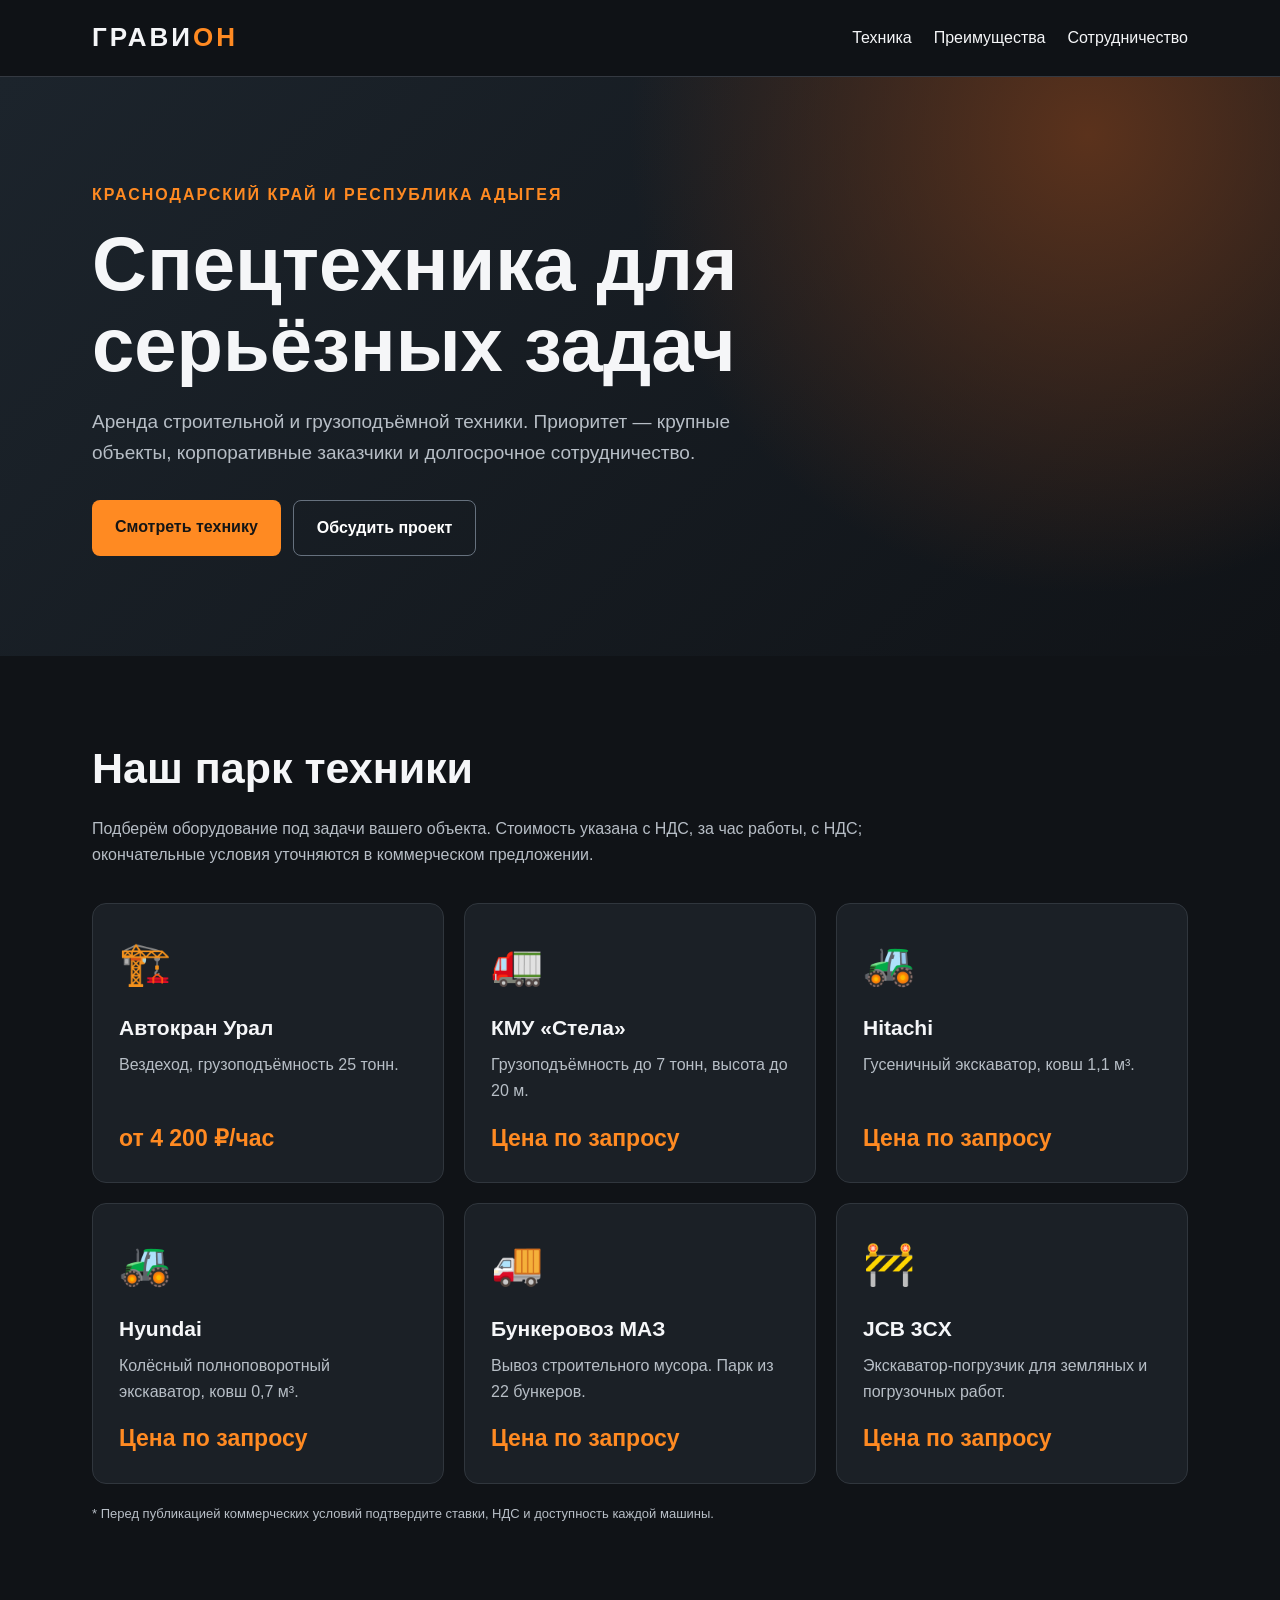
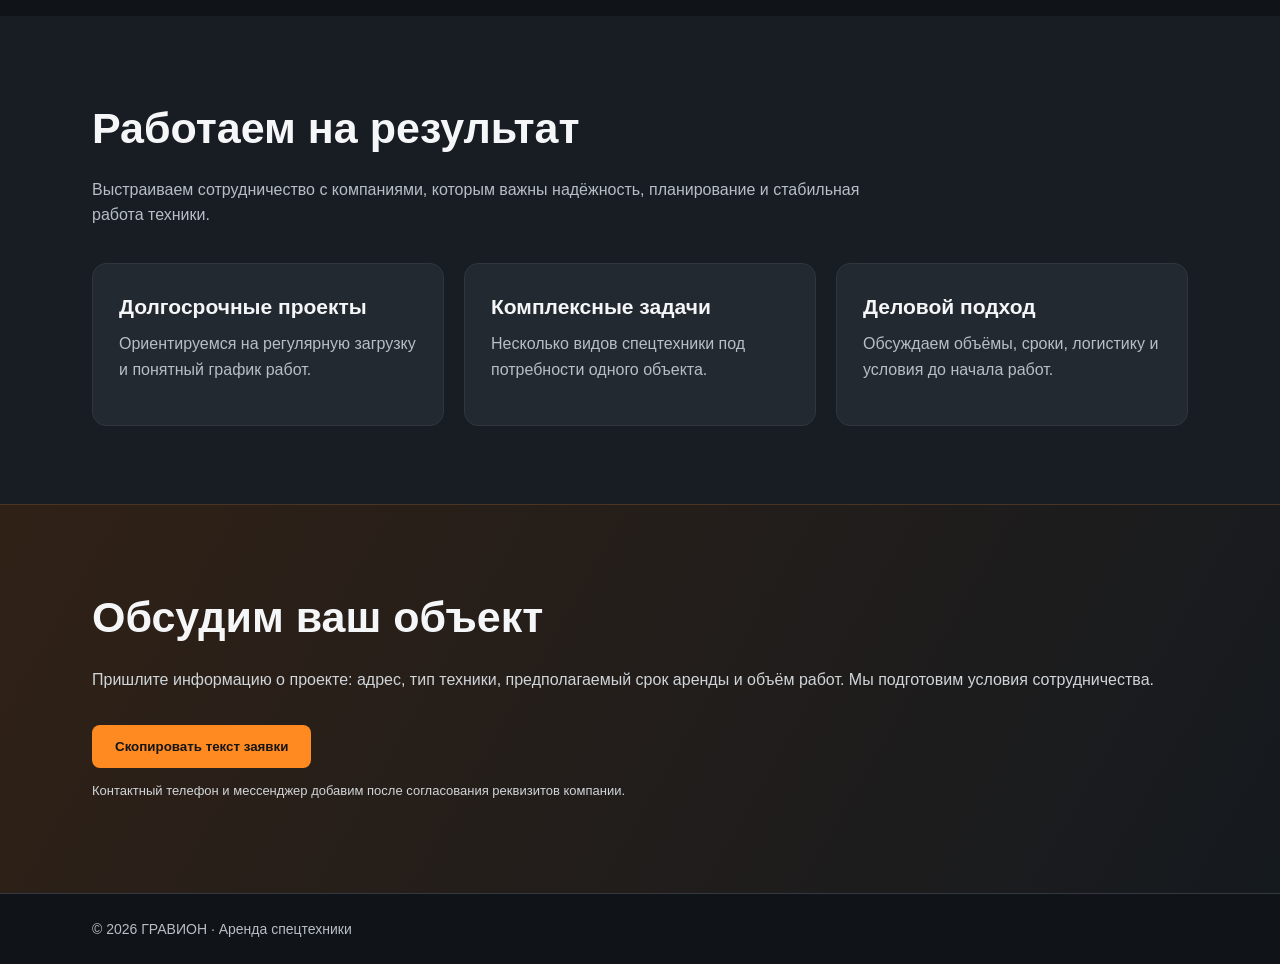
==== index.html @ 116df7d9 "Update index.html" ====
<!DOCTYPE html>
<html lang="ru">
<head>
<meta charset="UTF-8">
<meta name="viewport" content="width=device-width,initial-scale=1">
<meta name="description" content="ГРАВИОН — аренда спецтехники в Краснодарском крае и Республике Адыгея для крупных и долгосрочных проектов.">
<title>ГРАВИОН — аренда спецтехники</title>
<style>
:root{--bg:#101317;--panel:#1b2026;--orange:#ff8a22;--text:#f5f6f8;--muted:#b7bec6}*{box-sizing:border-box}html{scroll-behavior:smooth}body{margin:0;background:var(--bg);color:var(--text);font-family:Arial,Helvetica,sans-serif;line-height:1.6}a{color:inherit;text-decoration:none}.wrap{max-width:1140px;margin:auto;padding:0 22px}header{background:#101317ee;position:sticky;top:0;z-index:5;border-bottom:1px solid #343941}.nav{display:flex;align-items:center;justify-content:space-between;gap:15px;min-height:76px}.logo{font-size:26px;font-weight:900;letter-spacing:3px}.logo span{color:var(--orange)}nav{display:flex;gap:22px;flex-wrap:wrap}nav a:hover{color:var(--orange)}.hero{padding:105px 0 100px;background:radial-gradient(circle at 85% 10%,#5b321c 0%,transparent 38%),linear-gradient(135deg,#1c242c,#101317)}.eyebrow{color:var(--orange);font-weight:700;text-transform:uppercase;letter-spacing:2px}.hero h1{font-size:clamp(38px,7vw,76px);line-height:1.07;margin:15px 0 22px;max-width:900px}.hero p{color:var(--muted);max-width:700px;font-size:19px}.actions{display:flex;gap:12px;flex-wrap:wrap;margin-top:32px}.btn{display:inline-block;background:var(--orange);color:#151515;border:0;border-radius:8px;padding:14px 23px;font-weight:800;cursor:pointer}.btn.secondary{background:transparent;color:white;border:1px solid #66717e}.section{padding:78px 0}.section h2{font-size:clamp(29px,4vw,43px);margin:0 0 14px}.lead{color:var(--muted);max-width:800px;margin:0 0 35px}.grid{display:grid;grid-template-columns:repeat(3,minmax(0,1fr));gap:20px}.card{background:var(--panel);border:1px solid #30363d;border-radius:14px;padding:26px;display:flex;flex-direction:column}.machine-icon{font-size:42px;margin-bottom:14px}.card h3{font-size:21px;margin:0 0 8px}.card p{color:var(--muted);margin:0 0 16px}.price{color:var(--orange);font-size:23px;font-weight:800;margin-top:auto}.note{font-size:13px;color:var(--muted)}.advantages{background:#181d23}.advantages .card{background:#222930}.contact{background:linear-gradient(120deg,#302116,#151a1f);border-top:1px solid #4a3525}.contact p{color:#d0d5da}footer{border-top:1px solid #343941;padding:24px 0;color:var(--muted);font-size:14px}@media(max-width:850px){.grid{grid-template-columns:repeat(2,minmax(0,1fr))}.nav{align-items:flex-start;flex-direction:column;padding:15px 0}.hero{padding:70px 0}}@media(max-width:570px){.grid{grid-template-columns:1fr}nav{gap:12px;font-size:14px}}
</style>
</head>
<body>
<header><div class="wrap nav"><a class="logo" href="#top">ГРАВИ<span>ОН</span></a><nav><a href="#catalog">Техника</a><a href="#about">Преимущества</a><a href="#contact">Сотрудничество</a></nav></div></header>
<main id="top">
<section class="hero"><div class="wrap"><div class="eyebrow">Краснодарский край и Республика Адыгея</div><h1>Спецтехника для серьёзных задач</h1><p>Аренда строительной и грузоподъёмной техники. Приоритет — крупные объекты, корпоративные заказчики и долгосрочное сотрудничество.</p><div class="actions"><a class="btn" href="#catalog">Смотреть технику</a><a class="btn secondary" href="#contact">Обсудить проект</a></div></div></section>
<section id="catalog" class="section"><div class="wrap"><h2>Наш парк техники</h2><p class="lead">Подберём оборудование под задачи вашего объекта. Стоимость указана с  НДС, за час работы, с НДС; окончательные условия уточняются в коммерческом предложении.</p><div class="grid">
<article class="card"><div class="machine-icon">🏗️</div><h3>Автокран Урал</h3><p>Вездеход, грузоподъёмность 25 тонн.</p><div class="price">от 4 200 ₽/час</div></article>
<article class="card"><div class="machine-icon">🚛</div><h3>КМУ «Стела»</h3><p>Грузоподъёмность до 7 тонн, высота до 20 м.</p><div class="price">Цена по запросу</div></article>
<article class="card"><div class="machine-icon">🚜</div><h3>Hitachi</h3><p>Гусеничный экскаватор, ковш 1,1 м³.</p><div class="price">Цена по запросу</div></article>
<article class="card"><div class="machine-icon">🚜</div><h3>Hyundai</h3><p>Колёсный полноповоротный экскаватор, ковш 0,7 м³.</p><div class="price">Цена по запросу</div></article>
<article class="card"><div class="machine-icon">🚚</div><h3>Бункеровоз МАЗ</h3><p>Вывоз строительного мусора. Парк из 22 бункеров.</p><div class="price">Цена по запросу</div></article>
<article class="card"><div class="machine-icon">🚧</div><h3>JCB 3CX</h3><p>Экскаватор-погрузчик для земляных и погрузочных работ.</p><div class="price">Цена по запросу</div></article>
</div><p class="note" style="margin-top:20px">* Перед публикацией коммерческих условий подтвердите ставки, НДС и доступность каждой машины.</p></div></section>
<section id="about" class="section advantages"><div class="wrap"><h2>Работаем на результат</h2><p class="lead">Выстраиваем сотрудничество с компаниями, которым важны надёжность, планирование и стабильная работа техники.</p><div class="grid"><div class="card"><h3>Долгосрочные проекты</h3><p>Ориентируемся на регулярную загрузку и понятный график работ.</p></div><div class="card"><h3>Комплексные задачи</h3><p>Несколько видов спецтехники под потребности одного объекта.</p></div><div class="card"><h3>Деловой подход</h3><p>Обсуждаем объёмы, сроки, логистику и условия до начала работ.</p></div></div></div></section>
<section id="contact" class="section contact"><div class="wrap"><h2>Обсудим ваш объект</h2><p>Пришлите информацию о проекте: адрес, тип техники, предполагаемый срок аренды и объём работ. Мы подготовим условия сотрудничества.</p><div class="actions"><button class="btn" id="copyRequest" type="button">Скопировать текст заявки</button></div><p class="note">Контактный телефон и мессенджер добавим после согласования реквизитов компании.</p></div></section>
</main><footer><div class="wrap">© <span id="year"></span> ГРАВИОН · Аренда спецтехники</div></footer>
<script>document.getElementById('year').textContent=new Date().getFullYear();document.getElementById('copyRequest').addEventListener('click',async function(){const message='Здравствуйте! Интересует аренда спецтехники ГРАВИОН. Объект: ___. Техника: ___. Срок аренды: ___. Контакт: ___.';try{await navigator.clipboard.writeText(message);this.textContent='Заявка скопирована ✓'}catch(e){window.prompt('Скопируйте текст заявки:',message)}});</script>
</body></html>
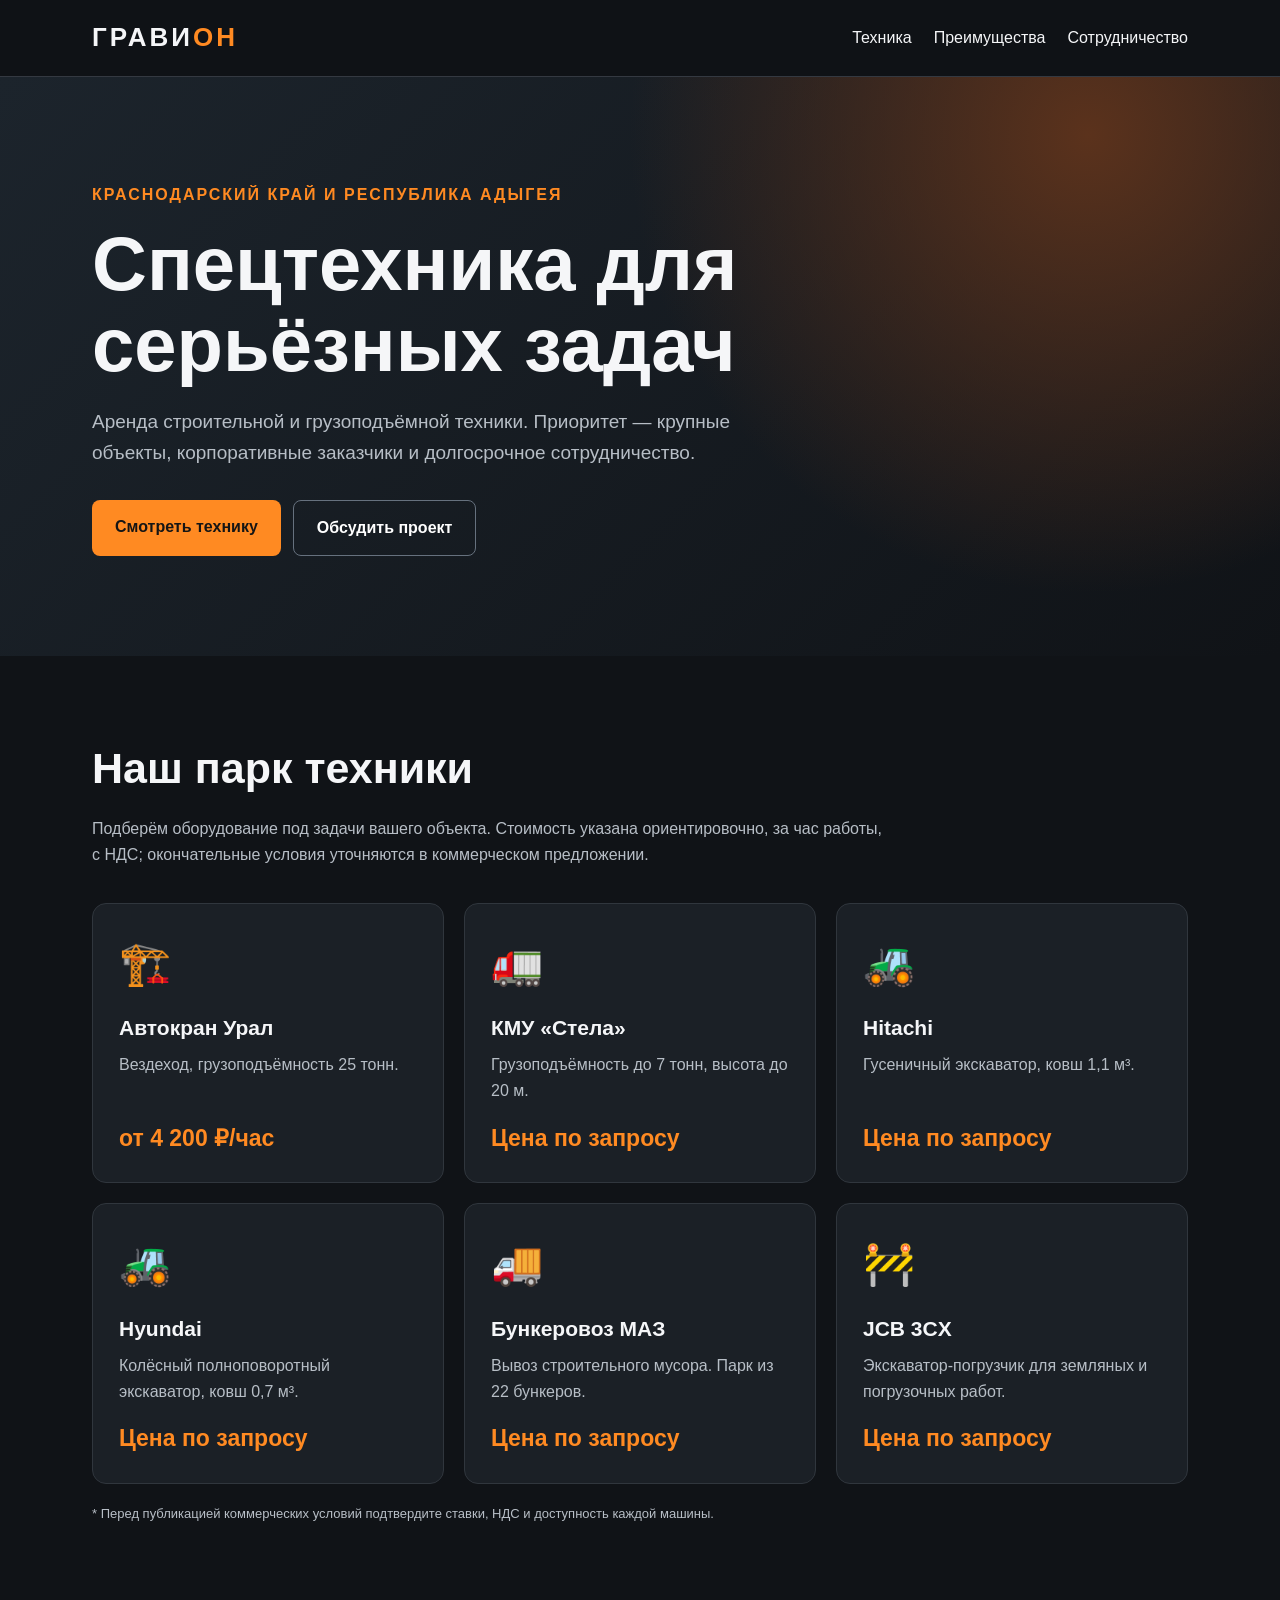
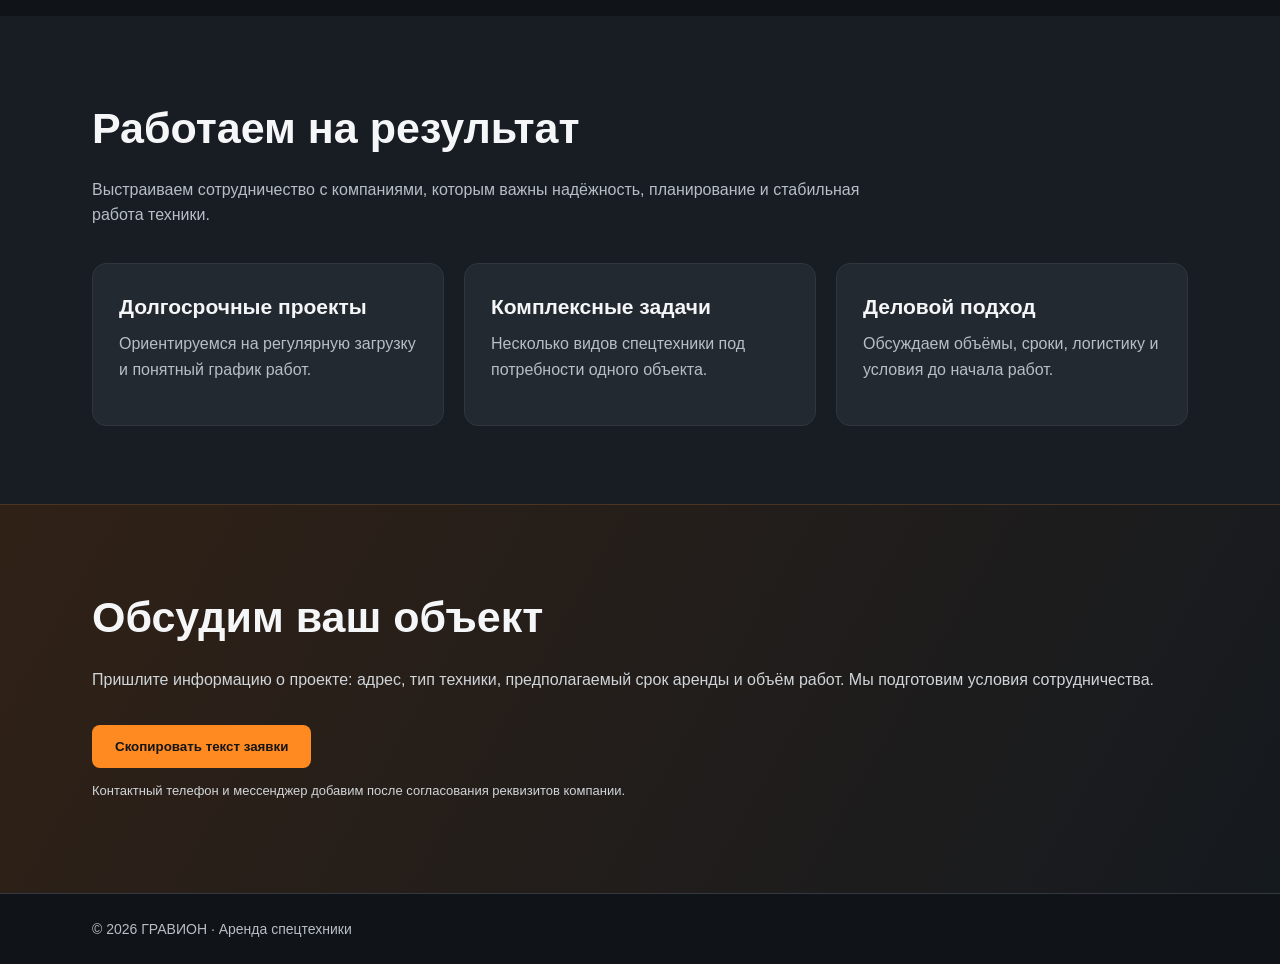
==== commit 5d2c7e86: "Add files via upload" ====
--- a/index.html
+++ b/index.html
@@ -13,7 +13,7 @@
 <header><div class="wrap nav"><a class="logo" href="#top">ГРАВИ<span>ОН</span></a><nav><a href="#catalog">Техника</a><a href="#about">Преимущества</a><a href="#contact">Сотрудничество</a></nav></div></header>
 <main id="top">
 <section class="hero"><div class="wrap"><div class="eyebrow">Краснодарский край и Республика Адыгея</div><h1>Спецтехника для серьёзных задач</h1><p>Аренда строительной и грузоподъёмной техники. Приоритет — крупные объекты, корпоративные заказчики и долгосрочное сотрудничество.</p><div class="actions"><a class="btn" href="#catalog">Смотреть технику</a><a class="btn secondary" href="#contact">Обсудить проект</a></div></div></section>
-<section id="catalog" class="section"><div class="wrap"><h2>Наш парк техники</h2><p class="lead">Подберём оборудование под задачи вашего объекта. Стоимость указана с  НДС, за час работы, с НДС; окончательные условия уточняются в коммерческом предложении.</p><div class="grid">
+<section id="catalog" class="section"><div class="wrap"><h2>Наш парк техники</h2><p class="lead">Подберём оборудование под задачи вашего объекта. Стоимость указана ориентировочно, за час работы, с НДС; окончательные условия уточняются в коммерческом предложении.</p><div class="grid">
 <article class="card"><div class="machine-icon">🏗️</div><h3>Автокран Урал</h3><p>Вездеход, грузоподъёмность 25 тонн.</p><div class="price">от 4 200 ₽/час</div></article>
 <article class="card"><div class="machine-icon">🚛</div><h3>КМУ «Стела»</h3><p>Грузоподъёмность до 7 тонн, высота до 20 м.</p><div class="price">Цена по запросу</div></article>
 <article class="card"><div class="machine-icon">🚜</div><h3>Hitachi</h3><p>Гусеничный экскаватор, ковш 1,1 м³.</p><div class="price">Цена по запросу</div></article>
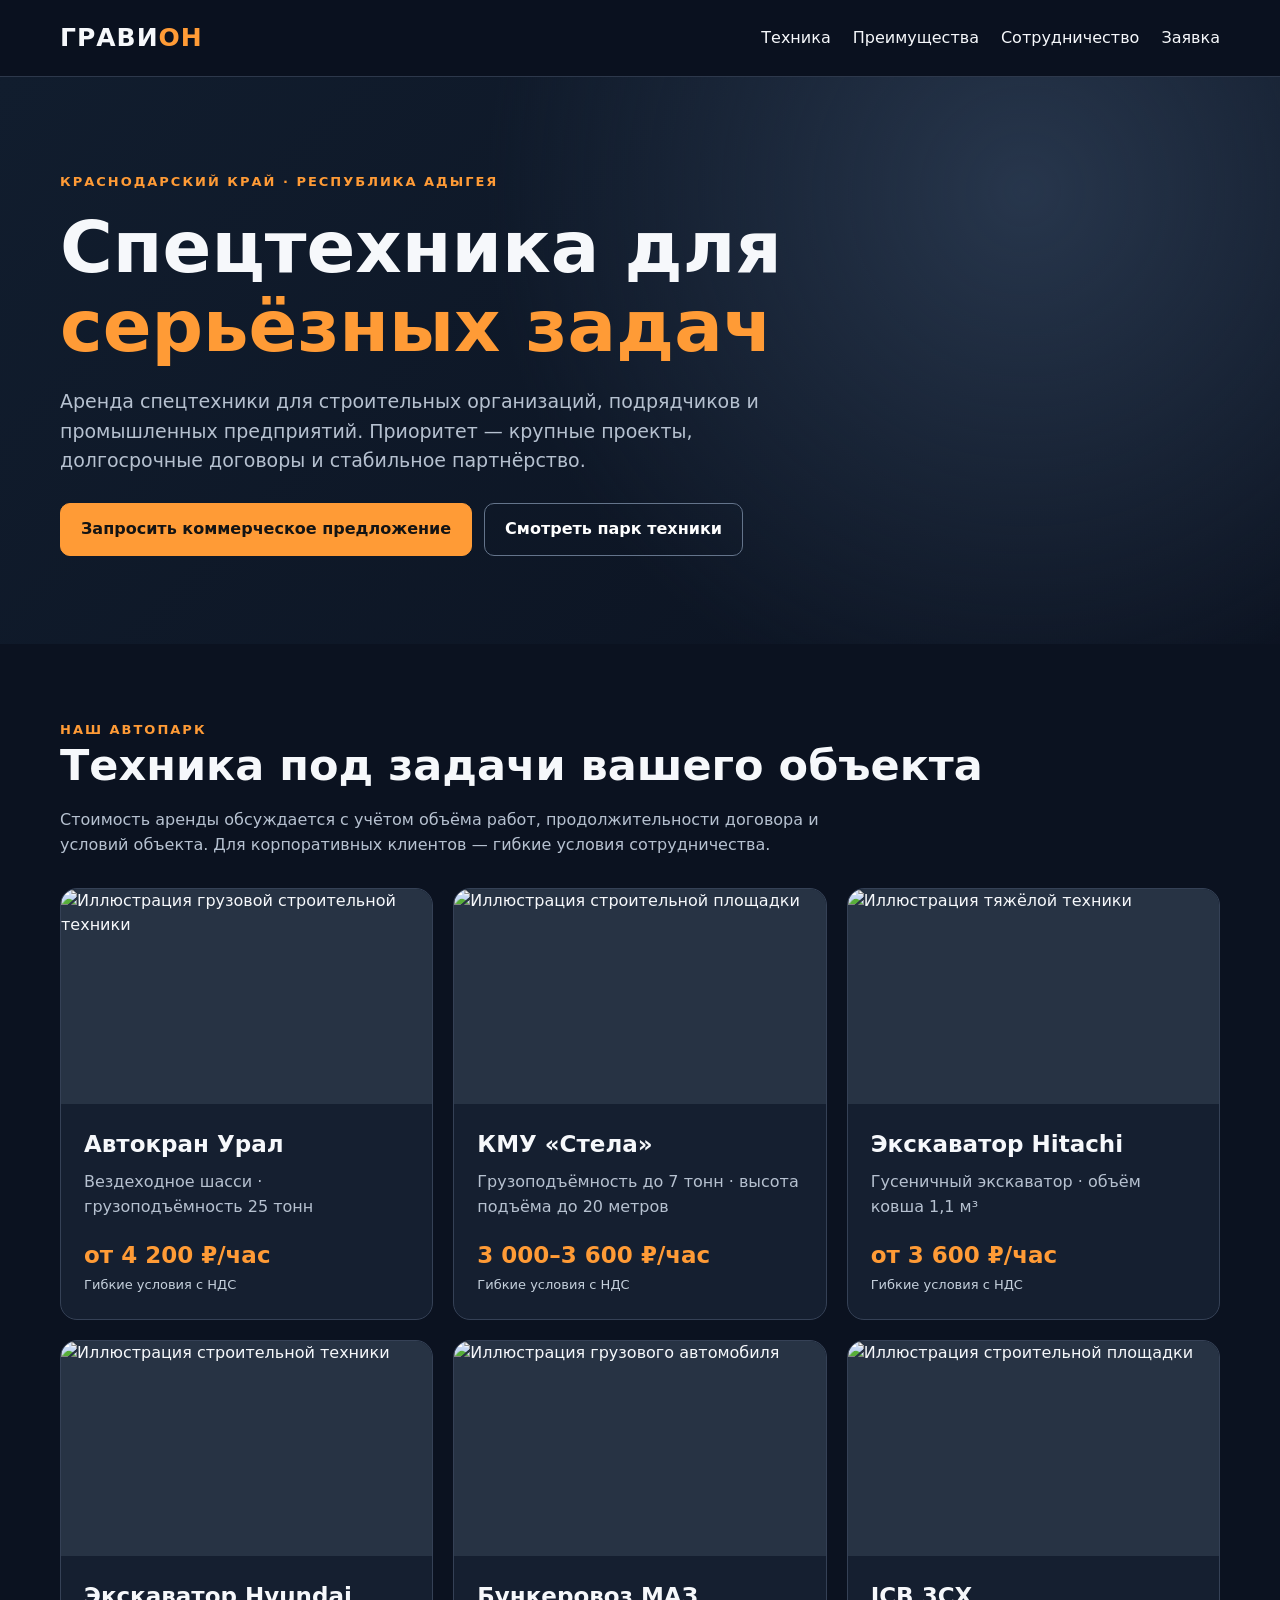
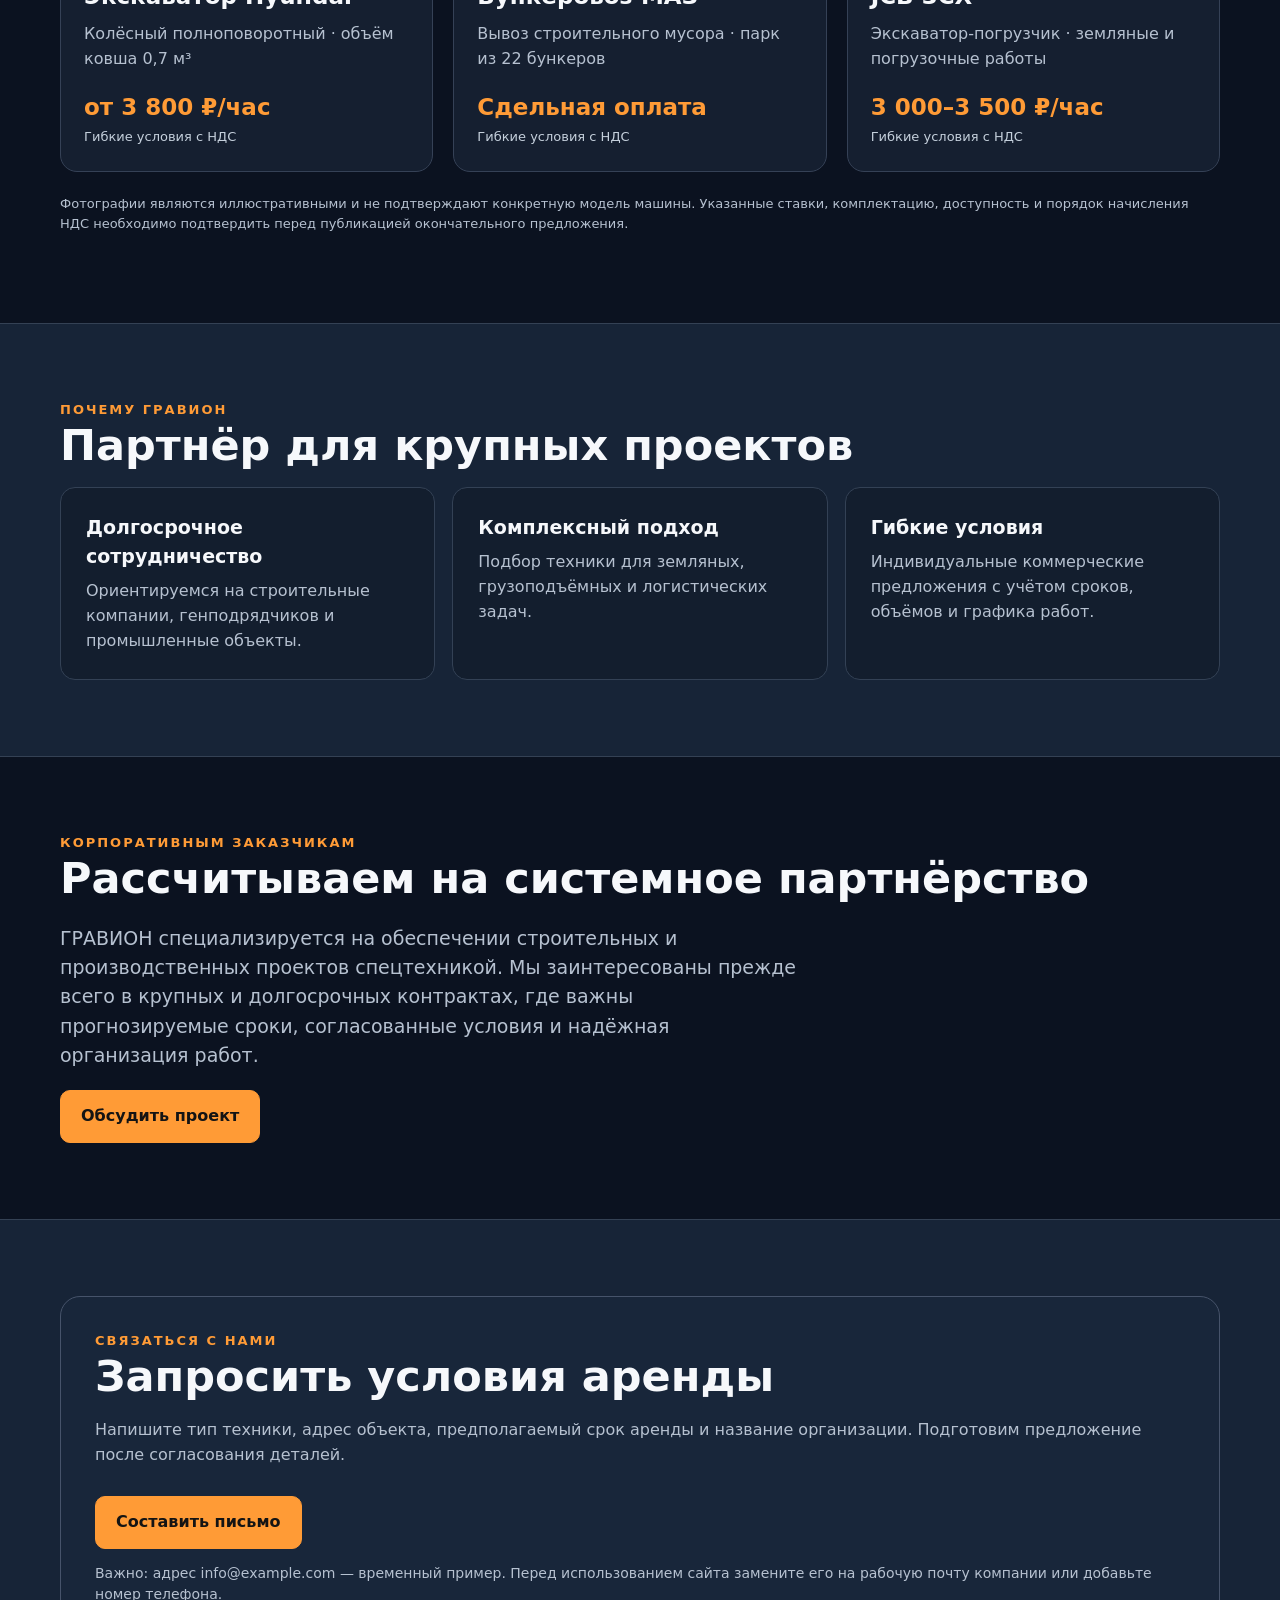
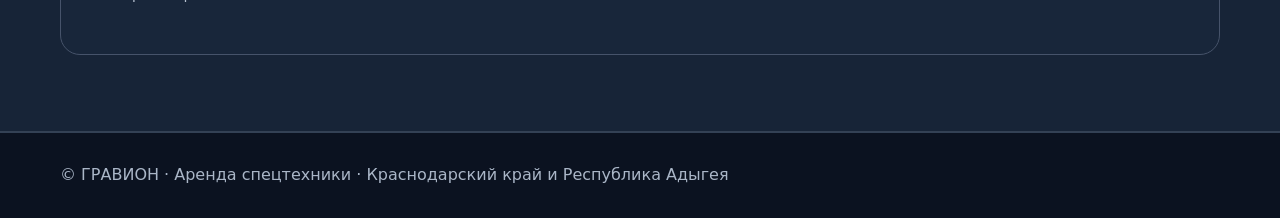
==== commit fc4c85f3: "Add files via upload" ====
--- a/index.html
+++ b/index.html
@@ -1,28 +1,8 @@
-<!DOCTYPE html>
-<html lang="ru">
-<head>
-<meta charset="UTF-8">
-<meta name="viewport" content="width=device-width,initial-scale=1">
-<meta name="description" content="ГРАВИОН — аренда спецтехники в Краснодарском крае и Республике Адыгея для крупных и долгосрочных проектов.">
-<title>ГРАВИОН — аренда спецтехники</title>
-<style>
-:root{--bg:#101317;--panel:#1b2026;--orange:#ff8a22;--text:#f5f6f8;--muted:#b7bec6}*{box-sizing:border-box}html{scroll-behavior:smooth}body{margin:0;background:var(--bg);color:var(--text);font-family:Arial,Helvetica,sans-serif;line-height:1.6}a{color:inherit;text-decoration:none}.wrap{max-width:1140px;margin:auto;padding:0 22px}header{background:#101317ee;position:sticky;top:0;z-index:5;border-bottom:1px solid #343941}.nav{display:flex;align-items:center;justify-content:space-between;gap:15px;min-height:76px}.logo{font-size:26px;font-weight:900;letter-spacing:3px}.logo span{color:var(--orange)}nav{display:flex;gap:22px;flex-wrap:wrap}nav a:hover{color:var(--orange)}.hero{padding:105px 0 100px;background:radial-gradient(circle at 85% 10%,#5b321c 0%,transparent 38%),linear-gradient(135deg,#1c242c,#101317)}.eyebrow{color:var(--orange);font-weight:700;text-transform:uppercase;letter-spacing:2px}.hero h1{font-size:clamp(38px,7vw,76px);line-height:1.07;margin:15px 0 22px;max-width:900px}.hero p{color:var(--muted);max-width:700px;font-size:19px}.actions{display:flex;gap:12px;flex-wrap:wrap;margin-top:32px}.btn{display:inline-block;background:var(--orange);color:#151515;border:0;border-radius:8px;padding:14px 23px;font-weight:800;cursor:pointer}.btn.secondary{background:transparent;color:white;border:1px solid #66717e}.section{padding:78px 0}.section h2{font-size:clamp(29px,4vw,43px);margin:0 0 14px}.lead{color:var(--muted);max-width:800px;margin:0 0 35px}.grid{display:grid;grid-template-columns:repeat(3,minmax(0,1fr));gap:20px}.card{background:var(--panel);border:1px solid #30363d;border-radius:14px;padding:26px;display:flex;flex-direction:column}.machine-icon{font-size:42px;margin-bottom:14px}.card h3{font-size:21px;margin:0 0 8px}.card p{color:var(--muted);margin:0 0 16px}.price{color:var(--orange);font-size:23px;font-weight:800;margin-top:auto}.note{font-size:13px;color:var(--muted)}.advantages{background:#181d23}.advantages .card{background:#222930}.contact{background:linear-gradient(120deg,#302116,#151a1f);border-top:1px solid #4a3525}.contact p{color:#d0d5da}footer{border-top:1px solid #343941;padding:24px 0;color:var(--muted);font-size:14px}@media(max-width:850px){.grid{grid-template-columns:repeat(2,minmax(0,1fr))}.nav{align-items:flex-start;flex-direction:column;padding:15px 0}.hero{padding:70px 0}}@media(max-width:570px){.grid{grid-template-columns:1fr}nav{gap:12px;font-size:14px}}
-</style>
-</head>
-<body>
-<header><div class="wrap nav"><a class="logo" href="#top">ГРАВИ<span>ОН</span></a><nav><a href="#catalog">Техника</a><a href="#about">Преимущества</a><a href="#contact">Сотрудничество</a></nav></div></header>
-<main id="top">
-<section class="hero"><div class="wrap"><div class="eyebrow">Краснодарский край и Республика Адыгея</div><h1>Спецтехника для серьёзных задач</h1><p>Аренда строительной и грузоподъёмной техники. Приоритет — крупные объекты, корпоративные заказчики и долгосрочное сотрудничество.</p><div class="actions"><a class="btn" href="#catalog">Смотреть технику</a><a class="btn secondary" href="#contact">Обсудить проект</a></div></div></section>
-<section id="catalog" class="section"><div class="wrap"><h2>Наш парк техники</h2><p class="lead">Подберём оборудование под задачи вашего объекта. Стоимость указана ориентировочно, за час работы, с НДС; окончательные условия уточняются в коммерческом предложении.</p><div class="grid">
-<article class="card"><div class="machine-icon">🏗️</div><h3>Автокран Урал</h3><p>Вездеход, грузоподъёмность 25 тонн.</p><div class="price">от 4 200 ₽/час</div></article>
-<article class="card"><div class="machine-icon">🚛</div><h3>КМУ «Стела»</h3><p>Грузоподъёмность до 7 тонн, высота до 20 м.</p><div class="price">Цена по запросу</div></article>
-<article class="card"><div class="machine-icon">🚜</div><h3>Hitachi</h3><p>Гусеничный экскаватор, ковш 1,1 м³.</p><div class="price">Цена по запросу</div></article>
-<article class="card"><div class="machine-icon">🚜</div><h3>Hyundai</h3><p>Колёсный полноповоротный экскаватор, ковш 0,7 м³.</p><div class="price">Цена по запросу</div></article>
-<article class="card"><div class="machine-icon">🚚</div><h3>Бункеровоз МАЗ</h3><p>Вывоз строительного мусора. Парк из 22 бункеров.</p><div class="price">Цена по запросу</div></article>
-<article class="card"><div class="machine-icon">🚧</div><h3>JCB 3CX</h3><p>Экскаватор-погрузчик для земляных и погрузочных работ.</p><div class="price">Цена по запросу</div></article>
-</div><p class="note" style="margin-top:20px">* Перед публикацией коммерческих условий подтвердите ставки, НДС и доступность каждой машины.</p></div></section>
-<section id="about" class="section advantages"><div class="wrap"><h2>Работаем на результат</h2><p class="lead">Выстраиваем сотрудничество с компаниями, которым важны надёжность, планирование и стабильная работа техники.</p><div class="grid"><div class="card"><h3>Долгосрочные проекты</h3><p>Ориентируемся на регулярную загрузку и понятный график работ.</p></div><div class="card"><h3>Комплексные задачи</h3><p>Несколько видов спецтехники под потребности одного объекта.</p></div><div class="card"><h3>Деловой подход</h3><p>Обсуждаем объёмы, сроки, логистику и условия до начала работ.</p></div></div></div></section>
-<section id="contact" class="section contact"><div class="wrap"><h2>Обсудим ваш объект</h2><p>Пришлите информацию о проекте: адрес, тип техники, предполагаемый срок аренды и объём работ. Мы подготовим условия сотрудничества.</p><div class="actions"><button class="btn" id="copyRequest" type="button">Скопировать текст заявки</button></div><p class="note">Контактный телефон и мессенджер добавим после согласования реквизитов компании.</p></div></section>
-</main><footer><div class="wrap">© <span id="year"></span> ГРАВИОН · Аренда спецтехники</div></footer>
-<script>document.getElementById('year').textContent=new Date().getFullYear();document.getElementById('copyRequest').addEventListener('click',async function(){const message='Здравствуйте! Интересует аренда спецтехники ГРАВИОН. Объект: ___. Техника: ___. Срок аренды: ___. Контакт: ___.';try{await navigator.clipboard.writeText(message);this.textContent='Заявка скопирована ✓'}catch(e){window.prompt('Скопируйте текст заявки:',message)}});</script>
-</body></html>
+<!doctype html><html lang="ru"><head><meta charset="utf-8"><meta name="viewport" content="width=device-width,initial-scale=1"><meta name="theme-color" content="#0b1220"><title>ГРАВИОН — аренда спецтехники для бизнеса</title><meta name="description" content="Аренда спецтехники в Краснодарском крае и Республике Адыгея. Автокраны, экскаваторы, КМУ, бункеровозы. Долгосрочные договоры и гибкие условия сотрудничества."><style>:root{--bg:#0b1220;--panel:#151f30;--text:#f6f8fb;--muted:#b6c1d0;--accent:#ff9b36}*{box-sizing:border-box}html{scroll-behavior:smooth}body{margin:0;background:var(--bg);color:var(--text);font:16px/1.55 system-ui,-apple-system,Arial,sans-serif}a{color:inherit;text-decoration:none}.wrap{width:min(1160px,calc(100% - 36px));margin:auto}header{position:sticky;top:0;z-index:5;background:#0b1220f2;border-bottom:1px solid #2d384b;backdrop-filter:blur(12px)}.nav{min-height:76px;display:flex;align-items:center;justify-content:space-between;gap:18px}.logo{font-weight:900;font-size:25px;letter-spacing:1px}.logo span,.accent{color:var(--accent)}nav{display:flex;gap:22px;flex-wrap:wrap}nav a:hover{color:var(--accent)}.hero{padding:95px 0 88px;background:radial-gradient(circle at 80% 20%,#27364c 0,transparent 48%),linear-gradient(135deg,#111d2e,#0b1220)}.eyebrow{color:var(--accent);text-transform:uppercase;font-size:13px;font-weight:800;letter-spacing:2px}h1{font-size:clamp(36px,5.8vw,72px);line-height:1.09;max-width:880px;margin:16px 0 22px}h2{font-size:clamp(29px,3.6vw,43px);line-height:1.2;margin:0 0 15px}h3{margin:0 0 8px;font-size:23px}.lead{font-size:19px;color:var(--muted);max-width:740px}.btns{display:flex;gap:12px;flex-wrap:wrap;margin-top:28px}.btn{display:inline-block;border-radius:10px;padding:13px 20px;background:var(--accent);color:#141414;font-weight:800;border:1px solid var(--accent);cursor:pointer}.btn.secondary{background:transparent;color:white;border-color:#64748b}.section{padding:76px 0}.intro{color:var(--muted);max-width:770px;margin-bottom:30px}.grid{display:grid;grid-template-columns:repeat(3,minmax(0,1fr));gap:20px}.machine{background:var(--panel);border:1px solid #354156;border-radius:17px;overflow:hidden;display:flex;flex-direction:column}.machine img{display:block;width:100%;height:215px;object-fit:cover;background:#273344}.content{padding:23px;display:flex;flex-direction:column;flex:1}.spec{color:var(--muted);margin:0 0 18px}.price{color:var(--accent);font-size:23px;font-weight:900;margin-top:auto}.vat{font-size:13px;color:#c5d0dc;margin-top:2px}.features{display:grid;grid-template-columns:repeat(3,1fr);gap:17px}.feature{background:#131e2e;border:1px solid #334155;border-radius:15px;padding:25px}.feature strong{display:block;font-size:19px;margin-bottom:8px}.feature p{color:var(--muted);margin:0}.band{background:#172437;border-top:1px solid #344154;border-bottom:1px solid #344154}.contact{padding:34px;background:#18263a;border:1px solid #46536a;border-radius:20px}.contact p{color:var(--muted)}.note{color:#b6c1d0;font-size:13px;margin-top:22px}footer{padding:30px 0;border-top:1px solid #334155;color:#aab6c7}.small{font-size:14px;color:#aeb9c9}@media(max-width:800px){.grid{grid-template-columns:repeat(2,minmax(0,1fr))}.features{grid-template-columns:1fr}.nav{padding:12px 0;align-items:flex-start;flex-direction:column}nav{gap:14px;font-size:14px}.hero{padding:65px 0}}@media(max-width:570px){.grid{grid-template-columns:1fr}.machine img{height:230px}.section{padding:55px 0}}</style></head><body><header><div class="wrap nav"><a href="#top" class="logo">ГРАВИ<span>ОН</span></a><nav aria-label="Основное меню"><a href="#fleet">Техника</a><a href="#benefits">Преимущества</a><a href="#partners">Сотрудничество</a><a href="#contact">Заявка</a></nav></div></header><main id="top"><section class="hero"><div class="wrap"><div class="eyebrow">Краснодарский край · Республика Адыгея</div><h1>Спецтехника для <span class="accent">серьёзных задач</span></h1><p class="lead">Аренда спецтехники для строительных организаций, подрядчиков и промышленных предприятий. Приоритет — крупные проекты, долгосрочные договоры и стабильное партнёрство.</p><div class="btns"><a class="btn" href="#contact">Запросить коммерческое предложение</a><a class="btn secondary" href="#fleet">Смотреть парк техники</a></div></div></section><section class="section" id="fleet"><div class="wrap"><div class="eyebrow">Наш автопарк</div><h2>Техника под задачи вашего объекта</h2><p class="intro">Стоимость аренды обсуждается с учётом объёма работ, продолжительности договора и условий объекта. Для корпоративных клиентов — гибкие условия сотрудничества.</p><div class="grid">
+<article class="machine"><img loading="lazy" src="https://images.unsplash.com/photo-1519003722824-194d4455a60c?auto=format&fit=crop&w=900&q=80" alt="Иллюстрация грузовой строительной техники"><div class="content"><h3>Автокран Урал</h3><p class="spec">Вездеходное шасси · грузоподъёмность 25 тонн</p><div class="price">от 4 200 ₽/час</div><div class="vat">Гибкие условия с НДС</div></div></article>
+<article class="machine"><img loading="lazy" src="https://images.unsplash.com/photo-1504307651254-35680f356dfd?auto=format&fit=crop&w=900&q=80" alt="Иллюстрация строительной площадки"><div class="content"><h3>КМУ «Стела»</h3><p class="spec">Грузоподъёмность до 7 тонн · высота подъёма до 20 метров</p><div class="price">3 000–3 600 ₽/час</div><div class="vat">Гибкие условия с НДС</div></div></article>
+<article class="machine"><img loading="lazy" src="https://images.unsplash.com/photo-1580901368919-7738efb0f87e?auto=format&fit=crop&w=900&q=80" alt="Иллюстрация тяжёлой техники"><div class="content"><h3>Экскаватор Hitachi</h3><p class="spec">Гусеничный экскаватор · объём ковша 1,1 м³</p><div class="price">от 3 600 ₽/час</div><div class="vat">Гибкие условия с НДС</div></div></article>
+<article class="machine"><img loading="lazy" src="https://images.unsplash.com/photo-1531835551805-16d864c8d311?auto=format&fit=crop&w=900&q=80" alt="Иллюстрация строительной техники"><div class="content"><h3>Экскаватор Hyundai</h3><p class="spec">Колёсный полноповоротный · объём ковша 0,7 м³</p><div class="price">от 3 800 ₽/час</div><div class="vat">Гибкие условия с НДС</div></div></article>
+<article class="machine"><img loading="lazy" src="https://images.unsplash.com/photo-1519003722824-194d4455a60c?auto=format&fit=crop&w=900&q=80" alt="Иллюстрация грузового автомобиля"><div class="content"><h3>Бункеровоз МАЗ</h3><p class="spec">Вывоз строительного мусора · парк из 22 бункеров</p><div class="price">Сдельная оплата</div><div class="vat">Гибкие условия с НДС</div></div></article>
+<article class="machine"><img loading="lazy" src="https://images.unsplash.com/photo-1504307651254-35680f356dfd?auto=format&fit=crop&w=900&q=80" alt="Иллюстрация строительной площадки"><div class="content"><h3>JCB 3CX</h3><p class="spec">Экскаватор-погрузчик · земляные и погрузочные работы</p><div class="price">3 000–3 500 ₽/час</div><div class="vat">Гибкие условия с НДС</div></div></article>
+</div><p class="note">Фотографии являются иллюстративными и не подтверждают конкретную модель машины. Указанные ставки, комплектацию, доступность и порядок начисления НДС необходимо подтвердить перед публикацией окончательного предложения.</p></div></section><section class="section band" id="benefits"><div class="wrap"><div class="eyebrow">Почему ГРАВИОН</div><h2>Партнёр для крупных проектов</h2><div class="features"><div class="feature"><strong>Долгосрочное сотрудничество</strong><p>Ориентируемся на строительные компании, генподрядчиков и промышленные объекты.</p></div><div class="feature"><strong>Комплексный подход</strong><p>Подбор техники для земляных, грузоподъёмных и логистических задач.</p></div><div class="feature"><strong>Гибкие условия</strong><p>Индивидуальные коммерческие предложения с учётом сроков, объёмов и графика работ.</p></div></div></div></section><section class="section" id="partners"><div class="wrap"><div class="eyebrow">Корпоративным заказчикам</div><h2>Рассчитываем на системное партнёрство</h2><p class="lead">ГРАВИОН специализируется на обеспечении строительных и производственных проектов спецтехникой. Мы заинтересованы прежде всего в крупных и долгосрочных контрактах, где важны прогнозируемые сроки, согласованные условия и надёжная организация работ.</p><a class="btn" href="#contact">Обсудить проект</a></div></section><section class="section band" id="contact"><div class="wrap"><div class="contact"><div class="eyebrow">Связаться с нами</div><h2>Запросить условия аренды</h2><p>Напишите тип техники, адрес объекта, предполагаемый срок аренды и название организации. Подготовим предложение после согласования деталей.</p><div class="btns"><a class="btn" href="mailto:info@example.com?subject=%D0%97%D0%B0%D0%BF%D1%80%D0%BE%D1%81%20%D0%B0%D1%80%D0%B5%D0%BD%D0%B4%D1%8B%20%E2%80%94%20%D0%93%D0%A0%D0%90%D0%92%D0%98%D0%9E%D0%9D">Составить письмо</a></div><p class="small">Важно: адрес info@example.com — временный пример. Перед использованием сайта замените его на рабочую почту компании или добавьте номер телефона.</p></div></div></section></main><footer><div class="wrap">© ГРАВИОН · Аренда спецтехники · Краснодарский край и Республика Адыгея</div></footer></body></html>
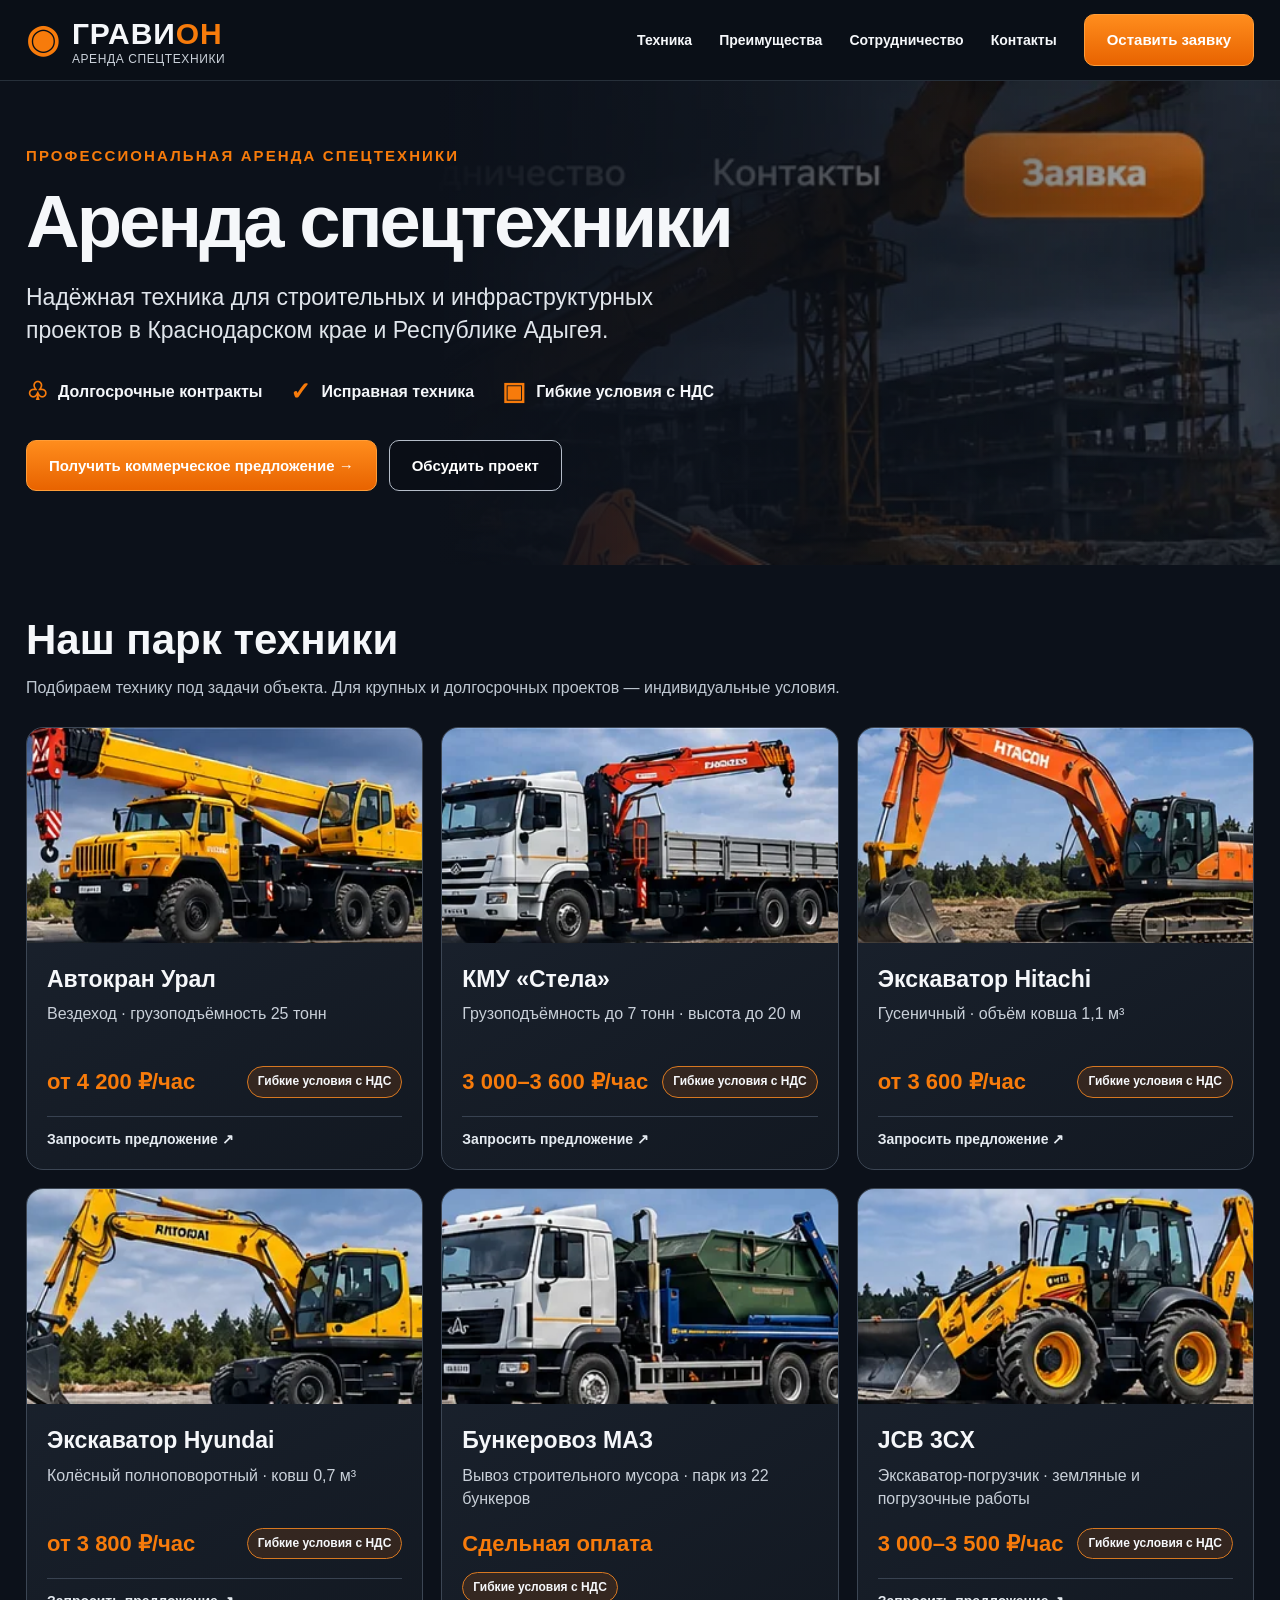
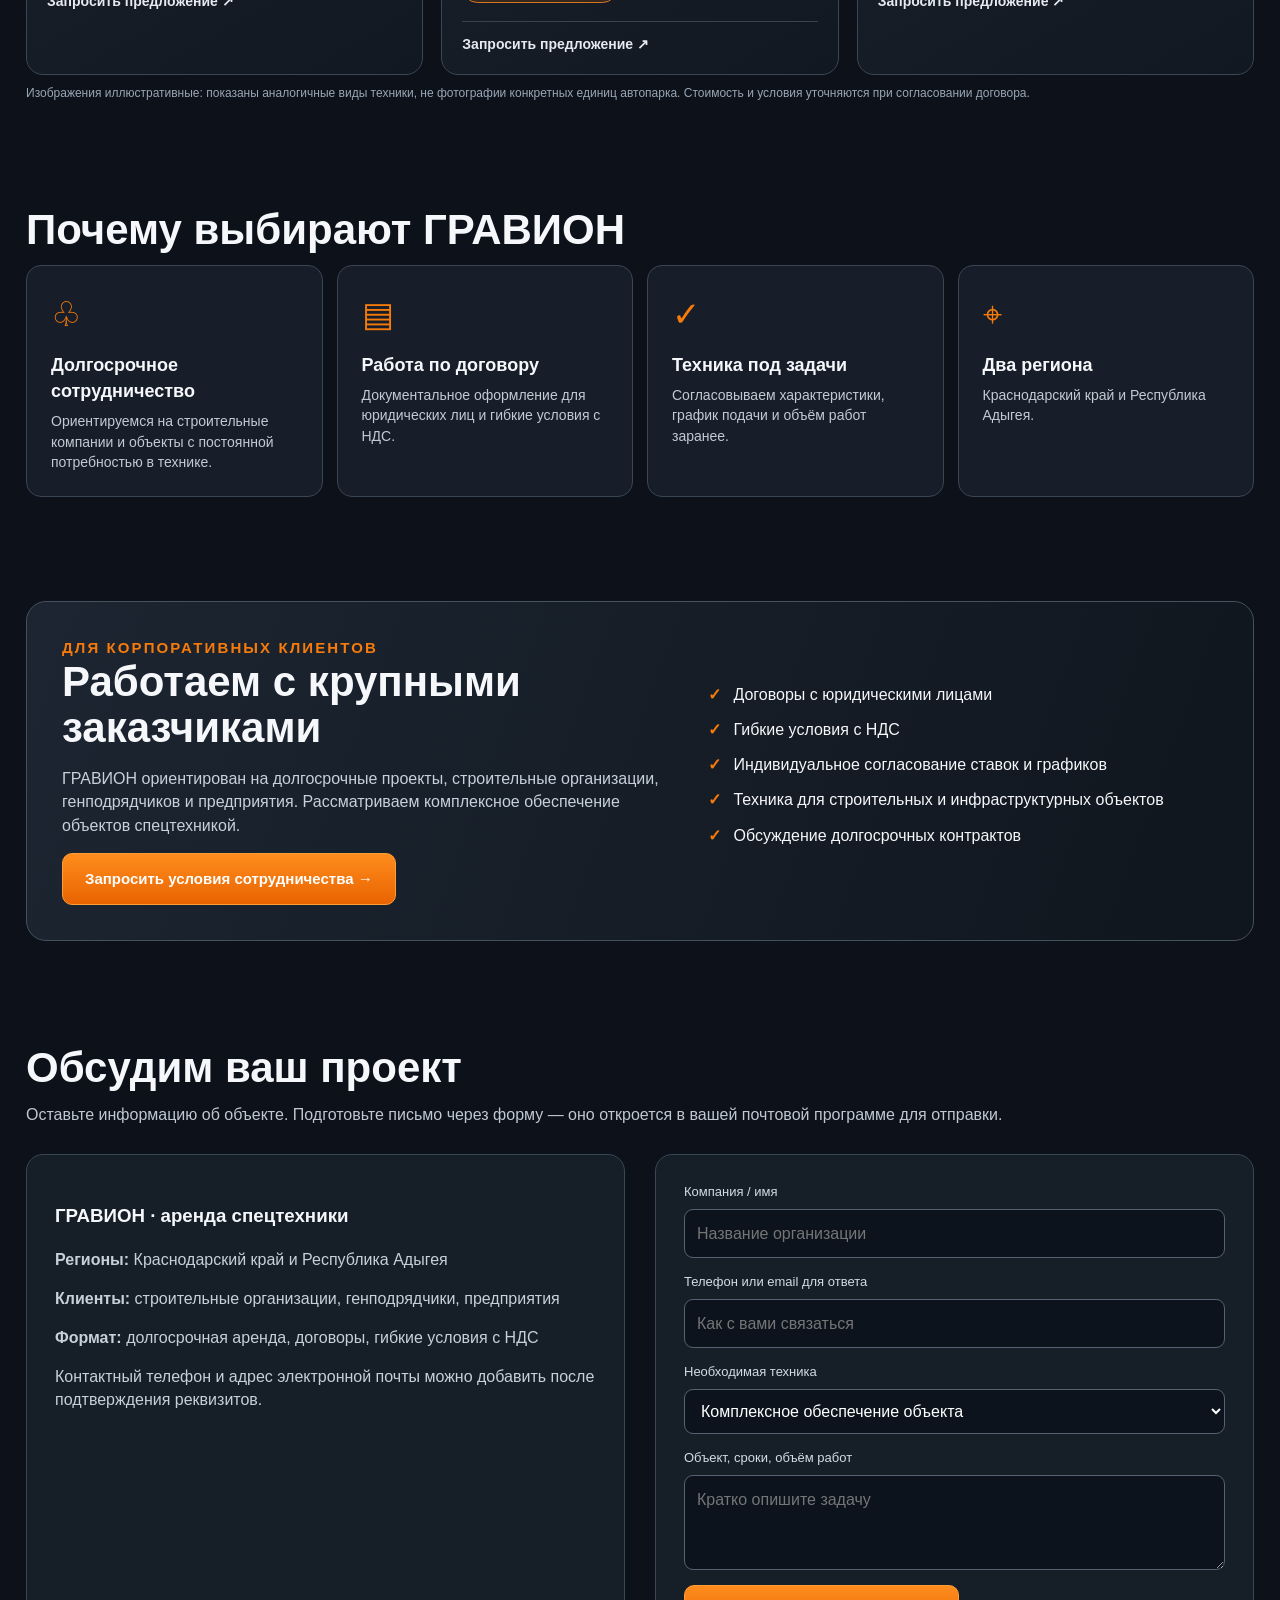
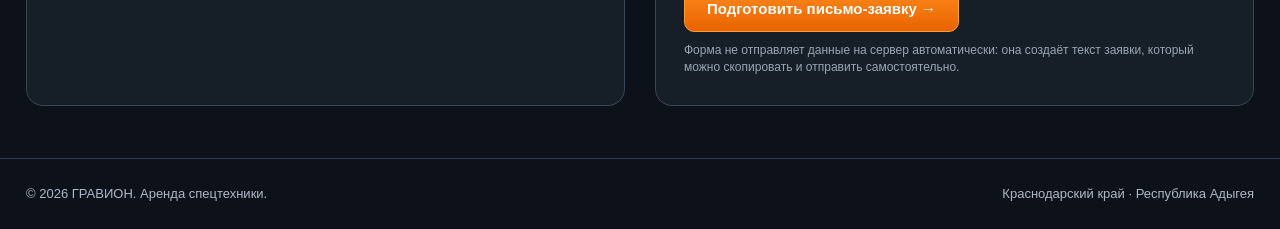
==== commit 5bf72aac: "Update index.html" ====
--- a/index.html
+++ b/index.html
@@ -1,8 +1,10 @@
-<!doctype html><html lang="ru"><head><meta charset="utf-8"><meta name="viewport" content="width=device-width,initial-scale=1"><meta name="theme-color" content="#0b1220"><title>ГРАВИОН — аренда спецтехники для бизнеса</title><meta name="description" content="Аренда спецтехники в Краснодарском крае и Республике Адыгея. Автокраны, экскаваторы, КМУ, бункеровозы. Долгосрочные договоры и гибкие условия сотрудничества."><style>:root{--bg:#0b1220;--panel:#151f30;--text:#f6f8fb;--muted:#b6c1d0;--accent:#ff9b36}*{box-sizing:border-box}html{scroll-behavior:smooth}body{margin:0;background:var(--bg);color:var(--text);font:16px/1.55 system-ui,-apple-system,Arial,sans-serif}a{color:inherit;text-decoration:none}.wrap{width:min(1160px,calc(100% - 36px));margin:auto}header{position:sticky;top:0;z-index:5;background:#0b1220f2;border-bottom:1px solid #2d384b;backdrop-filter:blur(12px)}.nav{min-height:76px;display:flex;align-items:center;justify-content:space-between;gap:18px}.logo{font-weight:900;font-size:25px;letter-spacing:1px}.logo span,.accent{color:var(--accent)}nav{display:flex;gap:22px;flex-wrap:wrap}nav a:hover{color:var(--accent)}.hero{padding:95px 0 88px;background:radial-gradient(circle at 80% 20%,#27364c 0,transparent 48%),linear-gradient(135deg,#111d2e,#0b1220)}.eyebrow{color:var(--accent);text-transform:uppercase;font-size:13px;font-weight:800;letter-spacing:2px}h1{font-size:clamp(36px,5.8vw,72px);line-height:1.09;max-width:880px;margin:16px 0 22px}h2{font-size:clamp(29px,3.6vw,43px);line-height:1.2;margin:0 0 15px}h3{margin:0 0 8px;font-size:23px}.lead{font-size:19px;color:var(--muted);max-width:740px}.btns{display:flex;gap:12px;flex-wrap:wrap;margin-top:28px}.btn{display:inline-block;border-radius:10px;padding:13px 20px;background:var(--accent);color:#141414;font-weight:800;border:1px solid var(--accent);cursor:pointer}.btn.secondary{background:transparent;color:white;border-color:#64748b}.section{padding:76px 0}.intro{color:var(--muted);max-width:770px;margin-bottom:30px}.grid{display:grid;grid-template-columns:repeat(3,minmax(0,1fr));gap:20px}.machine{background:var(--panel);border:1px solid #354156;border-radius:17px;overflow:hidden;display:flex;flex-direction:column}.machine img{display:block;width:100%;height:215px;object-fit:cover;background:#273344}.content{padding:23px;display:flex;flex-direction:column;flex:1}.spec{color:var(--muted);margin:0 0 18px}.price{color:var(--accent);font-size:23px;font-weight:900;margin-top:auto}.vat{font-size:13px;color:#c5d0dc;margin-top:2px}.features{display:grid;grid-template-columns:repeat(3,1fr);gap:17px}.feature{background:#131e2e;border:1px solid #334155;border-radius:15px;padding:25px}.feature strong{display:block;font-size:19px;margin-bottom:8px}.feature p{color:var(--muted);margin:0}.band{background:#172437;border-top:1px solid #344154;border-bottom:1px solid #344154}.contact{padding:34px;background:#18263a;border:1px solid #46536a;border-radius:20px}.contact p{color:var(--muted)}.note{color:#b6c1d0;font-size:13px;margin-top:22px}footer{padding:30px 0;border-top:1px solid #334155;color:#aab6c7}.small{font-size:14px;color:#aeb9c9}@media(max-width:800px){.grid{grid-template-columns:repeat(2,minmax(0,1fr))}.features{grid-template-columns:1fr}.nav{padding:12px 0;align-items:flex-start;flex-direction:column}nav{gap:14px;font-size:14px}.hero{padding:65px 0}}@media(max-width:570px){.grid{grid-template-columns:1fr}.machine img{height:230px}.section{padding:55px 0}}</style></head><body><header><div class="wrap nav"><a href="#top" class="logo">ГРАВИ<span>ОН</span></a><nav aria-label="Основное меню"><a href="#fleet">Техника</a><a href="#benefits">Преимущества</a><a href="#partners">Сотрудничество</a><a href="#contact">Заявка</a></nav></div></header><main id="top"><section class="hero"><div class="wrap"><div class="eyebrow">Краснодарский край · Республика Адыгея</div><h1>Спецтехника для <span class="accent">серьёзных задач</span></h1><p class="lead">Аренда спецтехники для строительных организаций, подрядчиков и промышленных предприятий. Приоритет — крупные проекты, долгосрочные договоры и стабильное партнёрство.</p><div class="btns"><a class="btn" href="#contact">Запросить коммерческое предложение</a><a class="btn secondary" href="#fleet">Смотреть парк техники</a></div></div></section><section class="section" id="fleet"><div class="wrap"><div class="eyebrow">Наш автопарк</div><h2>Техника под задачи вашего объекта</h2><p class="intro">Стоимость аренды обсуждается с учётом объёма работ, продолжительности договора и условий объекта. Для корпоративных клиентов — гибкие условия сотрудничества.</p><div class="grid">
-<article class="machine"><img loading="lazy" src="https://images.unsplash.com/photo-1519003722824-194d4455a60c?auto=format&fit=crop&w=900&q=80" alt="Иллюстрация грузовой строительной техники"><div class="content"><h3>Автокран Урал</h3><p class="spec">Вездеходное шасси · грузоподъёмность 25 тонн</p><div class="price">от 4 200 ₽/час</div><div class="vat">Гибкие условия с НДС</div></div></article>
-<article class="machine"><img loading="lazy" src="https://images.unsplash.com/photo-1504307651254-35680f356dfd?auto=format&fit=crop&w=900&q=80" alt="Иллюстрация строительной площадки"><div class="content"><h3>КМУ «Стела»</h3><p class="spec">Грузоподъёмность до 7 тонн · высота подъёма до 20 метров</p><div class="price">3 000–3 600 ₽/час</div><div class="vat">Гибкие условия с НДС</div></div></article>
-<article class="machine"><img loading="lazy" src="https://images.unsplash.com/photo-1580901368919-7738efb0f87e?auto=format&fit=crop&w=900&q=80" alt="Иллюстрация тяжёлой техники"><div class="content"><h3>Экскаватор Hitachi</h3><p class="spec">Гусеничный экскаватор · объём ковша 1,1 м³</p><div class="price">от 3 600 ₽/час</div><div class="vat">Гибкие условия с НДС</div></div></article>
-<article class="machine"><img loading="lazy" src="https://images.unsplash.com/photo-1531835551805-16d864c8d311?auto=format&fit=crop&w=900&q=80" alt="Иллюстрация строительной техники"><div class="content"><h3>Экскаватор Hyundai</h3><p class="spec">Колёсный полноповоротный · объём ковша 0,7 м³</p><div class="price">от 3 800 ₽/час</div><div class="vat">Гибкие условия с НДС</div></div></article>
-<article class="machine"><img loading="lazy" src="https://images.unsplash.com/photo-1519003722824-194d4455a60c?auto=format&fit=crop&w=900&q=80" alt="Иллюстрация грузового автомобиля"><div class="content"><h3>Бункеровоз МАЗ</h3><p class="spec">Вывоз строительного мусора · парк из 22 бункеров</p><div class="price">Сдельная оплата</div><div class="vat">Гибкие условия с НДС</div></div></article>
-<article class="machine"><img loading="lazy" src="https://images.unsplash.com/photo-1504307651254-35680f356dfd?auto=format&fit=crop&w=900&q=80" alt="Иллюстрация строительной площадки"><div class="content"><h3>JCB 3CX</h3><p class="spec">Экскаватор-погрузчик · земляные и погрузочные работы</p><div class="price">3 000–3 500 ₽/час</div><div class="vat">Гибкие условия с НДС</div></div></article>
-</div><p class="note">Фотографии являются иллюстративными и не подтверждают конкретную модель машины. Указанные ставки, комплектацию, доступность и порядок начисления НДС необходимо подтвердить перед публикацией окончательного предложения.</p></div></section><section class="section band" id="benefits"><div class="wrap"><div class="eyebrow">Почему ГРАВИОН</div><h2>Партнёр для крупных проектов</h2><div class="features"><div class="feature"><strong>Долгосрочное сотрудничество</strong><p>Ориентируемся на строительные компании, генподрядчиков и промышленные объекты.</p></div><div class="feature"><strong>Комплексный подход</strong><p>Подбор техники для земляных, грузоподъёмных и логистических задач.</p></div><div class="feature"><strong>Гибкие условия</strong><p>Индивидуальные коммерческие предложения с учётом сроков, объёмов и графика работ.</p></div></div></div></section><section class="section" id="partners"><div class="wrap"><div class="eyebrow">Корпоративным заказчикам</div><h2>Рассчитываем на системное партнёрство</h2><p class="lead">ГРАВИОН специализируется на обеспечении строительных и производственных проектов спецтехникой. Мы заинтересованы прежде всего в крупных и долгосрочных контрактах, где важны прогнозируемые сроки, согласованные условия и надёжная организация работ.</p><a class="btn" href="#contact">Обсудить проект</a></div></section><section class="section band" id="contact"><div class="wrap"><div class="contact"><div class="eyebrow">Связаться с нами</div><h2>Запросить условия аренды</h2><p>Напишите тип техники, адрес объекта, предполагаемый срок аренды и название организации. Подготовим предложение после согласования деталей.</p><div class="btns"><a class="btn" href="mailto:info@example.com?subject=%D0%97%D0%B0%D0%BF%D1%80%D0%BE%D1%81%20%D0%B0%D1%80%D0%B5%D0%BD%D0%B4%D1%8B%20%E2%80%94%20%D0%93%D0%A0%D0%90%D0%92%D0%98%D0%9E%D0%9D">Составить письмо</a></div><p class="small">Важно: адрес info@example.com — временный пример. Перед использованием сайта замените его на рабочую почту компании или добавьте номер телефона.</p></div></div></section></main><footer><div class="wrap">© ГРАВИОН · Аренда спецтехники · Краснодарский край и Республика Адыгея</div></footer></body></html>
+<!doctype html><html lang="ru"><head><meta charset="utf-8"><meta name="viewport" content="width=device-width,initial-scale=1"><meta name="theme-color" content="#0c111a"><meta name="description" content="ГРАВИОН — аренда спецтехники в Краснодарском крае и Республике Адыгея. Автокраны, экскаваторы, КМУ, бункеровозы, JCB 3CX. Долгосрочное сотрудничество."><title>ГРАВИОН — аренда спецтехники</title><style>
+:root{color-scheme:dark;--bg:#0c111a;--panel:#171e29;--line:#3c4654;--orange:#f77b0b;--text:#f5f7fa;--muted:#bfc8d2}*{box-sizing:border-box}html{scroll-behavior:smooth}body{margin:0;background:var(--bg);color:var(--text);font-family:Inter,-apple-system,BlinkMacSystemFont,"Segoe UI",Arial,sans-serif;line-height:1.45}a{color:inherit;text-decoration:none}.container{max-width:1320px;margin:auto;padding:0 26px}.top{background:rgba(11,16,24,.95);border-bottom:1px solid #27303a;position:sticky;top:0;z-index:10;backdrop-filter:blur(12px)}.top-inner{min-height:80px;display:flex;align-items:center;justify-content:space-between;gap:22px}.logo{display:flex;align-items:center;gap:12px;font-weight:900;font-size:30px;letter-spacing:.03em}.logo-mark{font-size:38px;color:var(--orange)}.logo b{color:var(--orange)}.logo small{display:block;font-size:12px;font-weight:500;letter-spacing:.05em;color:#cbd2db;margin-top:-5px}.nav{display:flex;gap:27px;align-items:center;font-weight:600;font-size:14px}.nav a:hover{color:var(--orange)}.btn{display:inline-flex;justify-content:center;align-items:center;gap:10px;border-radius:10px;padding:14px 22px;background:linear-gradient(180deg,#ff8d1d,#e86300);border:1px solid #ff9d38;color:white;font-weight:800;cursor:pointer;font-size:15px}.btn:hover{filter:brightness(1.1)}.btn.secondary{background:rgba(9,13,20,.6);border-color:#b5bdc9}.hero{position:relative;overflow:hidden;padding:64px 0 74px;background:linear-gradient(90deg,#0c111a 0%,#0c111a 34%,rgba(12,17,26,.75) 62%,rgba(12,17,26,.25)),url('[data-uri]') center right/cover no-repeat}.hero-content{position:relative;z-index:1;max-width:780px}.eyebrow{color:var(--orange);font-size:15px;font-weight:800;letter-spacing:.14em;text-transform:uppercase}.hero h1{font-size:clamp(42px,5.8vw,78px);line-height:1.05;margin:16px 0 20px;letter-spacing:-.04em}.hero p{font-size:clamp(18px,2vw,23px);max-width:720px;color:#e0e5eb;margin:0 0 26px}.hero-benefits{display:flex;flex-wrap:wrap;gap:20px 28px;margin:24px 0 30px;font-weight:700}.hero-benefits span{display:flex;align-items:center;gap:10px}.hero-benefits em{font-size:25px;font-style:normal;color:var(--orange)}.hero-actions{display:flex;gap:12px;flex-wrap:wrap}.section{padding:52px 0}.section h2{font-size:clamp(29px,3.4vw,42px);line-height:1.1;margin:0 0 12px}.intro{color:var(--muted);margin:0 0 28px}.catalog{display:grid;grid-template-columns:repeat(3,minmax(0,1fr));gap:18px}.machine{background:linear-gradient(150deg,#1c2430,#121821);border:1px solid var(--line);border-radius:17px;overflow:hidden;transition:transform .2s,border-color .2s}.machine:hover{transform:translateY(-3px);border-color:#e47b22}.machine img{display:block;width:100%;height:215px;object-fit:cover;object-position:center}.machine-content{padding:20px}.machine h3{font-size:23px;margin:0 0 6px}.machine p{color:#c9d0d9;min-height:48px;margin:0 0 16px}.machine-bottom{display:flex;align-items:center;justify-content:space-between;gap:12px;flex-wrap:wrap}.machine strong{color:var(--orange);font-size:22px}.vat{border:1px solid #d77821;background:rgba(229,104,0,.15);border-radius:99px;padding:6px 10px;font-size:12px;font-weight:700;white-space:nowrap}.machine-link{display:block;margin-top:18px;padding-top:12px;border-top:1px solid #384251;color:#e4eaf0;font-weight:700;font-size:14px}.machine-link:hover{color:var(--orange)}.features{display:grid;grid-template-columns:repeat(4,1fr);gap:14px}.feature{padding:24px;border:1px solid #3b4655;border-radius:15px;background:#171e29}.feature .symbol{font-size:34px;color:var(--orange)}.feature h3{margin:13px 0 7px;font-size:18px}.feature p{margin:0;color:#c2cad4;font-size:14px}.partnership{background:linear-gradient(110deg,#1c2531,#10161e);border:1px solid #46515e;border-radius:20px;padding:35px;display:grid;grid-template-columns:1.2fr 1fr;gap:35px;align-items:center}.partnership h2{margin-bottom:14px}.partnership p{color:#c7d0db}.checklist{list-style:none;padding:0;margin:0 0 24px}.checklist li{margin:12px 0}.checklist li:before{content:'✓';color:var(--orange);font-weight:900;margin-right:12px}.contact-wrap{display:grid;grid-template-columns:1fr 1fr;gap:30px}.contact-panel,.form-panel{border:1px solid #394655;border-radius:17px;background:#161e28;padding:28px}.contact-panel p{color:#c7d0d9}.contact-panel a{text-decoration:underline;text-underline-offset:3px}.field{display:flex;flex-direction:column;gap:7px;margin-bottom:15px}.field label{font-size:13px;color:#d3dbe5}.field input,.field textarea,.field select{font:inherit;width:100%;border:1px solid #566171;border-radius:9px;padding:12px;background:#0c131d;color:#fff}.field textarea{resize:vertical;min-height:95px}.fine{color:#9aa6b5;font-size:12px;margin:10px 0 0}.footer{padding:26px 0;border-top:1px solid #303b49;color:#aeb9c7;font-size:13px}.footer .container{display:flex;justify-content:space-between;gap:20px;flex-wrap:wrap}@media(max-width:1020px){.nav{gap:12px;font-size:12px}.catalog{grid-template-columns:repeat(2,1fr)}.features{grid-template-columns:repeat(2,1fr)}.hero{background-position:60% center}}@media(max-width:700px){.container{padding:0 16px}.top-inner{min-height:70px;flex-wrap:wrap;padding:10px 0}.logo{font-size:23px}.logo-mark{font-size:30px}.nav{width:100%;overflow-x:auto;padding-bottom:6px;gap:18px}.nav .btn{display:none}.hero{padding:58px 0;background:linear-gradient(90deg,rgba(12,17,26,.94),rgba(12,17,26,.72)),url('[data-uri]') center/cover}.hero-benefits{gap:12px}.hero-actions .btn{width:100%}.catalog,.features,.partnership,.contact-wrap{grid-template-columns:1fr}.machine img{height:210px}.section{padding:36px 0}.partnership{padding:24px}}
+</style></head><body><header class="top"><div class="container top-inner"><a class="logo" href="#top" aria-label="ГРАВИОН — главная"><span class="logo-mark">◉</span><span>ГРАВИ<b>ОН</b><small>АРЕНДА СПЕЦТЕХНИКИ</small></span></a><nav class="nav" aria-label="Навигация"><a href="#equipment">Техника</a><a href="#benefits">Преимущества</a><a href="#partnership">Сотрудничество</a><a href="#contact">Контакты</a><a class="btn" href="#contact">Оставить заявку</a></nav></div></header><main id="top"><section class="hero"><div class="container"><div class="hero-content"><div class="eyebrow">Профессиональная аренда спецтехники</div><h1>Аренда спецтехники</h1><p>Надёжная техника для строительных и инфраструктурных проектов в Краснодарском крае и Республике Адыгея.</p><div class="hero-benefits"><span><em>♧</em> Долгосрочные контракты</span><span><em>✓</em> Исправная техника</span><span><em>▣</em> Гибкие условия с НДС</span></div><div class="hero-actions"><a class="btn" href="#contact">Получить коммерческое предложение →</a><a class="btn secondary" href="#partnership">Обсудить проект</a></div></div></div></section><section class="section" id="equipment"><div class="container"><h2>Наш парк техники</h2><p class="intro">Подбираем технику под задачи объекта. Для крупных и долгосрочных проектов — индивидуальные условия.</p><div class="catalog"><article class="machine"><img src="[data-uri]" alt="Иллюстрация: Автокран Урал" loading="lazy"><div class="machine-content"><h3>Автокран Урал</h3><p>Вездеход · грузоподъёмность 25 тонн</p><div class="machine-bottom"><strong>от 4 200 ₽/час</strong><span class="vat">Гибкие условия с НДС</span></div><a class="machine-link" href="#contact" data-equipment="Автокран Урал">Запросить предложение <span aria-hidden="true">↗</span></a></div></article>
+<article class="machine"><img src="[data-uri]" alt="Иллюстрация: КМУ «Стела»" loading="lazy"><div class="machine-content"><h3>КМУ «Стела»</h3><p>Грузоподъёмность до 7 тонн · высота до 20 м</p><div class="machine-bottom"><strong>3 000–3 600 ₽/час</strong><span class="vat">Гибкие условия с НДС</span></div><a class="machine-link" href="#contact" data-equipment="КМУ «Стела»">Запросить предложение <span aria-hidden="true">↗</span></a></div></article>
+<article class="machine"><img src="[data-uri]" alt="Иллюстрация: Экскаватор Hitachi" loading="lazy"><div class="machine-content"><h3>Экскаватор Hitachi</h3><p>Гусеничный · объём ковша 1,1 м³</p><div class="machine-bottom"><strong>от 3 600 ₽/час</strong><span class="vat">Гибкие условия с НДС</span></div><a class="machine-link" href="#contact" data-equipment="Экскаватор Hitachi">Запросить предложение <span aria-hidden="true">↗</span></a></div></article>
+<article class="machine"><img src="[data-uri]" alt="Иллюстрация: Экскаватор Hyundai" loading="lazy"><div class="machine-content"><h3>Экскаватор Hyundai</h3><p>Колёсный полноповоротный · ковш 0,7 м³</p><div class="machine-bottom"><strong>от 3 800 ₽/час</strong><span class="vat">Гибкие условия с НДС</span></div><a class="machine-link" href="#contact" data-equipment="Экскаватор Hyundai">Запросить предложение <span aria-hidden="true">↗</span></a></div></article>
+<article class="machine"><img src="[data-uri]" alt="Иллюстрация: Бункеровоз МАЗ" loading="lazy"><div class="machine-content"><h3>Бункеровоз МАЗ</h3><p>Вывоз строительного мусора · парк из 22 бункеров</p><div class="machine-bottom"><strong>Сдельная оплата</strong><span class="vat">Гибкие условия с НДС</span></div><a class="machine-link" href="#contact" data-equipment="Бункеровоз МАЗ">Запросить предложение <span aria-hidden="true">↗</span></a></div></article>
+<article class="machine"><img src="[data-uri]" alt="Иллюстрация: JCB 3CX" loading="lazy"><div class="machine-content"><h3>JCB 3CX</h3><p>Экскаватор-погрузчик · земляные и погрузочные работы</p><div class="machine-bottom"><strong>3 000–3 500 ₽/час</strong><span class="vat">Гибкие условия с НДС</span></div><a class="machine-link" href="#contact" data-equipment="JCB 3CX">Запросить предложение <span aria-hidden="true">↗</span></a></div></article></div><p class="fine">Изображения иллюстративные: показаны аналогичные виды техники, не фотографии конкретных единиц автопарка. Стоимость и условия уточняются при согласовании договора.</p></div></section><section class="section" id="benefits"><div class="container"><h2>Почему выбирают ГРАВИОН</h2><div class="features"><div class="feature"><div class="symbol">♧</div><h3>Долгосрочное сотрудничество</h3><p>Ориентируемся на строительные компании и объекты с постоянной потребностью в технике.</p></div><div class="feature"><div class="symbol">▤</div><h3>Работа по договору</h3><p>Документальное оформление для юридических лиц и гибкие условия с НДС.</p></div><div class="feature"><div class="symbol">✓</div><h3>Техника под задачи</h3><p>Согласовываем характеристики, график подачи и объём работ заранее.</p></div><div class="feature"><div class="symbol">⌖</div><h3>Два региона</h3><p>Краснодарский край и Республика Адыгея.</p></div></div></div></section><section class="section" id="partnership"><div class="container"><div class="partnership"><div><div class="eyebrow">Для корпоративных клиентов</div><h2>Работаем с крупными заказчиками</h2><p>ГРАВИОН ориентирован на долгосрочные проекты, строительные организации, генподрядчиков и предприятия. Рассматриваем комплексное обеспечение объектов спецтехникой.</p><a class="btn" href="#contact">Запросить условия сотрудничества →</a></div><div><ul class="checklist"><li>Договоры с юридическими лицами</li><li>Гибкие условия с НДС</li><li>Индивидуальное согласование ставок и графиков</li><li>Техника для строительных и инфраструктурных объектов</li><li>Обсуждение долгосрочных контрактов</li></ul></div></div></div></section><section class="section" id="contact"><div class="container"><h2>Обсудим ваш проект</h2><p class="intro">Оставьте информацию об объекте. Подготовьте письмо через форму — оно откроется в вашей почтовой программе для отправки.</p><div class="contact-wrap"><div class="contact-panel"><h3>ГРАВИОН · аренда спецтехники</h3><p><strong>Регионы:</strong> Краснодарский край и Республика Адыгея</p><p><strong>Клиенты:</strong> строительные организации, генподрядчики, предприятия</p><p><strong>Формат:</strong> долгосрочная аренда, договоры, гибкие условия с НДС</p><p>Контактный телефон и адрес электронной почты можно добавить после подтверждения реквизитов.</p></div><div class="form-panel"><form id="request"><div class="field"><label for="company">Компания / имя</label><input id="company" name="company" required placeholder="Название организации"></div><div class="field"><label for="contactInfo">Телефон или email для ответа</label><input id="contactInfo" name="contactInfo" required placeholder="Как с вами связаться"></div><div class="field"><label for="machine">Необходимая техника</label><select id="machine" name="machine"><option>Комплексное обеспечение объекта</option><option>Автокран Урал</option><option>КМУ «Стела»</option><option>Экскаватор Hitachi</option><option>Экскаватор Hyundai</option><option>Бункеровоз МАЗ</option><option>JCB 3CX</option></select></div><div class="field"><label for="details">Объект, сроки, объём работ</label><textarea id="details" name="details" placeholder="Кратко опишите задачу"></textarea></div><button class="btn" type="submit">Подготовить письмо-заявку →</button><p class="fine">Форма не отправляет данные на сервер автоматически: она создаёт текст заявки, который можно скопировать и отправить самостоятельно.</p></form><div id="result" hidden><p>Заявка подготовлена. Скопируйте текст и отправьте его вашему менеджеру.</p><textarea id="requestText" style="width:100%;min-height:170px;background:#0c131d;color:white;border:1px solid #566171;border-radius:8px;padding:12px"></textarea><button class="btn" id="copy" type="button">Скопировать заявку</button></div></div></div></div></section></main><footer class="footer"><div class="container"><span>© <span id="year"></span> ГРАВИОН. Аренда спецтехники.</span><span>Краснодарский край · Республика Адыгея</span></div></footer><script>
+document.getElementById('year').textContent=new Date().getFullYear();document.querySelectorAll('[data-equipment]').forEach(a=>a.addEventListener('click',()=>{document.getElementById('machine').value=a.dataset.equipment}));document.getElementById('request').addEventListener('submit',function(e){e.preventDefault();const d=new FormData(this);const msg='Заявка для ГРАВИОН\nКомпания / имя: '+d.get('company')+'\nКонтакт: '+d.get('contactInfo')+'\nТехника: '+d.get('machine')+'\nОписание: '+d.get('details');document.getElementById('requestText').value=msg;document.getElementById('result').hidden=false;document.getElementById('result').scrollIntoView({behavior:'smooth',block:'center'})});document.getElementById('copy').addEventListener('click',async()=>{const t=document.getElementById('requestText');try{await navigator.clipboard.writeText(t.value);this.textContent='Скопировано ✓'}catch(e){t.select();document.execCommand('copy');this.textContent='Текст выделен — нажмите ⌘C'}});
+</script></body></html>
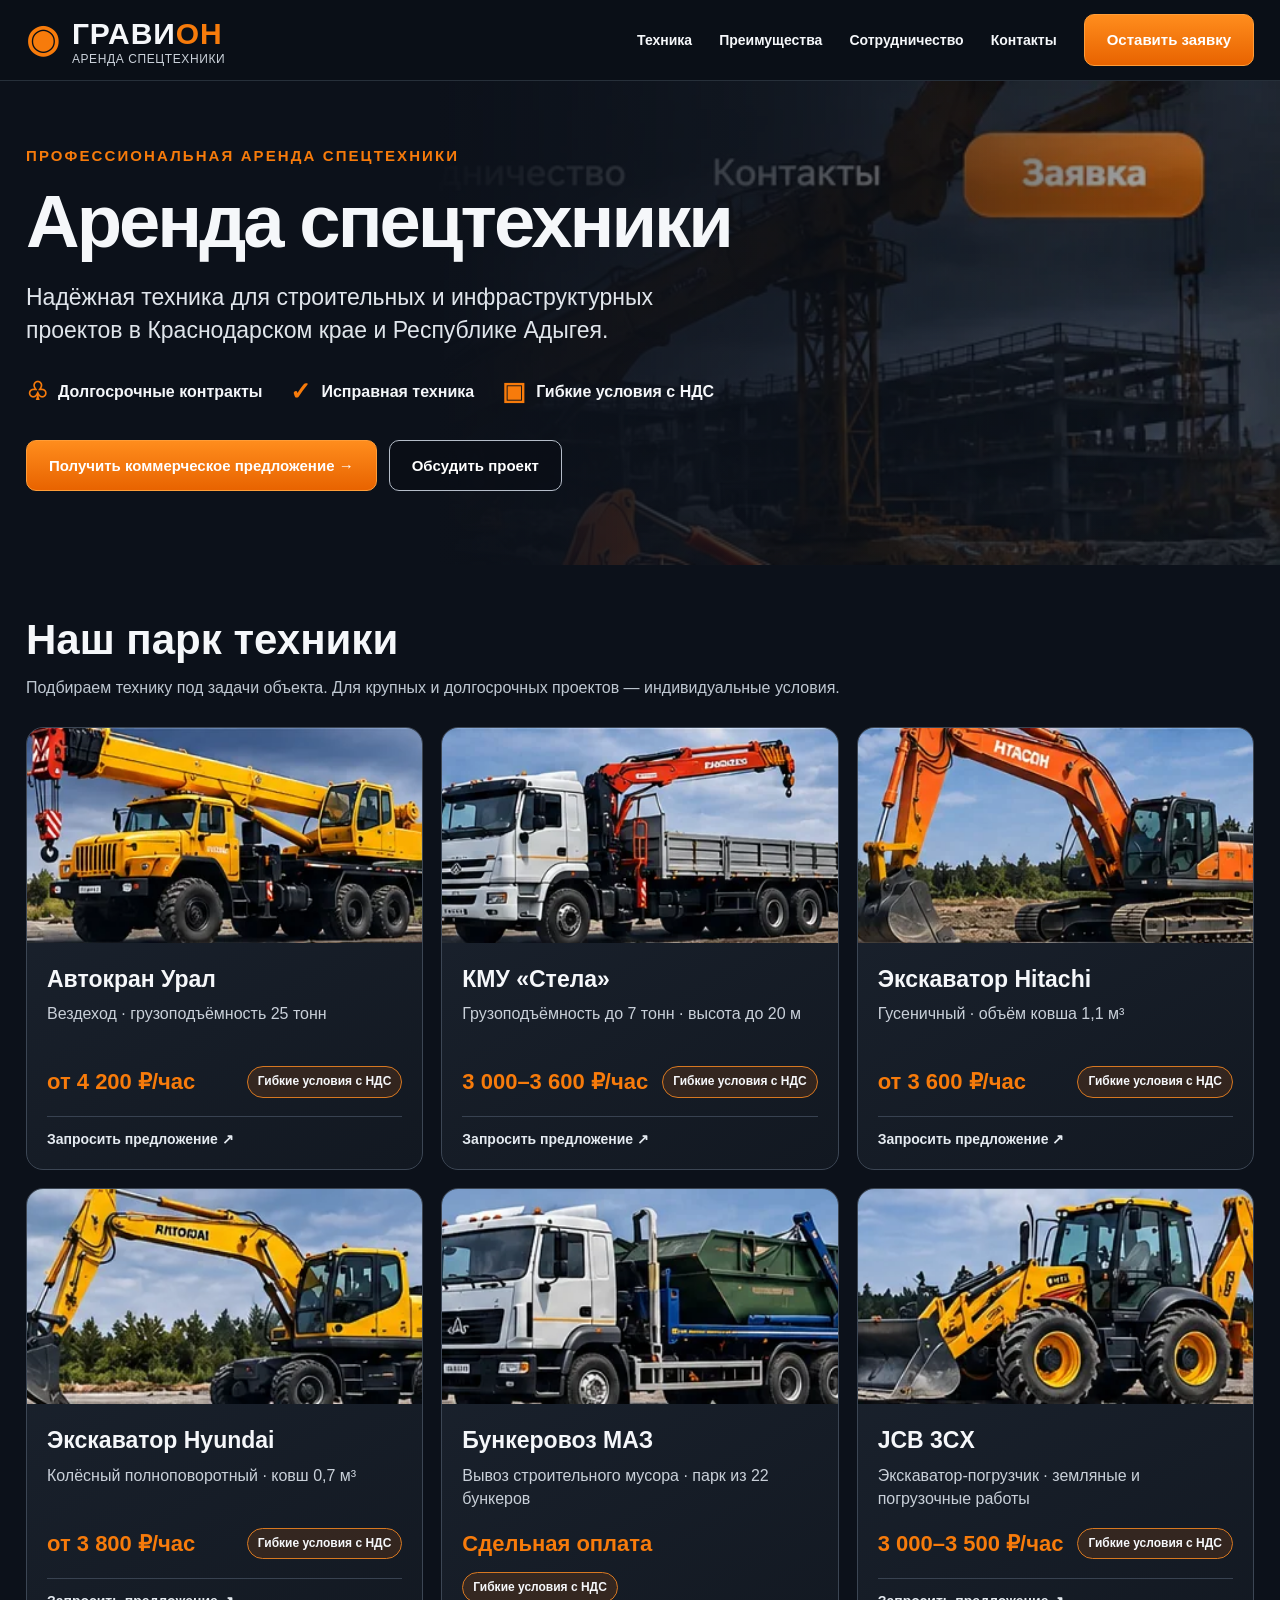
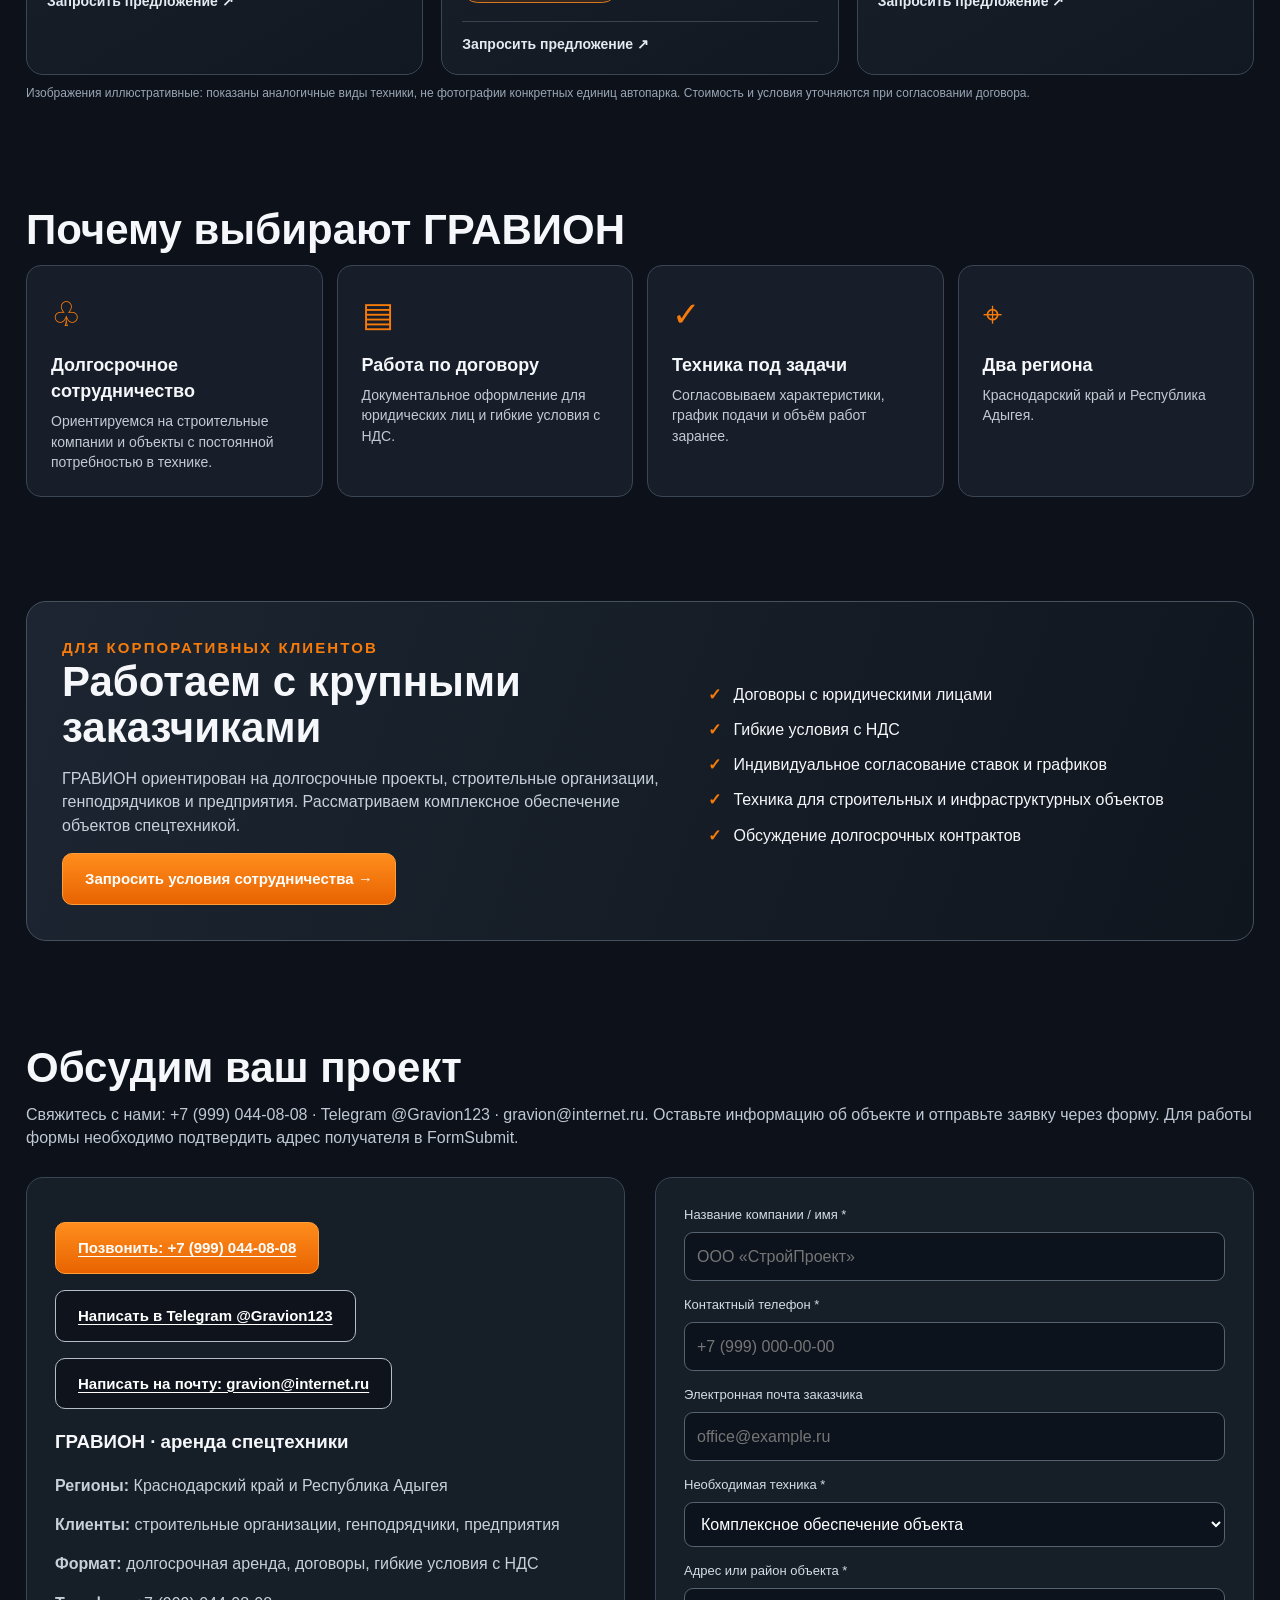
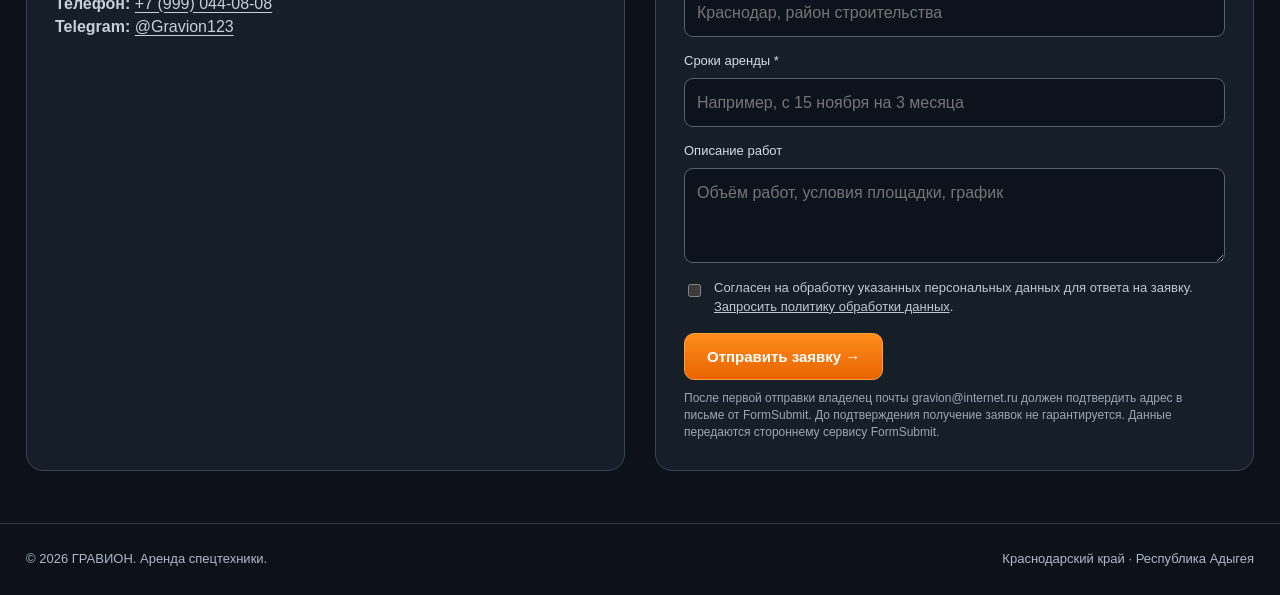
==== commit 269ad5bf: "Add files via upload" ====
--- a/index.html
+++ b/index.html
@@ -5,6 +5,6 @@
 <article class="machine"><img src="[data-uri]" alt="Иллюстрация: Экскаватор Hitachi" loading="lazy"><div class="machine-content"><h3>Экскаватор Hitachi</h3><p>Гусеничный · объём ковша 1,1 м³</p><div class="machine-bottom"><strong>от 3 600 ₽/час</strong><span class="vat">Гибкие условия с НДС</span></div><a class="machine-link" href="#contact" data-equipment="Экскаватор Hitachi">Запросить предложение <span aria-hidden="true">↗</span></a></div></article>
 <article class="machine"><img src="[data-uri]" alt="Иллюстрация: Экскаватор Hyundai" loading="lazy"><div class="machine-content"><h3>Экскаватор Hyundai</h3><p>Колёсный полноповоротный · ковш 0,7 м³</p><div class="machine-bottom"><strong>от 3 800 ₽/час</strong><span class="vat">Гибкие условия с НДС</span></div><a class="machine-link" href="#contact" data-equipment="Экскаватор Hyundai">Запросить предложение <span aria-hidden="true">↗</span></a></div></article>
 <article class="machine"><img src="[data-uri]" alt="Иллюстрация: Бункеровоз МАЗ" loading="lazy"><div class="machine-content"><h3>Бункеровоз МАЗ</h3><p>Вывоз строительного мусора · парк из 22 бункеров</p><div class="machine-bottom"><strong>Сдельная оплата</strong><span class="vat">Гибкие условия с НДС</span></div><a class="machine-link" href="#contact" data-equipment="Бункеровоз МАЗ">Запросить предложение <span aria-hidden="true">↗</span></a></div></article>
-<article class="machine"><img src="[data-uri]" alt="Иллюстрация: JCB 3CX" loading="lazy"><div class="machine-content"><h3>JCB 3CX</h3><p>Экскаватор-погрузчик · земляные и погрузочные работы</p><div class="machine-bottom"><strong>3 000–3 500 ₽/час</strong><span class="vat">Гибкие условия с НДС</span></div><a class="machine-link" href="#contact" data-equipment="JCB 3CX">Запросить предложение <span aria-hidden="true">↗</span></a></div></article></div><p class="fine">Изображения иллюстративные: показаны аналогичные виды техники, не фотографии конкретных единиц автопарка. Стоимость и условия уточняются при согласовании договора.</p></div></section><section class="section" id="benefits"><div class="container"><h2>Почему выбирают ГРАВИОН</h2><div class="features"><div class="feature"><div class="symbol">♧</div><h3>Долгосрочное сотрудничество</h3><p>Ориентируемся на строительные компании и объекты с постоянной потребностью в технике.</p></div><div class="feature"><div class="symbol">▤</div><h3>Работа по договору</h3><p>Документальное оформление для юридических лиц и гибкие условия с НДС.</p></div><div class="feature"><div class="symbol">✓</div><h3>Техника под задачи</h3><p>Согласовываем характеристики, график подачи и объём работ заранее.</p></div><div class="feature"><div class="symbol">⌖</div><h3>Два региона</h3><p>Краснодарский край и Республика Адыгея.</p></div></div></div></section><section class="section" id="partnership"><div class="container"><div class="partnership"><div><div class="eyebrow">Для корпоративных клиентов</div><h2>Работаем с крупными заказчиками</h2><p>ГРАВИОН ориентирован на долгосрочные проекты, строительные организации, генподрядчиков и предприятия. Рассматриваем комплексное обеспечение объектов спецтехникой.</p><a class="btn" href="#contact">Запросить условия сотрудничества →</a></div><div><ul class="checklist"><li>Договоры с юридическими лицами</li><li>Гибкие условия с НДС</li><li>Индивидуальное согласование ставок и графиков</li><li>Техника для строительных и инфраструктурных объектов</li><li>Обсуждение долгосрочных контрактов</li></ul></div></div></div></section><section class="section" id="contact"><div class="container"><h2>Обсудим ваш проект</h2><p class="intro">Оставьте информацию об объекте. Подготовьте письмо через форму — оно откроется в вашей почтовой программе для отправки.</p><div class="contact-wrap"><div class="contact-panel"><h3>ГРАВИОН · аренда спецтехники</h3><p><strong>Регионы:</strong> Краснодарский край и Республика Адыгея</p><p><strong>Клиенты:</strong> строительные организации, генподрядчики, предприятия</p><p><strong>Формат:</strong> долгосрочная аренда, договоры, гибкие условия с НДС</p><p>Контактный телефон и адрес электронной почты можно добавить после подтверждения реквизитов.</p></div><div class="form-panel"><form id="request"><div class="field"><label for="company">Компания / имя</label><input id="company" name="company" required placeholder="Название организации"></div><div class="field"><label for="contactInfo">Телефон или email для ответа</label><input id="contactInfo" name="contactInfo" required placeholder="Как с вами связаться"></div><div class="field"><label for="machine">Необходимая техника</label><select id="machine" name="machine"><option>Комплексное обеспечение объекта</option><option>Автокран Урал</option><option>КМУ «Стела»</option><option>Экскаватор Hitachi</option><option>Экскаватор Hyundai</option><option>Бункеровоз МАЗ</option><option>JCB 3CX</option></select></div><div class="field"><label for="details">Объект, сроки, объём работ</label><textarea id="details" name="details" placeholder="Кратко опишите задачу"></textarea></div><button class="btn" type="submit">Подготовить письмо-заявку →</button><p class="fine">Форма не отправляет данные на сервер автоматически: она создаёт текст заявки, который можно скопировать и отправить самостоятельно.</p></form><div id="result" hidden><p>Заявка подготовлена. Скопируйте текст и отправьте его вашему менеджеру.</p><textarea id="requestText" style="width:100%;min-height:170px;background:#0c131d;color:white;border:1px solid #566171;border-radius:8px;padding:12px"></textarea><button class="btn" id="copy" type="button">Скопировать заявку</button></div></div></div></div></section></main><footer class="footer"><div class="container"><span>© <span id="year"></span> ГРАВИОН. Аренда спецтехники.</span><span>Краснодарский край · Республика Адыгея</span></div></footer><script>
-document.getElementById('year').textContent=new Date().getFullYear();document.querySelectorAll('[data-equipment]').forEach(a=>a.addEventListener('click',()=>{document.getElementById('machine').value=a.dataset.equipment}));document.getElementById('request').addEventListener('submit',function(e){e.preventDefault();const d=new FormData(this);const msg='Заявка для ГРАВИОН\nКомпания / имя: '+d.get('company')+'\nКонтакт: '+d.get('contactInfo')+'\nТехника: '+d.get('machine')+'\nОписание: '+d.get('details');document.getElementById('requestText').value=msg;document.getElementById('result').hidden=false;document.getElementById('result').scrollIntoView({behavior:'smooth',block:'center'})});document.getElementById('copy').addEventListener('click',async()=>{const t=document.getElementById('requestText');try{await navigator.clipboard.writeText(t.value);this.textContent='Скопировано ✓'}catch(e){t.select();document.execCommand('copy');this.textContent='Текст выделен — нажмите ⌘C'}});
-</script></body></html>
+<article class="machine"><img src="[data-uri]" alt="Иллюстрация: JCB 3CX" loading="lazy"><div class="machine-content"><h3>JCB 3CX</h3><p>Экскаватор-погрузчик · земляные и погрузочные работы</p><div class="machine-bottom"><strong>3 000–3 500 ₽/час</strong><span class="vat">Гибкие условия с НДС</span></div><a class="machine-link" href="#contact" data-equipment="JCB 3CX">Запросить предложение <span aria-hidden="true">↗</span></a></div></article></div><p class="fine">Изображения иллюстративные: показаны аналогичные виды техники, не фотографии конкретных единиц автопарка. Стоимость и условия уточняются при согласовании договора.</p></div></section><section class="section" id="benefits"><div class="container"><h2>Почему выбирают ГРАВИОН</h2><div class="features"><div class="feature"><div class="symbol">♧</div><h3>Долгосрочное сотрудничество</h3><p>Ориентируемся на строительные компании и объекты с постоянной потребностью в технике.</p></div><div class="feature"><div class="symbol">▤</div><h3>Работа по договору</h3><p>Документальное оформление для юридических лиц и гибкие условия с НДС.</p></div><div class="feature"><div class="symbol">✓</div><h3>Техника под задачи</h3><p>Согласовываем характеристики, график подачи и объём работ заранее.</p></div><div class="feature"><div class="symbol">⌖</div><h3>Два региона</h3><p>Краснодарский край и Республика Адыгея.</p></div></div></div></section><section class="section" id="partnership"><div class="container"><div class="partnership"><div><div class="eyebrow">Для корпоративных клиентов</div><h2>Работаем с крупными заказчиками</h2><p>ГРАВИОН ориентирован на долгосрочные проекты, строительные организации, генподрядчиков и предприятия. Рассматриваем комплексное обеспечение объектов спецтехникой.</p><a class="btn" href="#contact">Запросить условия сотрудничества →</a></div><div><ul class="checklist"><li>Договоры с юридическими лицами</li><li>Гибкие условия с НДС</li><li>Индивидуальное согласование ставок и графиков</li><li>Техника для строительных и инфраструктурных объектов</li><li>Обсуждение долгосрочных контрактов</li></ul></div></div></div></section><section class="section" id="contact"><div class="container"><h2>Обсудим ваш проект</h2><p class="intro">Свяжитесь с нами: <a href="tel:+79990440808">+7 (999) 044-08-08</a> · <a href="https://t.me/Gravion123" target="_blank" rel="noopener noreferrer">Telegram @Gravion123</a> · <a href="mailto:gravion@internet.ru">gravion@internet.ru</a>. Оставьте информацию об объекте и отправьте заявку через форму. Для работы формы необходимо подтвердить адрес получателя в FormSubmit.</p><div class="contact-wrap"><div class="contact-panel"><p><a class="btn" href="tel:+79990440808">Позвонить: +7 (999) 044-08-08</a></p><p><a class="btn secondary" href="https://t.me/Gravion123" target="_blank" rel="noopener noreferrer">Написать в Telegram @Gravion123</a></p><p><a class="btn secondary" href="mailto:gravion@internet.ru">Написать на почту: gravion@internet.ru</a></p><h3>ГРАВИОН · аренда спецтехники</h3><p><strong>Регионы:</strong> Краснодарский край и Республика Адыгея</p><p><strong>Клиенты:</strong> строительные организации, генподрядчики, предприятия</p><p><strong>Формат:</strong> долгосрочная аренда, договоры, гибкие условия с НДС</p><p><strong>Телефон:</strong> <a href="tel:+79990440808">+7 (999) 044-08-08</a><br><strong>Telegram:</strong> <a href="https://t.me/Gravion123" target="_blank" rel="noopener noreferrer">@Gravion123</a></p></div><div class="form-panel"><form id="request" action="https://formsubmit.co/gravion@internet.ru" method="POST"><input type="hidden" name="_subject" value="Новая заявка с сайта ГРАВИОН"><input type="hidden" name="_captcha" value="true"><input type="text" name="_honey" style="display:none" tabindex="-1" autocomplete="off"><div class="field"><label for="company">Название компании / имя *</label><input id="company" name="Компания" required maxlength="150" placeholder="ООО «СтройПроект»"></div><div class="field"><label for="contactInfo">Контактный телефон *</label><input id="contactInfo" name="Телефон" type="tel" required maxlength="40" placeholder="+7 (999) 000-00-00"></div><div class="field"><label for="email">Электронная почта заказчика</label><input id="email" name="Email заказчика" type="email" maxlength="150" placeholder="office@example.ru"></div><div class="field"><label for="machine">Необходимая техника *</label><select id="machine" name="Техника" required><option value="Комплексное обеспечение объекта">Комплексное обеспечение объекта</option><option value="Автокран Урал">Автокран Урал</option><option value="КМУ «Стела»">КМУ «Стела»</option><option value="Экскаватор Hitachi">Экскаватор Hitachi</option><option value="Экскаватор Hyundai">Экскаватор Hyundai</option><option value="Бункеровоз МАЗ">Бункеровоз МАЗ</option><option value="JCB 3CX">JCB 3CX</option></select></div><div class="field"><label for="location">Адрес или район объекта *</label><input id="location" name="Местоположение объекта" required maxlength="200" placeholder="Краснодар, район строительства"></div><div class="field"><label for="dates">Сроки аренды *</label><input id="dates" name="Сроки аренды" required maxlength="150" placeholder="Например, с 15 ноября на 3 месяца"></div><div class="field"><label for="details">Описание работ</label><textarea id="details" name="Описание работ" maxlength="3000" placeholder="Объём работ, условия площадки, график"></textarea></div><div style="display:flex;gap:10px;align-items:flex-start;margin:16px 0"><input type="checkbox" id="consent" required style="margin-top:5px"><label for="consent" style="font-size:13px;color:#bfc8d2">Согласен на обработку указанных персональных данных для ответа на заявку. <a href="mailto:gravion@internet.ru?subject=Политика%20обработки%20персональных%20данных" style="text-decoration:underline">Запросить политику обработки данных</a>.</label></div><button class="btn" type="submit">Отправить заявку →</button><p class="fine">После первой отправки владелец почты gravion@internet.ru должен подтвердить адрес в письме от FormSubmit. До подтверждения получение заявок не гарантируется. Данные передаются стороннему сервису FormSubmit.</p></form></div></div></div></div></section></main><footer class="footer"><div class="container"><span>© <span id="year"></span> ГРАВИОН. Аренда спецтехники.</span><span>Краснодарский край · Республика Адыгея</span></div></footer><script>
+document.getElementById('year').textContent=new Date().getFullYear();document.querySelectorAll('[data-equipment]').forEach(a=>a.addEventListener('click',()=>{const select=document.getElementById('machine');const value=a.dataset.equipment;if([...select.options].some(o=>o.value===value))select.value=value}));
+</script></body></html>
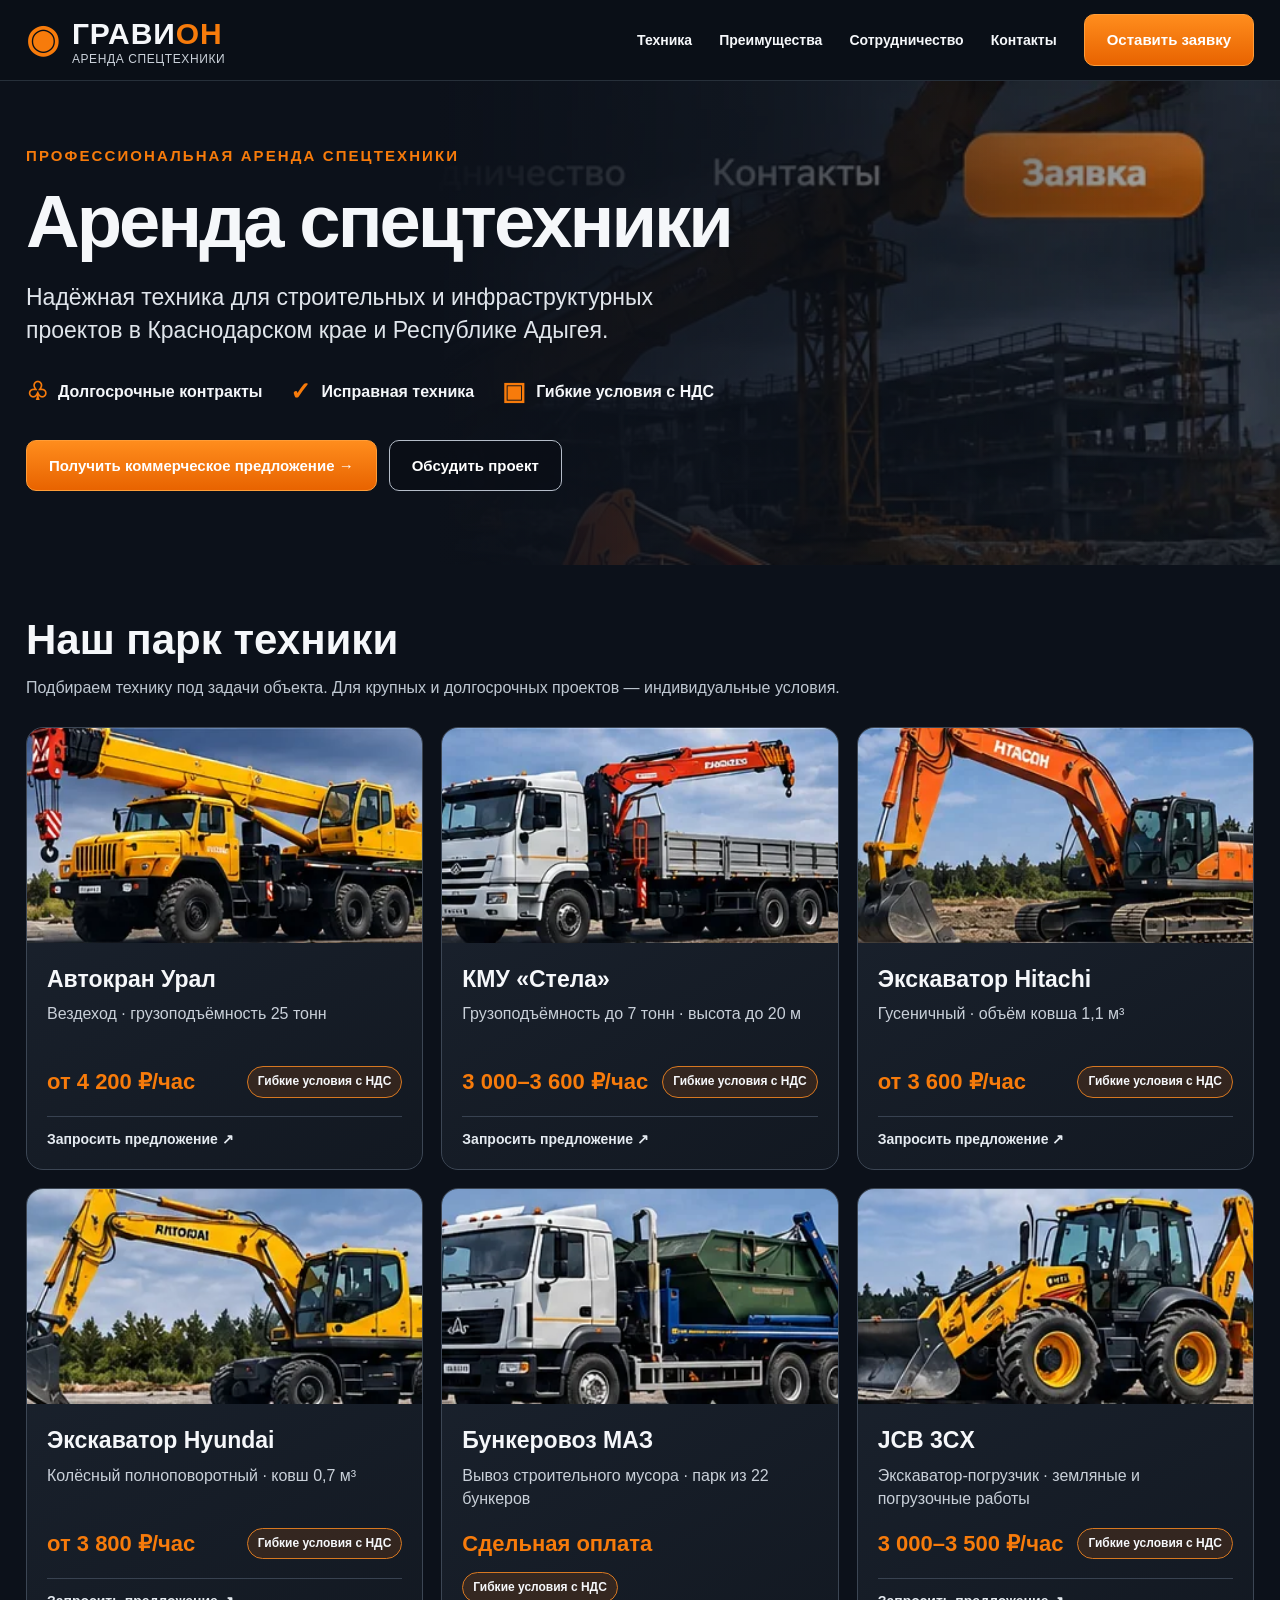
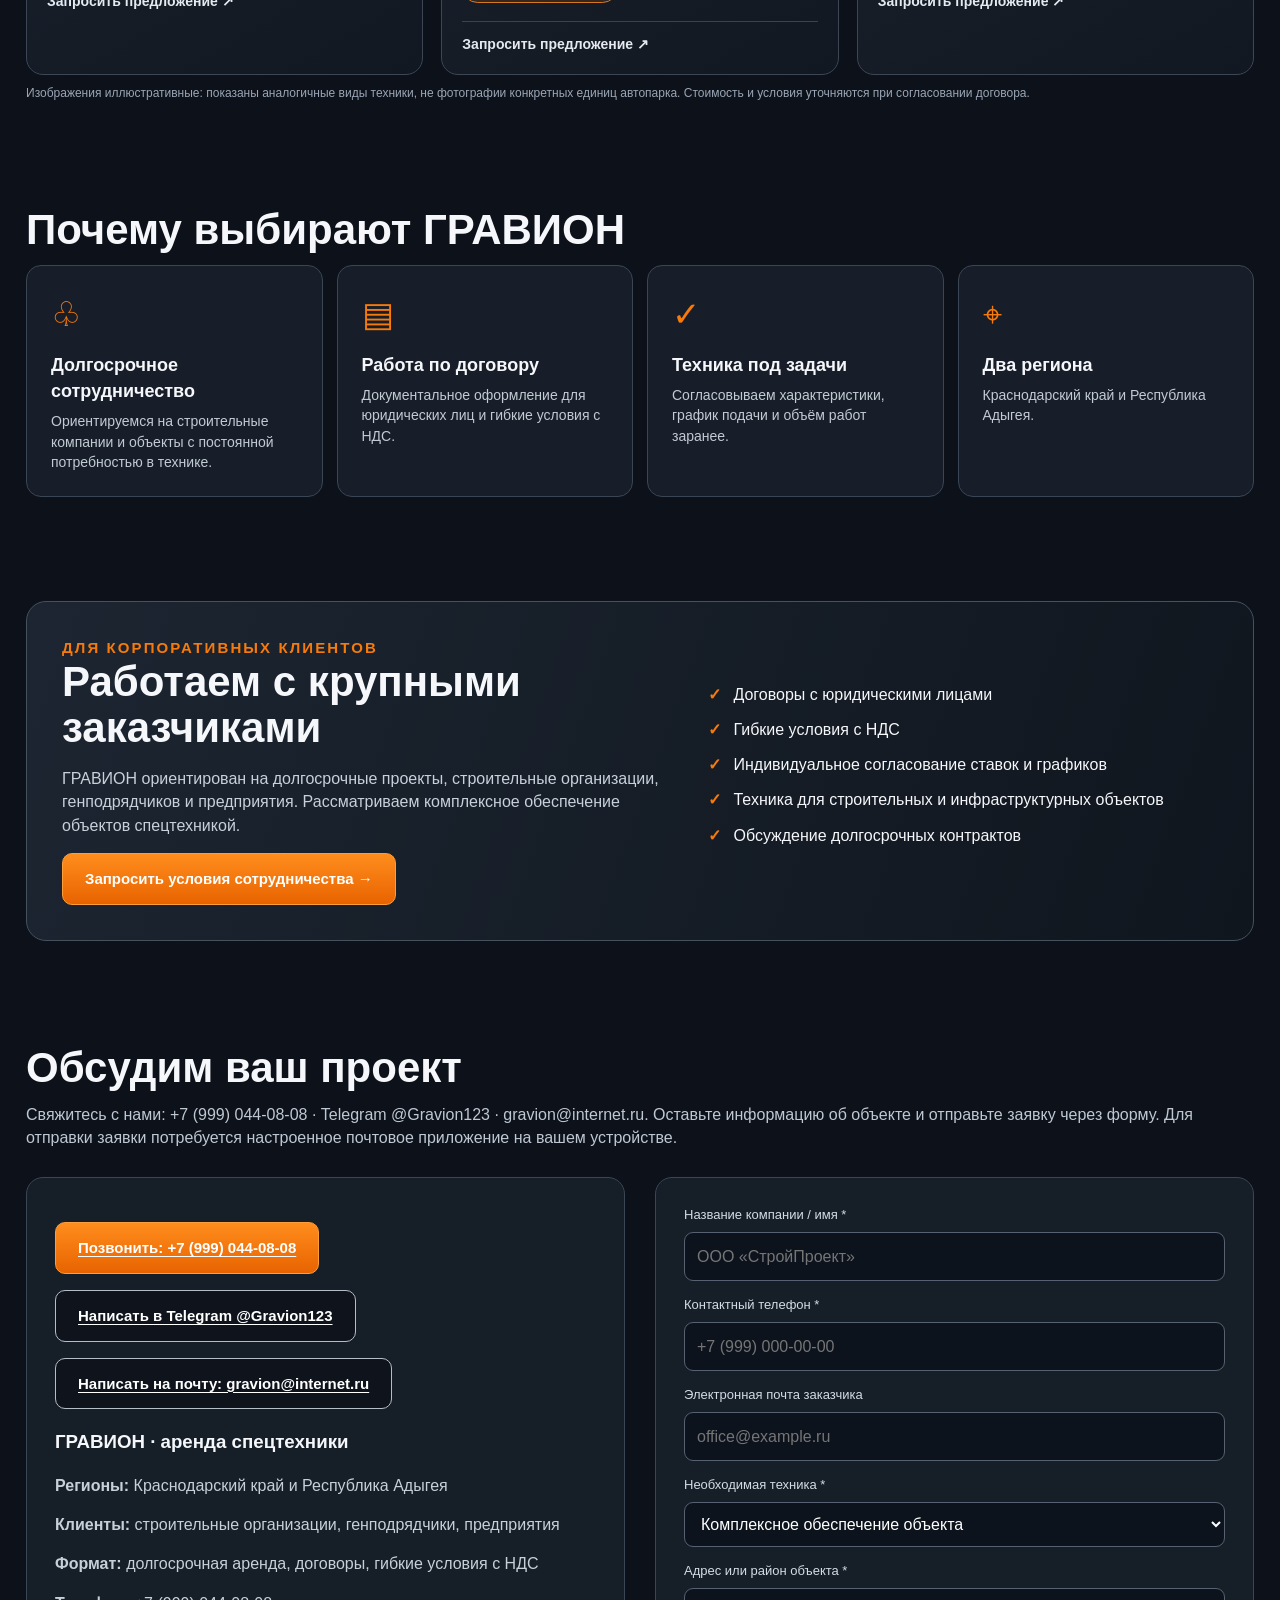
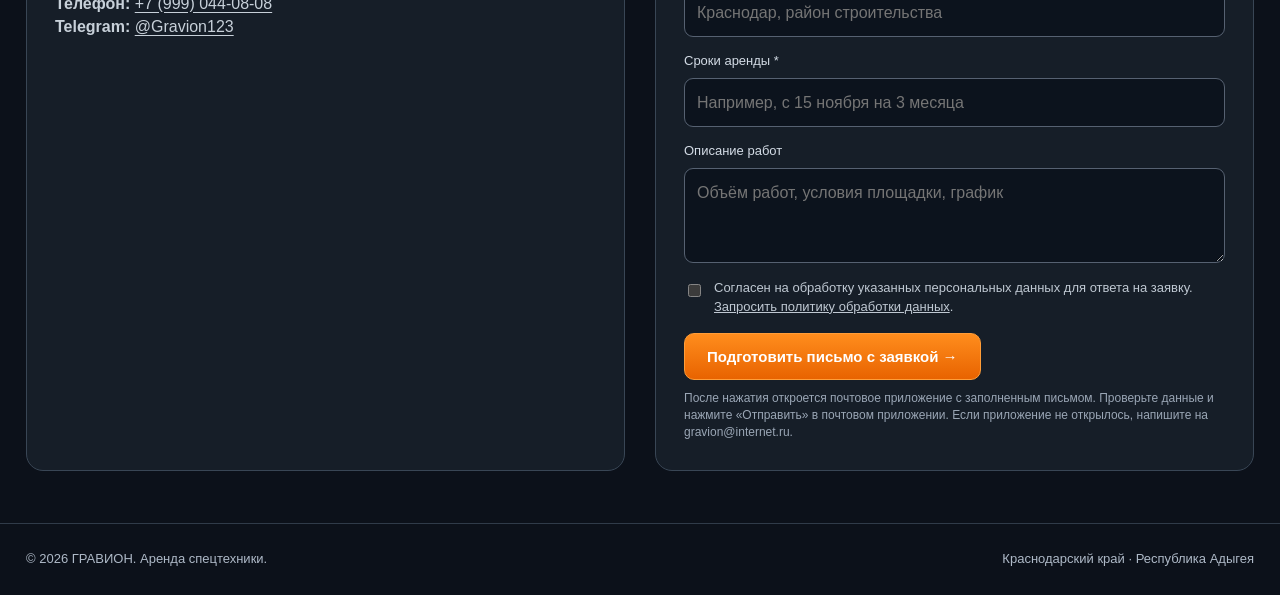
==== commit 03e23374: "Add files via upload" ====
--- a/index.html
+++ b/index.html
@@ -5,6 +5,23 @@
 <article class="machine"><img src="[data-uri]" alt="Иллюстрация: Экскаватор Hitachi" loading="lazy"><div class="machine-content"><h3>Экскаватор Hitachi</h3><p>Гусеничный · объём ковша 1,1 м³</p><div class="machine-bottom"><strong>от 3 600 ₽/час</strong><span class="vat">Гибкие условия с НДС</span></div><a class="machine-link" href="#contact" data-equipment="Экскаватор Hitachi">Запросить предложение <span aria-hidden="true">↗</span></a></div></article>
 <article class="machine"><img src="[data-uri]" alt="Иллюстрация: Экскаватор Hyundai" loading="lazy"><div class="machine-content"><h3>Экскаватор Hyundai</h3><p>Колёсный полноповоротный · ковш 0,7 м³</p><div class="machine-bottom"><strong>от 3 800 ₽/час</strong><span class="vat">Гибкие условия с НДС</span></div><a class="machine-link" href="#contact" data-equipment="Экскаватор Hyundai">Запросить предложение <span aria-hidden="true">↗</span></a></div></article>
 <article class="machine"><img src="[data-uri]" alt="Иллюстрация: Бункеровоз МАЗ" loading="lazy"><div class="machine-content"><h3>Бункеровоз МАЗ</h3><p>Вывоз строительного мусора · парк из 22 бункеров</p><div class="machine-bottom"><strong>Сдельная оплата</strong><span class="vat">Гибкие условия с НДС</span></div><a class="machine-link" href="#contact" data-equipment="Бункеровоз МАЗ">Запросить предложение <span aria-hidden="true">↗</span></a></div></article>
-<article class="machine"><img src="[data-uri]" alt="Иллюстрация: JCB 3CX" loading="lazy"><div class="machine-content"><h3>JCB 3CX</h3><p>Экскаватор-погрузчик · земляные и погрузочные работы</p><div class="machine-bottom"><strong>3 000–3 500 ₽/час</strong><span class="vat">Гибкие условия с НДС</span></div><a class="machine-link" href="#contact" data-equipment="JCB 3CX">Запросить предложение <span aria-hidden="true">↗</span></a></div></article></div><p class="fine">Изображения иллюстративные: показаны аналогичные виды техники, не фотографии конкретных единиц автопарка. Стоимость и условия уточняются при согласовании договора.</p></div></section><section class="section" id="benefits"><div class="container"><h2>Почему выбирают ГРАВИОН</h2><div class="features"><div class="feature"><div class="symbol">♧</div><h3>Долгосрочное сотрудничество</h3><p>Ориентируемся на строительные компании и объекты с постоянной потребностью в технике.</p></div><div class="feature"><div class="symbol">▤</div><h3>Работа по договору</h3><p>Документальное оформление для юридических лиц и гибкие условия с НДС.</p></div><div class="feature"><div class="symbol">✓</div><h3>Техника под задачи</h3><p>Согласовываем характеристики, график подачи и объём работ заранее.</p></div><div class="feature"><div class="symbol">⌖</div><h3>Два региона</h3><p>Краснодарский край и Республика Адыгея.</p></div></div></div></section><section class="section" id="partnership"><div class="container"><div class="partnership"><div><div class="eyebrow">Для корпоративных клиентов</div><h2>Работаем с крупными заказчиками</h2><p>ГРАВИОН ориентирован на долгосрочные проекты, строительные организации, генподрядчиков и предприятия. Рассматриваем комплексное обеспечение объектов спецтехникой.</p><a class="btn" href="#contact">Запросить условия сотрудничества →</a></div><div><ul class="checklist"><li>Договоры с юридическими лицами</li><li>Гибкие условия с НДС</li><li>Индивидуальное согласование ставок и графиков</li><li>Техника для строительных и инфраструктурных объектов</li><li>Обсуждение долгосрочных контрактов</li></ul></div></div></div></section><section class="section" id="contact"><div class="container"><h2>Обсудим ваш проект</h2><p class="intro">Свяжитесь с нами: <a href="tel:+79990440808">+7 (999) 044-08-08</a> · <a href="https://t.me/Gravion123" target="_blank" rel="noopener noreferrer">Telegram @Gravion123</a> · <a href="mailto:gravion@internet.ru">gravion@internet.ru</a>. Оставьте информацию об объекте и отправьте заявку через форму. Для работы формы необходимо подтвердить адрес получателя в FormSubmit.</p><div class="contact-wrap"><div class="contact-panel"><p><a class="btn" href="tel:+79990440808">Позвонить: +7 (999) 044-08-08</a></p><p><a class="btn secondary" href="https://t.me/Gravion123" target="_blank" rel="noopener noreferrer">Написать в Telegram @Gravion123</a></p><p><a class="btn secondary" href="mailto:gravion@internet.ru">Написать на почту: gravion@internet.ru</a></p><h3>ГРАВИОН · аренда спецтехники</h3><p><strong>Регионы:</strong> Краснодарский край и Республика Адыгея</p><p><strong>Клиенты:</strong> строительные организации, генподрядчики, предприятия</p><p><strong>Формат:</strong> долгосрочная аренда, договоры, гибкие условия с НДС</p><p><strong>Телефон:</strong> <a href="tel:+79990440808">+7 (999) 044-08-08</a><br><strong>Telegram:</strong> <a href="https://t.me/Gravion123" target="_blank" rel="noopener noreferrer">@Gravion123</a></p></div><div class="form-panel"><form id="request" action="https://formsubmit.co/gravion@internet.ru" method="POST"><input type="hidden" name="_subject" value="Новая заявка с сайта ГРАВИОН"><input type="hidden" name="_captcha" value="true"><input type="text" name="_honey" style="display:none" tabindex="-1" autocomplete="off"><div class="field"><label for="company">Название компании / имя *</label><input id="company" name="Компания" required maxlength="150" placeholder="ООО «СтройПроект»"></div><div class="field"><label for="contactInfo">Контактный телефон *</label><input id="contactInfo" name="Телефон" type="tel" required maxlength="40" placeholder="+7 (999) 000-00-00"></div><div class="field"><label for="email">Электронная почта заказчика</label><input id="email" name="Email заказчика" type="email" maxlength="150" placeholder="office@example.ru"></div><div class="field"><label for="machine">Необходимая техника *</label><select id="machine" name="Техника" required><option value="Комплексное обеспечение объекта">Комплексное обеспечение объекта</option><option value="Автокран Урал">Автокран Урал</option><option value="КМУ «Стела»">КМУ «Стела»</option><option value="Экскаватор Hitachi">Экскаватор Hitachi</option><option value="Экскаватор Hyundai">Экскаватор Hyundai</option><option value="Бункеровоз МАЗ">Бункеровоз МАЗ</option><option value="JCB 3CX">JCB 3CX</option></select></div><div class="field"><label for="location">Адрес или район объекта *</label><input id="location" name="Местоположение объекта" required maxlength="200" placeholder="Краснодар, район строительства"></div><div class="field"><label for="dates">Сроки аренды *</label><input id="dates" name="Сроки аренды" required maxlength="150" placeholder="Например, с 15 ноября на 3 месяца"></div><div class="field"><label for="details">Описание работ</label><textarea id="details" name="Описание работ" maxlength="3000" placeholder="Объём работ, условия площадки, график"></textarea></div><div style="display:flex;gap:10px;align-items:flex-start;margin:16px 0"><input type="checkbox" id="consent" required style="margin-top:5px"><label for="consent" style="font-size:13px;color:#bfc8d2">Согласен на обработку указанных персональных данных для ответа на заявку. <a href="mailto:gravion@internet.ru?subject=Политика%20обработки%20персональных%20данных" style="text-decoration:underline">Запросить политику обработки данных</a>.</label></div><button class="btn" type="submit">Отправить заявку →</button><p class="fine">После первой отправки владелец почты gravion@internet.ru должен подтвердить адрес в письме от FormSubmit. До подтверждения получение заявок не гарантируется. Данные передаются стороннему сервису FormSubmit.</p></form></div></div></div></div></section></main><footer class="footer"><div class="container"><span>© <span id="year"></span> ГРАВИОН. Аренда спецтехники.</span><span>Краснодарский край · Республика Адыгея</span></div></footer><script>
+<article class="machine"><img src="[data-uri]" alt="Иллюстрация: JCB 3CX" loading="lazy"><div class="machine-content"><h3>JCB 3CX</h3><p>Экскаватор-погрузчик · земляные и погрузочные работы</p><div class="machine-bottom"><strong>3 000–3 500 ₽/час</strong><span class="vat">Гибкие условия с НДС</span></div><a class="machine-link" href="#contact" data-equipment="JCB 3CX">Запросить предложение <span aria-hidden="true">↗</span></a></div></article></div><p class="fine">Изображения иллюстративные: показаны аналогичные виды техники, не фотографии конкретных единиц автопарка. Стоимость и условия уточняются при согласовании договора.</p></div></section><section class="section" id="benefits"><div class="container"><h2>Почему выбирают ГРАВИОН</h2><div class="features"><div class="feature"><div class="symbol">♧</div><h3>Долгосрочное сотрудничество</h3><p>Ориентируемся на строительные компании и объекты с постоянной потребностью в технике.</p></div><div class="feature"><div class="symbol">▤</div><h3>Работа по договору</h3><p>Документальное оформление для юридических лиц и гибкие условия с НДС.</p></div><div class="feature"><div class="symbol">✓</div><h3>Техника под задачи</h3><p>Согласовываем характеристики, график подачи и объём работ заранее.</p></div><div class="feature"><div class="symbol">⌖</div><h3>Два региона</h3><p>Краснодарский край и Республика Адыгея.</p></div></div></div></section><section class="section" id="partnership"><div class="container"><div class="partnership"><div><div class="eyebrow">Для корпоративных клиентов</div><h2>Работаем с крупными заказчиками</h2><p>ГРАВИОН ориентирован на долгосрочные проекты, строительные организации, генподрядчиков и предприятия. Рассматриваем комплексное обеспечение объектов спецтехникой.</p><a class="btn" href="#contact">Запросить условия сотрудничества →</a></div><div><ul class="checklist"><li>Договоры с юридическими лицами</li><li>Гибкие условия с НДС</li><li>Индивидуальное согласование ставок и графиков</li><li>Техника для строительных и инфраструктурных объектов</li><li>Обсуждение долгосрочных контрактов</li></ul></div></div></div></section><section class="section" id="contact"><div class="container"><h2>Обсудим ваш проект</h2><p class="intro">Свяжитесь с нами: <a href="tel:+79990440808">+7 (999) 044-08-08</a> · <a href="https://t.me/Gravion123" target="_blank" rel="noopener noreferrer">Telegram @Gravion123</a> · <a href="mailto:gravion@internet.ru">gravion@internet.ru</a>. Оставьте информацию об объекте и отправьте заявку через форму. Для отправки заявки потребуется настроенное почтовое приложение на вашем устройстве.</p><div class="contact-wrap"><div class="contact-panel"><p><a class="btn" href="tel:+79990440808">Позвонить: +7 (999) 044-08-08</a></p><p><a class="btn secondary" href="https://t.me/Gravion123" target="_blank" rel="noopener noreferrer">Написать в Telegram @Gravion123</a></p><p><a class="btn secondary" href="mailto:gravion@internet.ru">Написать на почту: gravion@internet.ru</a></p><h3>ГРАВИОН · аренда спецтехники</h3><p><strong>Регионы:</strong> Краснодарский край и Республика Адыгея</p><p><strong>Клиенты:</strong> строительные организации, генподрядчики, предприятия</p><p><strong>Формат:</strong> долгосрочная аренда, договоры, гибкие условия с НДС</p><p><strong>Телефон:</strong> <a href="tel:+79990440808">+7 (999) 044-08-08</a><br><strong>Telegram:</strong> <a href="https://t.me/Gravion123" target="_blank" rel="noopener noreferrer">@Gravion123</a></p></div><div class="form-panel"><form id="request" action="mailto:gravion@internet.ru" method="GET"><div class="field"><label for="company">Название компании / имя *</label><input id="company" name="Компания" required maxlength="150" placeholder="ООО «СтройПроект»"></div><div class="field"><label for="contactInfo">Контактный телефон *</label><input id="contactInfo" name="Телефон" type="tel" required maxlength="40" placeholder="+7 (999) 000-00-00"></div><div class="field"><label for="email">Электронная почта заказчика</label><input id="email" name="Email заказчика" type="email" maxlength="150" placeholder="office@example.ru"></div><div class="field"><label for="machine">Необходимая техника *</label><select id="machine" name="Техника" required><option value="Комплексное обеспечение объекта">Комплексное обеспечение объекта</option><option value="Автокран Урал">Автокран Урал</option><option value="КМУ «Стела»">КМУ «Стела»</option><option value="Экскаватор Hitachi">Экскаватор Hitachi</option><option value="Экскаватор Hyundai">Экскаватор Hyundai</option><option value="Бункеровоз МАЗ">Бункеровоз МАЗ</option><option value="JCB 3CX">JCB 3CX</option></select></div><div class="field"><label for="location">Адрес или район объекта *</label><input id="location" name="Местоположение объекта" required maxlength="200" placeholder="Краснодар, район строительства"></div><div class="field"><label for="dates">Сроки аренды *</label><input id="dates" name="Сроки аренды" required maxlength="150" placeholder="Например, с 15 ноября на 3 месяца"></div><div class="field"><label for="details">Описание работ</label><textarea id="details" name="Описание работ" maxlength="3000" placeholder="Объём работ, условия площадки, график"></textarea></div><div style="display:flex;gap:10px;align-items:flex-start;margin:16px 0"><input type="checkbox" id="consent" required style="margin-top:5px"><label for="consent" style="font-size:13px;color:#bfc8d2">Согласен на обработку указанных персональных данных для ответа на заявку. <a href="mailto:gravion@internet.ru?subject=Политика%20обработки%20персональных%20данных" style="text-decoration:underline">Запросить политику обработки данных</a>.</label></div><button class="btn" type="submit">Подготовить письмо с заявкой →</button><p class="fine">После нажатия откроется почтовое приложение с заполненным письмом. Проверьте данные и нажмите «Отправить» в почтовом приложении. Если приложение не открылось, напишите на gravion@internet.ru.</p></form></div></div></div></div></section></main><footer class="footer"><div class="container"><span>© <span id="year"></span> ГРАВИОН. Аренда спецтехники.</span><span>Краснодарский край · Республика Адыгея</span></div></footer><script>
+document.getElementById('request').addEventListener('submit',function(event){
+  event.preventDefault();
+  if(!this.reportValidity())return;
+  const get=id=>document.getElementById(id).value.trim();
+  const subject='Заявка на аренду спецтехники — ГРАВИОН';
+  const body=[
+    'Заявка с сайта ГРАВИОН','',
+    'Компания / имя: '+get('company'),
+    'Телефон: '+get('contactInfo'),
+    'Email заказчика: '+(get('email')||'Не указан'),
+    'Необходимая техника: '+get('machine'),
+    'Адрес объекта: '+get('location'),
+    'Сроки аренды: '+get('dates'),
+    'Описание работ: '+(get('details')||'Не указано')
+  ].join('\n');
+  window.location.href='mailto:gravion@internet.ru?subject='+encodeURIComponent(subject)+'&body='+encodeURIComponent(body);
+});
 document.getElementById('year').textContent=new Date().getFullYear();document.querySelectorAll('[data-equipment]').forEach(a=>a.addEventListener('click',()=>{const select=document.getElementById('machine');const value=a.dataset.equipment;if([...select.options].some(o=>o.value===value))select.value=value}));
 </script></body></html>
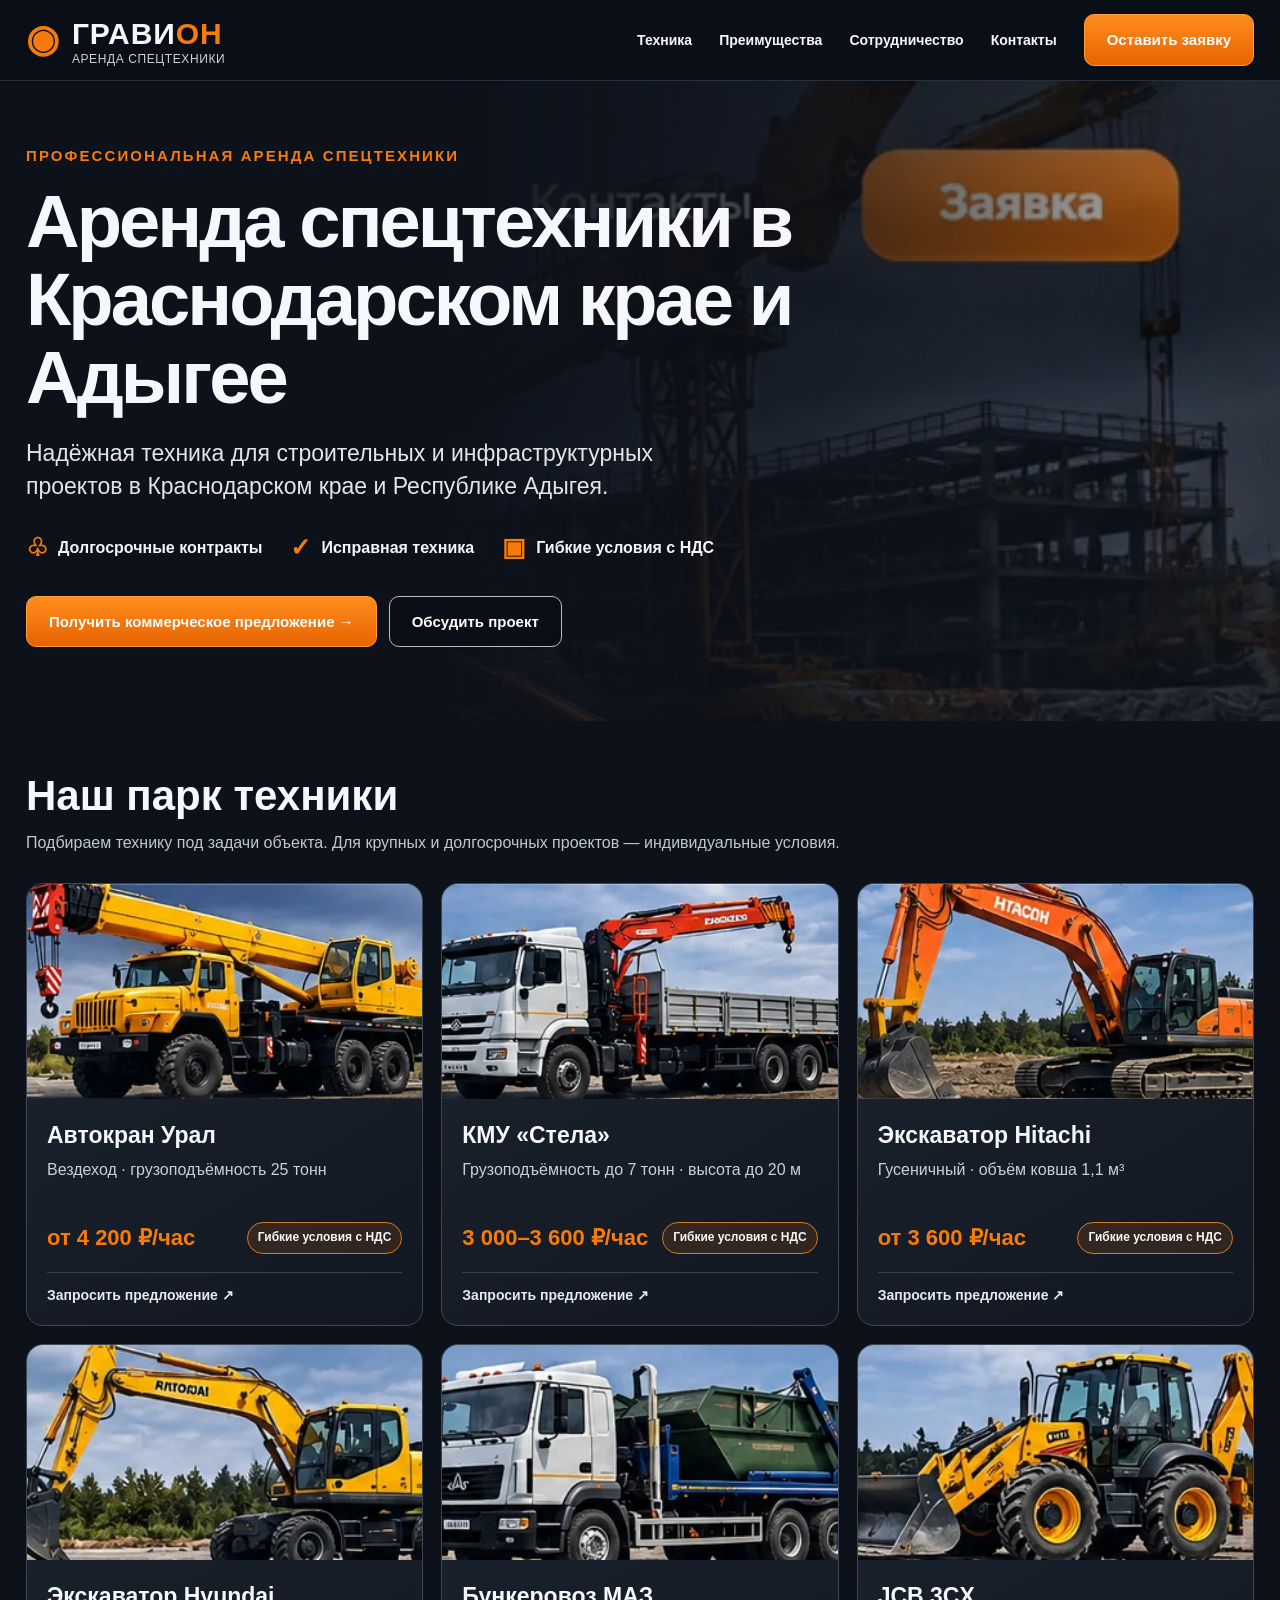
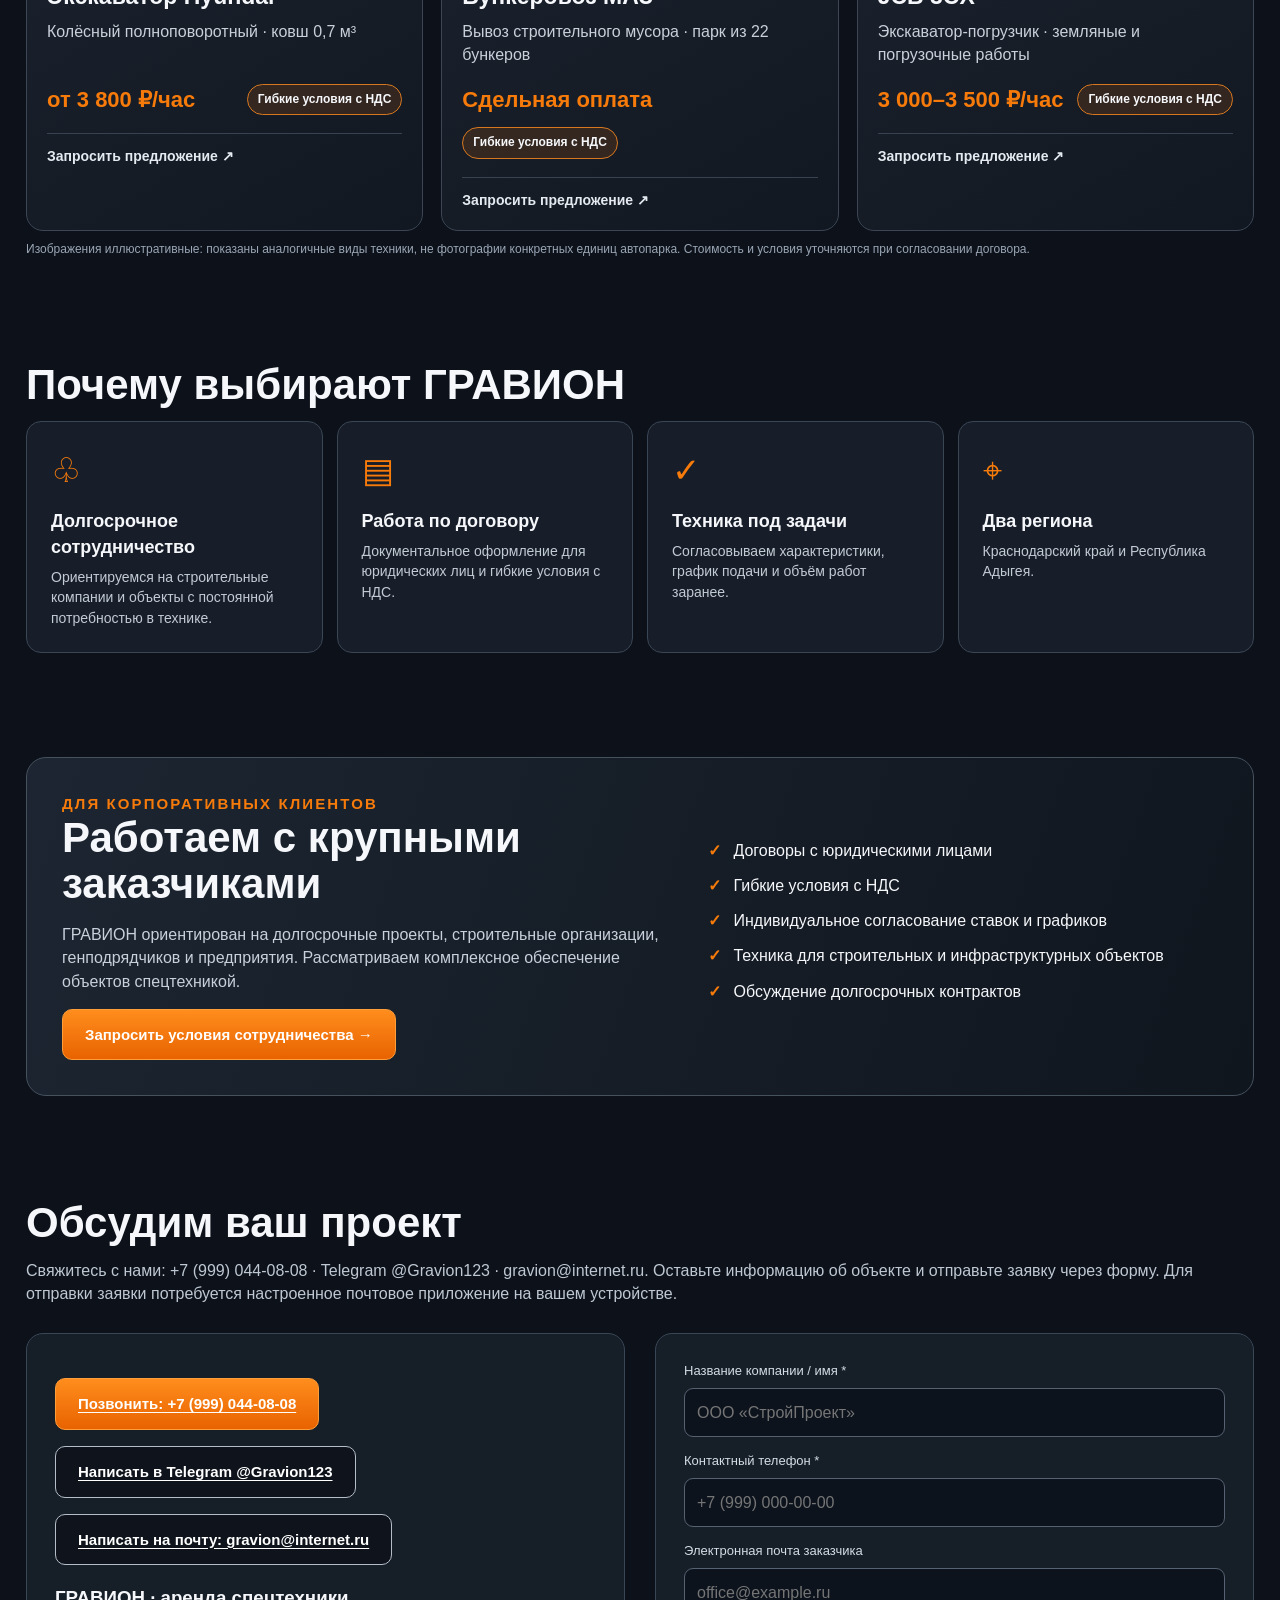
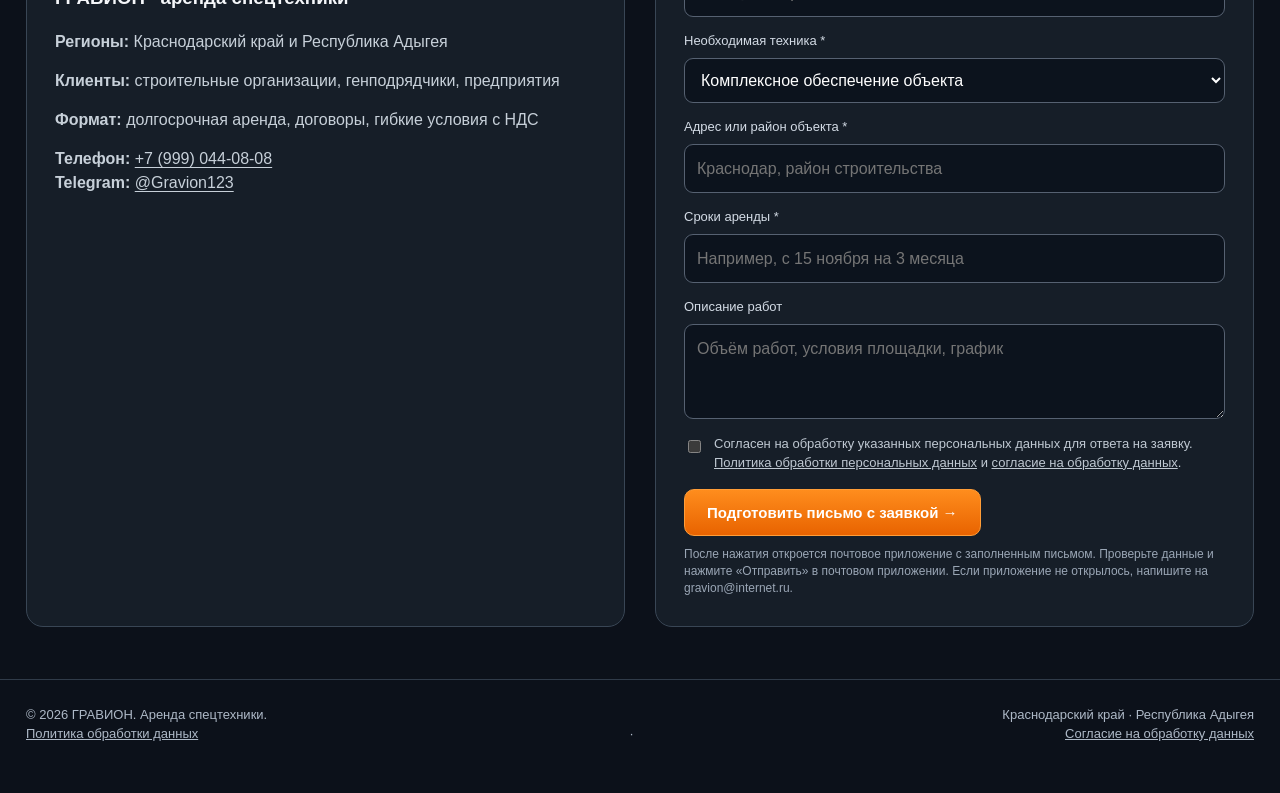
==== commit 1c361b7b: "Add files via upload" ====
--- a/index.html
+++ b/index.html
@@ -1,11 +1,11 @@
-<!doctype html><html lang="ru"><head><meta charset="utf-8"><meta name="viewport" content="width=device-width,initial-scale=1"><meta name="theme-color" content="#0c111a"><meta name="description" content="ГРАВИОН — аренда спецтехники в Краснодарском крае и Республике Адыгея. Автокраны, экскаваторы, КМУ, бункеровозы, JCB 3CX. Долгосрочное сотрудничество."><title>ГРАВИОН — аренда спецтехники</title><style>
+<!doctype html><html lang="ru"><head><meta charset="utf-8"><meta name="viewport" content="width=device-width,initial-scale=1"><meta name="theme-color" content="#0c111a"><meta name="description" content="Аренда автокранов, экскаваторов, КМУ, JCB 3CX и бункеровозов в Краснодарском крае и Адыгее. Долгосрочные проекты, гибкие условия с НДС."><meta name="robots" content="index,follow"><link rel="canonical" href="https://gravion-dev.github.io/gravion-website/"><meta property="og:type" content="website"><meta property="og:locale" content="ru_RU"><meta property="og:title" content="ГРАВИОН — аренда спецтехники в Краснодарском крае и Адыгее"><meta property="og:description" content="Аренда спецтехники для крупных и долгосрочных проектов. Телефон: +7 (999) 044-08-08"><meta property="og:url" content="https://gravion-dev.github.io/gravion-website/"><title>Аренда спецтехники в Краснодарском крае и Адыгее — ГРАВИОН</title><style>
 :root{color-scheme:dark;--bg:#0c111a;--panel:#171e29;--line:#3c4654;--orange:#f77b0b;--text:#f5f7fa;--muted:#bfc8d2}*{box-sizing:border-box}html{scroll-behavior:smooth}body{margin:0;background:var(--bg);color:var(--text);font-family:Inter,-apple-system,BlinkMacSystemFont,"Segoe UI",Arial,sans-serif;line-height:1.45}a{color:inherit;text-decoration:none}.container{max-width:1320px;margin:auto;padding:0 26px}.top{background:rgba(11,16,24,.95);border-bottom:1px solid #27303a;position:sticky;top:0;z-index:10;backdrop-filter:blur(12px)}.top-inner{min-height:80px;display:flex;align-items:center;justify-content:space-between;gap:22px}.logo{display:flex;align-items:center;gap:12px;font-weight:900;font-size:30px;letter-spacing:.03em}.logo-mark{font-size:38px;color:var(--orange)}.logo b{color:var(--orange)}.logo small{display:block;font-size:12px;font-weight:500;letter-spacing:.05em;color:#cbd2db;margin-top:-5px}.nav{display:flex;gap:27px;align-items:center;font-weight:600;font-size:14px}.nav a:hover{color:var(--orange)}.btn{display:inline-flex;justify-content:center;align-items:center;gap:10px;border-radius:10px;padding:14px 22px;background:linear-gradient(180deg,#ff8d1d,#e86300);border:1px solid #ff9d38;color:white;font-weight:800;cursor:pointer;font-size:15px}.btn:hover{filter:brightness(1.1)}.btn.secondary{background:rgba(9,13,20,.6);border-color:#b5bdc9}.hero{position:relative;overflow:hidden;padding:64px 0 74px;background:linear-gradient(90deg,#0c111a 0%,#0c111a 34%,rgba(12,17,26,.75) 62%,rgba(12,17,26,.25)),url('[data-uri]') center right/cover no-repeat}.hero-content{position:relative;z-index:1;max-width:780px}.eyebrow{color:var(--orange);font-size:15px;font-weight:800;letter-spacing:.14em;text-transform:uppercase}.hero h1{font-size:clamp(42px,5.8vw,78px);line-height:1.05;margin:16px 0 20px;letter-spacing:-.04em}.hero p{font-size:clamp(18px,2vw,23px);max-width:720px;color:#e0e5eb;margin:0 0 26px}.hero-benefits{display:flex;flex-wrap:wrap;gap:20px 28px;margin:24px 0 30px;font-weight:700}.hero-benefits span{display:flex;align-items:center;gap:10px}.hero-benefits em{font-size:25px;font-style:normal;color:var(--orange)}.hero-actions{display:flex;gap:12px;flex-wrap:wrap}.section{padding:52px 0}.section h2{font-size:clamp(29px,3.4vw,42px);line-height:1.1;margin:0 0 12px}.intro{color:var(--muted);margin:0 0 28px}.catalog{display:grid;grid-template-columns:repeat(3,minmax(0,1fr));gap:18px}.machine{background:linear-gradient(150deg,#1c2430,#121821);border:1px solid var(--line);border-radius:17px;overflow:hidden;transition:transform .2s,border-color .2s}.machine:hover{transform:translateY(-3px);border-color:#e47b22}.machine img{display:block;width:100%;height:215px;object-fit:cover;object-position:center}.machine-content{padding:20px}.machine h3{font-size:23px;margin:0 0 6px}.machine p{color:#c9d0d9;min-height:48px;margin:0 0 16px}.machine-bottom{display:flex;align-items:center;justify-content:space-between;gap:12px;flex-wrap:wrap}.machine strong{color:var(--orange);font-size:22px}.vat{border:1px solid #d77821;background:rgba(229,104,0,.15);border-radius:99px;padding:6px 10px;font-size:12px;font-weight:700;white-space:nowrap}.machine-link{display:block;margin-top:18px;padding-top:12px;border-top:1px solid #384251;color:#e4eaf0;font-weight:700;font-size:14px}.machine-link:hover{color:var(--orange)}.features{display:grid;grid-template-columns:repeat(4,1fr);gap:14px}.feature{padding:24px;border:1px solid #3b4655;border-radius:15px;background:#171e29}.feature .symbol{font-size:34px;color:var(--orange)}.feature h3{margin:13px 0 7px;font-size:18px}.feature p{margin:0;color:#c2cad4;font-size:14px}.partnership{background:linear-gradient(110deg,#1c2531,#10161e);border:1px solid #46515e;border-radius:20px;padding:35px;display:grid;grid-template-columns:1.2fr 1fr;gap:35px;align-items:center}.partnership h2{margin-bottom:14px}.partnership p{color:#c7d0db}.checklist{list-style:none;padding:0;margin:0 0 24px}.checklist li{margin:12px 0}.checklist li:before{content:'✓';color:var(--orange);font-weight:900;margin-right:12px}.contact-wrap{display:grid;grid-template-columns:1fr 1fr;gap:30px}.contact-panel,.form-panel{border:1px solid #394655;border-radius:17px;background:#161e28;padding:28px}.contact-panel p{color:#c7d0d9}.contact-panel a{text-decoration:underline;text-underline-offset:3px}.field{display:flex;flex-direction:column;gap:7px;margin-bottom:15px}.field label{font-size:13px;color:#d3dbe5}.field input,.field textarea,.field select{font:inherit;width:100%;border:1px solid #566171;border-radius:9px;padding:12px;background:#0c131d;color:#fff}.field textarea{resize:vertical;min-height:95px}.fine{color:#9aa6b5;font-size:12px;margin:10px 0 0}.footer{padding:26px 0;border-top:1px solid #303b49;color:#aeb9c7;font-size:13px}.footer .container{display:flex;justify-content:space-between;gap:20px;flex-wrap:wrap}@media(max-width:1020px){.nav{gap:12px;font-size:12px}.catalog{grid-template-columns:repeat(2,1fr)}.features{grid-template-columns:repeat(2,1fr)}.hero{background-position:60% center}}@media(max-width:700px){.container{padding:0 16px}.top-inner{min-height:70px;flex-wrap:wrap;padding:10px 0}.logo{font-size:23px}.logo-mark{font-size:30px}.nav{width:100%;overflow-x:auto;padding-bottom:6px;gap:18px}.nav .btn{display:none}.hero{padding:58px 0;background:linear-gradient(90deg,rgba(12,17,26,.94),rgba(12,17,26,.72)),url('[data-uri]') center/cover}.hero-benefits{gap:12px}.hero-actions .btn{width:100%}.catalog,.features,.partnership,.contact-wrap{grid-template-columns:1fr}.machine img{height:210px}.section{padding:36px 0}.partnership{padding:24px}}
-</style></head><body><header class="top"><div class="container top-inner"><a class="logo" href="#top" aria-label="ГРАВИОН — главная"><span class="logo-mark">◉</span><span>ГРАВИ<b>ОН</b><small>АРЕНДА СПЕЦТЕХНИКИ</small></span></a><nav class="nav" aria-label="Навигация"><a href="#equipment">Техника</a><a href="#benefits">Преимущества</a><a href="#partnership">Сотрудничество</a><a href="#contact">Контакты</a><a class="btn" href="#contact">Оставить заявку</a></nav></div></header><main id="top"><section class="hero"><div class="container"><div class="hero-content"><div class="eyebrow">Профессиональная аренда спецтехники</div><h1>Аренда спецтехники</h1><p>Надёжная техника для строительных и инфраструктурных проектов в Краснодарском крае и Республике Адыгея.</p><div class="hero-benefits"><span><em>♧</em> Долгосрочные контракты</span><span><em>✓</em> Исправная техника</span><span><em>▣</em> Гибкие условия с НДС</span></div><div class="hero-actions"><a class="btn" href="#contact">Получить коммерческое предложение →</a><a class="btn secondary" href="#partnership">Обсудить проект</a></div></div></div></section><section class="section" id="equipment"><div class="container"><h2>Наш парк техники</h2><p class="intro">Подбираем технику под задачи объекта. Для крупных и долгосрочных проектов — индивидуальные условия.</p><div class="catalog"><article class="machine"><img src="[data-uri]" alt="Иллюстрация: Автокран Урал" loading="lazy"><div class="machine-content"><h3>Автокран Урал</h3><p>Вездеход · грузоподъёмность 25 тонн</p><div class="machine-bottom"><strong>от 4 200 ₽/час</strong><span class="vat">Гибкие условия с НДС</span></div><a class="machine-link" href="#contact" data-equipment="Автокран Урал">Запросить предложение <span aria-hidden="true">↗</span></a></div></article>
+</style></head><body><header class="top"><div class="container top-inner"><a class="logo" href="#top" aria-label="ГРАВИОН — главная"><span class="logo-mark">◉</span><span>ГРАВИ<b>ОН</b><small>АРЕНДА СПЕЦТЕХНИКИ</small></span></a><nav class="nav" aria-label="Навигация"><a href="#equipment">Техника</a><a href="#benefits">Преимущества</a><a href="#partnership">Сотрудничество</a><a href="#contact">Контакты</a><a class="btn" href="#contact">Оставить заявку</a></nav></div></header><main id="top"><section class="hero"><div class="container"><div class="hero-content"><div class="eyebrow">Профессиональная аренда спецтехники</div><h1>Аренда спецтехники в Краснодарском крае и Адыгее</h1><p>Надёжная техника для строительных и инфраструктурных проектов в Краснодарском крае и Республике Адыгея.</p><div class="hero-benefits"><span><em>♧</em> Долгосрочные контракты</span><span><em>✓</em> Исправная техника</span><span><em>▣</em> Гибкие условия с НДС</span></div><div class="hero-actions"><a class="btn" href="#contact">Получить коммерческое предложение →</a><a class="btn secondary" href="#partnership">Обсудить проект</a></div></div></div></section><section class="section" id="equipment"><div class="container"><h2>Наш парк техники</h2><p class="intro">Подбираем технику под задачи объекта. Для крупных и долгосрочных проектов — индивидуальные условия.</p><div class="catalog"><article class="machine"><img src="[data-uri]" alt="Иллюстрация: Автокран Урал" loading="lazy"><div class="machine-content"><h3>Автокран Урал</h3><p>Вездеход · грузоподъёмность 25 тонн</p><div class="machine-bottom"><strong>от 4 200 ₽/час</strong><span class="vat">Гибкие условия с НДС</span></div><a class="machine-link" href="#contact" data-equipment="Автокран Урал">Запросить предложение <span aria-hidden="true">↗</span></a></div></article>
 <article class="machine"><img src="[data-uri]" alt="Иллюстрация: КМУ «Стела»" loading="lazy"><div class="machine-content"><h3>КМУ «Стела»</h3><p>Грузоподъёмность до 7 тонн · высота до 20 м</p><div class="machine-bottom"><strong>3 000–3 600 ₽/час</strong><span class="vat">Гибкие условия с НДС</span></div><a class="machine-link" href="#contact" data-equipment="КМУ «Стела»">Запросить предложение <span aria-hidden="true">↗</span></a></div></article>
 <article class="machine"><img src="[data-uri]" alt="Иллюстрация: Экскаватор Hitachi" loading="lazy"><div class="machine-content"><h3>Экскаватор Hitachi</h3><p>Гусеничный · объём ковша 1,1 м³</p><div class="machine-bottom"><strong>от 3 600 ₽/час</strong><span class="vat">Гибкие условия с НДС</span></div><a class="machine-link" href="#contact" data-equipment="Экскаватор Hitachi">Запросить предложение <span aria-hidden="true">↗</span></a></div></article>
 <article class="machine"><img src="[data-uri]" alt="Иллюстрация: Экскаватор Hyundai" loading="lazy"><div class="machine-content"><h3>Экскаватор Hyundai</h3><p>Колёсный полноповоротный · ковш 0,7 м³</p><div class="machine-bottom"><strong>от 3 800 ₽/час</strong><span class="vat">Гибкие условия с НДС</span></div><a class="machine-link" href="#contact" data-equipment="Экскаватор Hyundai">Запросить предложение <span aria-hidden="true">↗</span></a></div></article>
 <article class="machine"><img src="[data-uri]" alt="Иллюстрация: Бункеровоз МАЗ" loading="lazy"><div class="machine-content"><h3>Бункеровоз МАЗ</h3><p>Вывоз строительного мусора · парк из 22 бункеров</p><div class="machine-bottom"><strong>Сдельная оплата</strong><span class="vat">Гибкие условия с НДС</span></div><a class="machine-link" href="#contact" data-equipment="Бункеровоз МАЗ">Запросить предложение <span aria-hidden="true">↗</span></a></div></article>
-<article class="machine"><img src="[data-uri]" alt="Иллюстрация: JCB 3CX" loading="lazy"><div class="machine-content"><h3>JCB 3CX</h3><p>Экскаватор-погрузчик · земляные и погрузочные работы</p><div class="machine-bottom"><strong>3 000–3 500 ₽/час</strong><span class="vat">Гибкие условия с НДС</span></div><a class="machine-link" href="#contact" data-equipment="JCB 3CX">Запросить предложение <span aria-hidden="true">↗</span></a></div></article></div><p class="fine">Изображения иллюстративные: показаны аналогичные виды техники, не фотографии конкретных единиц автопарка. Стоимость и условия уточняются при согласовании договора.</p></div></section><section class="section" id="benefits"><div class="container"><h2>Почему выбирают ГРАВИОН</h2><div class="features"><div class="feature"><div class="symbol">♧</div><h3>Долгосрочное сотрудничество</h3><p>Ориентируемся на строительные компании и объекты с постоянной потребностью в технике.</p></div><div class="feature"><div class="symbol">▤</div><h3>Работа по договору</h3><p>Документальное оформление для юридических лиц и гибкие условия с НДС.</p></div><div class="feature"><div class="symbol">✓</div><h3>Техника под задачи</h3><p>Согласовываем характеристики, график подачи и объём работ заранее.</p></div><div class="feature"><div class="symbol">⌖</div><h3>Два региона</h3><p>Краснодарский край и Республика Адыгея.</p></div></div></div></section><section class="section" id="partnership"><div class="container"><div class="partnership"><div><div class="eyebrow">Для корпоративных клиентов</div><h2>Работаем с крупными заказчиками</h2><p>ГРАВИОН ориентирован на долгосрочные проекты, строительные организации, генподрядчиков и предприятия. Рассматриваем комплексное обеспечение объектов спецтехникой.</p><a class="btn" href="#contact">Запросить условия сотрудничества →</a></div><div><ul class="checklist"><li>Договоры с юридическими лицами</li><li>Гибкие условия с НДС</li><li>Индивидуальное согласование ставок и графиков</li><li>Техника для строительных и инфраструктурных объектов</li><li>Обсуждение долгосрочных контрактов</li></ul></div></div></div></section><section class="section" id="contact"><div class="container"><h2>Обсудим ваш проект</h2><p class="intro">Свяжитесь с нами: <a href="tel:+79990440808">+7 (999) 044-08-08</a> · <a href="https://t.me/Gravion123" target="_blank" rel="noopener noreferrer">Telegram @Gravion123</a> · <a href="mailto:gravion@internet.ru">gravion@internet.ru</a>. Оставьте информацию об объекте и отправьте заявку через форму. Для отправки заявки потребуется настроенное почтовое приложение на вашем устройстве.</p><div class="contact-wrap"><div class="contact-panel"><p><a class="btn" href="tel:+79990440808">Позвонить: +7 (999) 044-08-08</a></p><p><a class="btn secondary" href="https://t.me/Gravion123" target="_blank" rel="noopener noreferrer">Написать в Telegram @Gravion123</a></p><p><a class="btn secondary" href="mailto:gravion@internet.ru">Написать на почту: gravion@internet.ru</a></p><h3>ГРАВИОН · аренда спецтехники</h3><p><strong>Регионы:</strong> Краснодарский край и Республика Адыгея</p><p><strong>Клиенты:</strong> строительные организации, генподрядчики, предприятия</p><p><strong>Формат:</strong> долгосрочная аренда, договоры, гибкие условия с НДС</p><p><strong>Телефон:</strong> <a h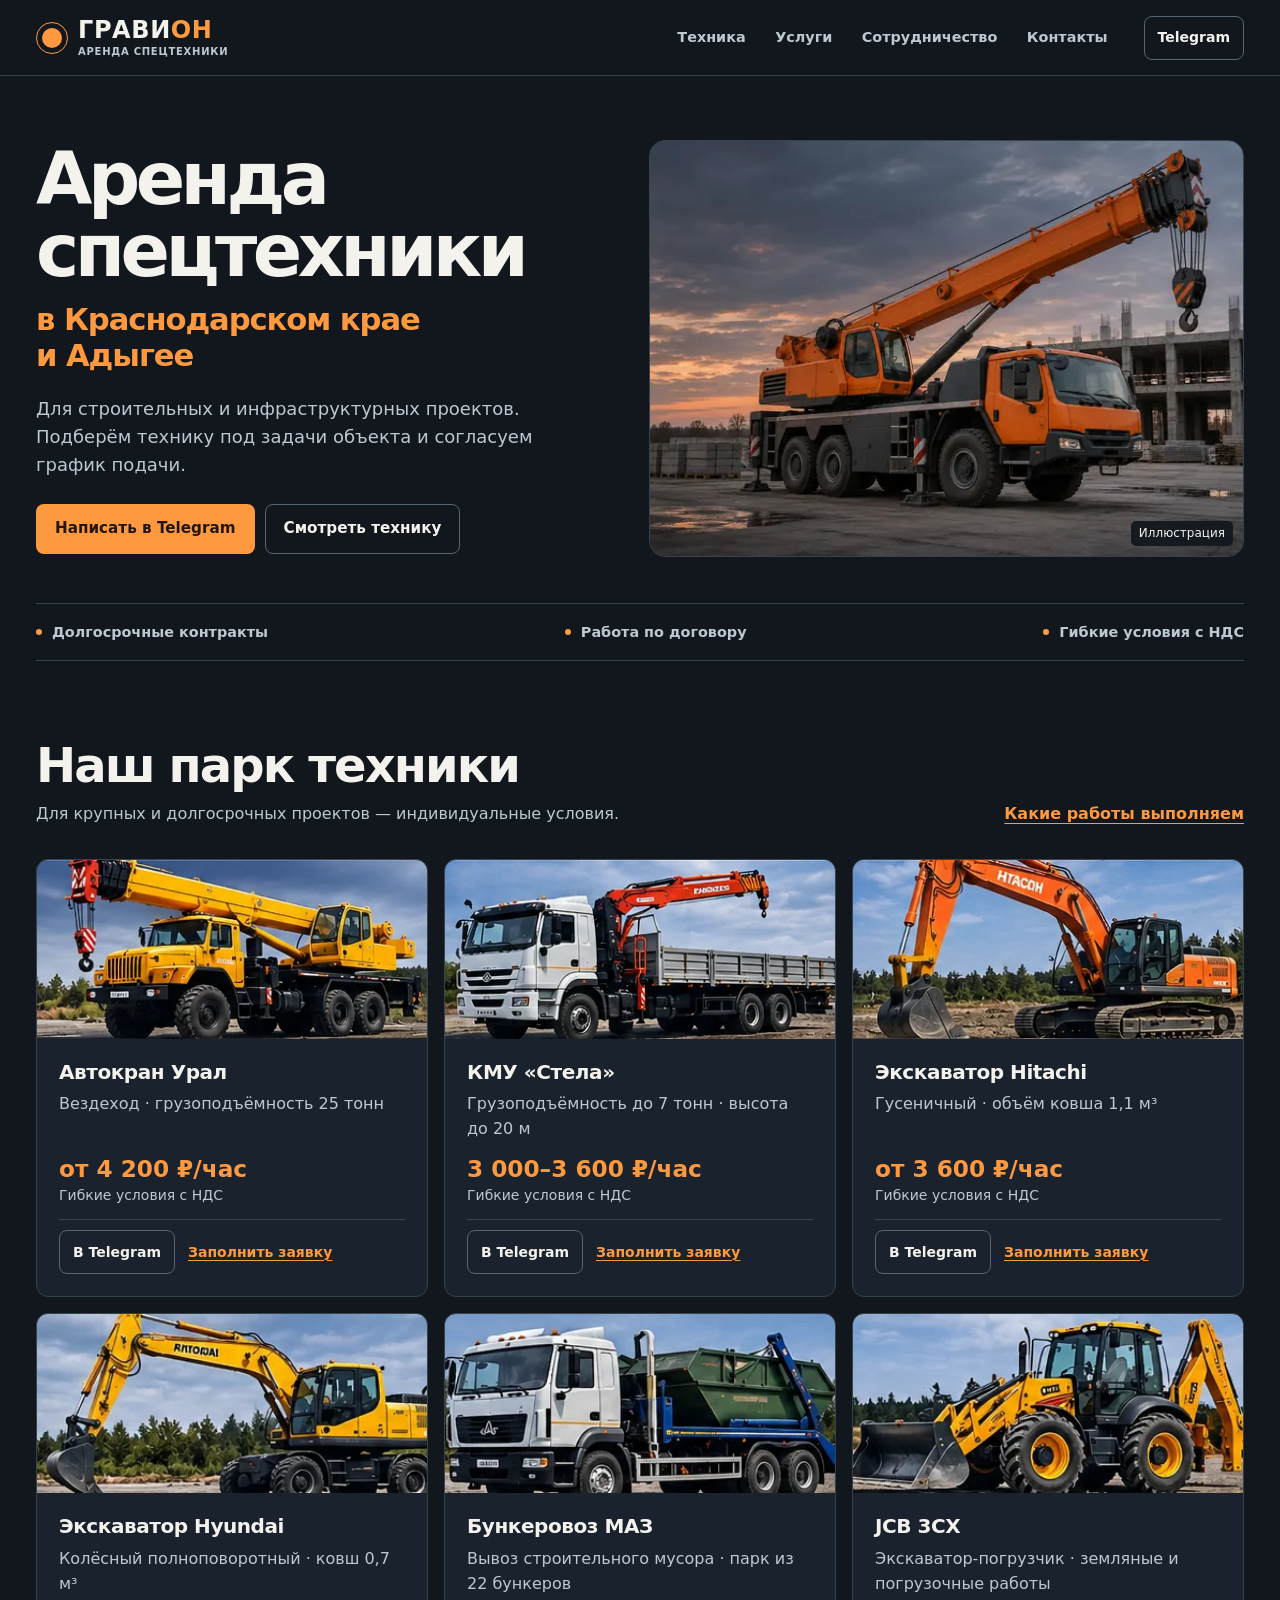
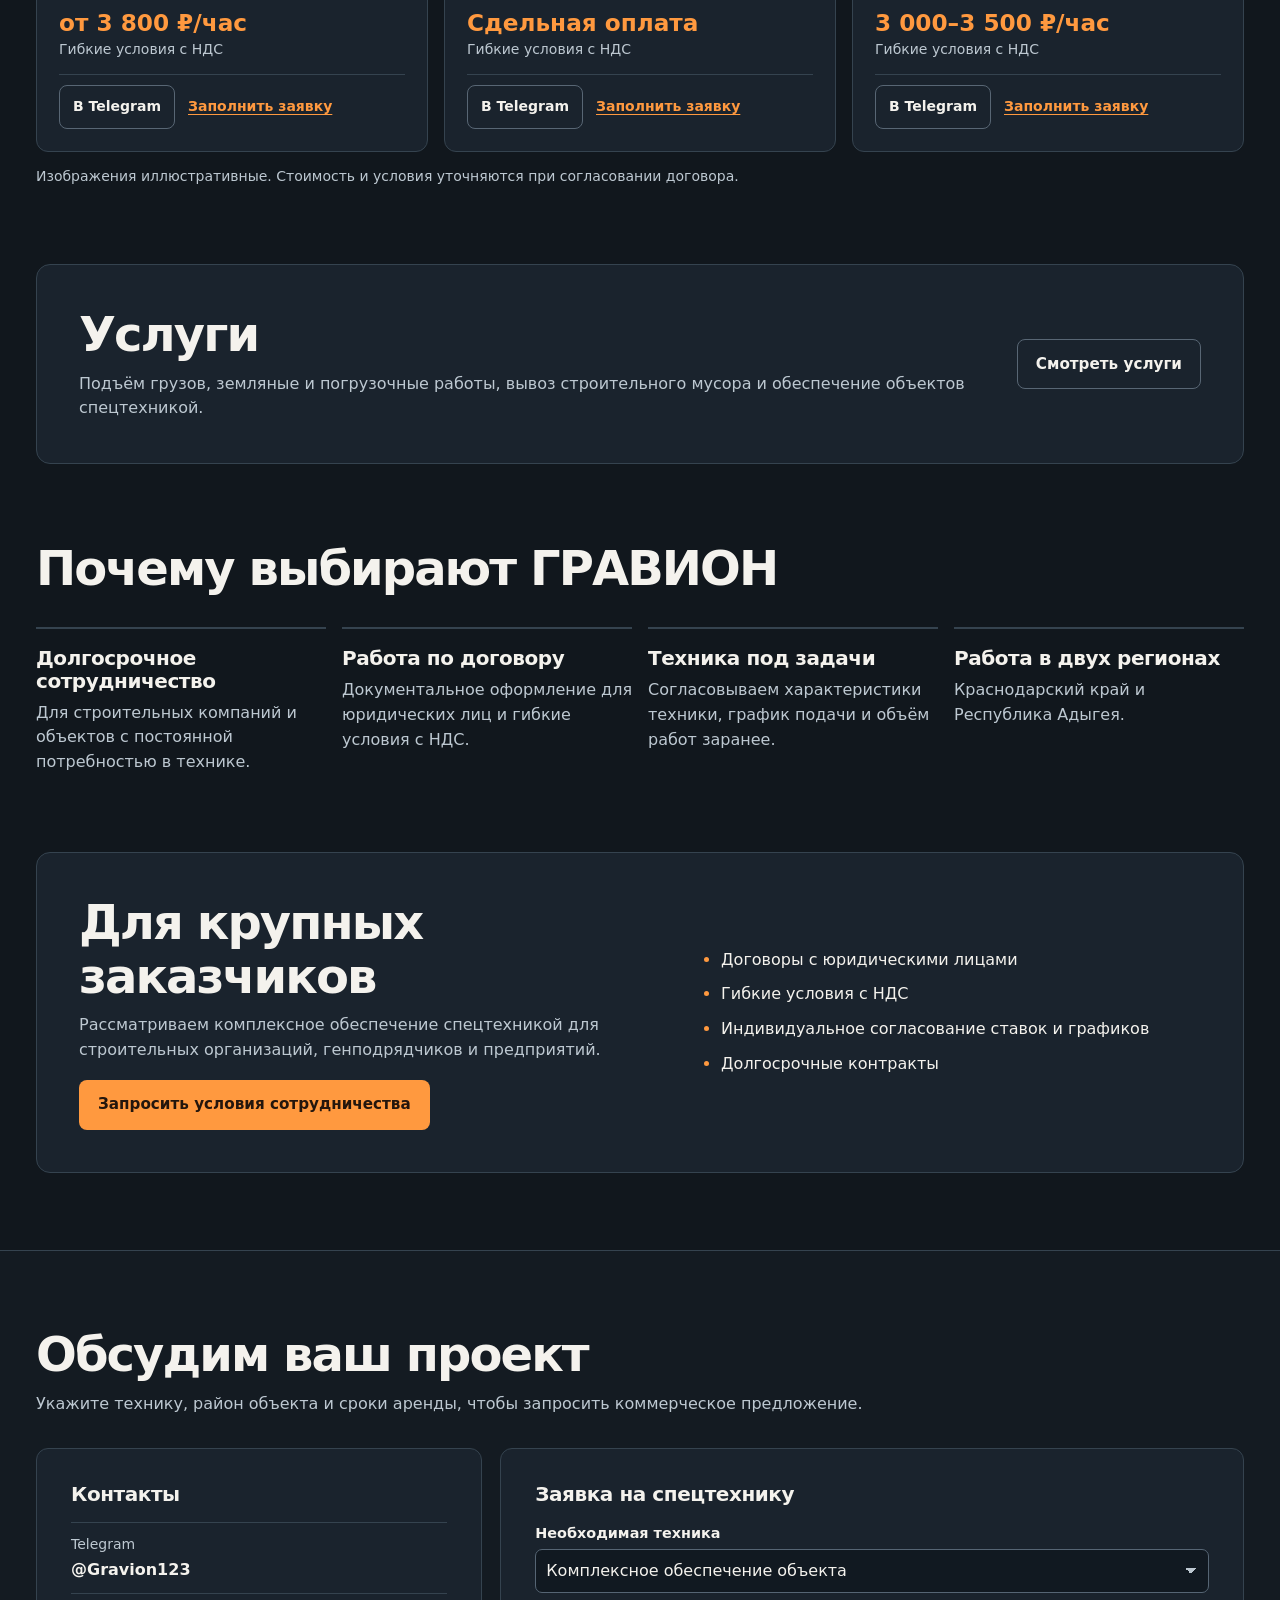
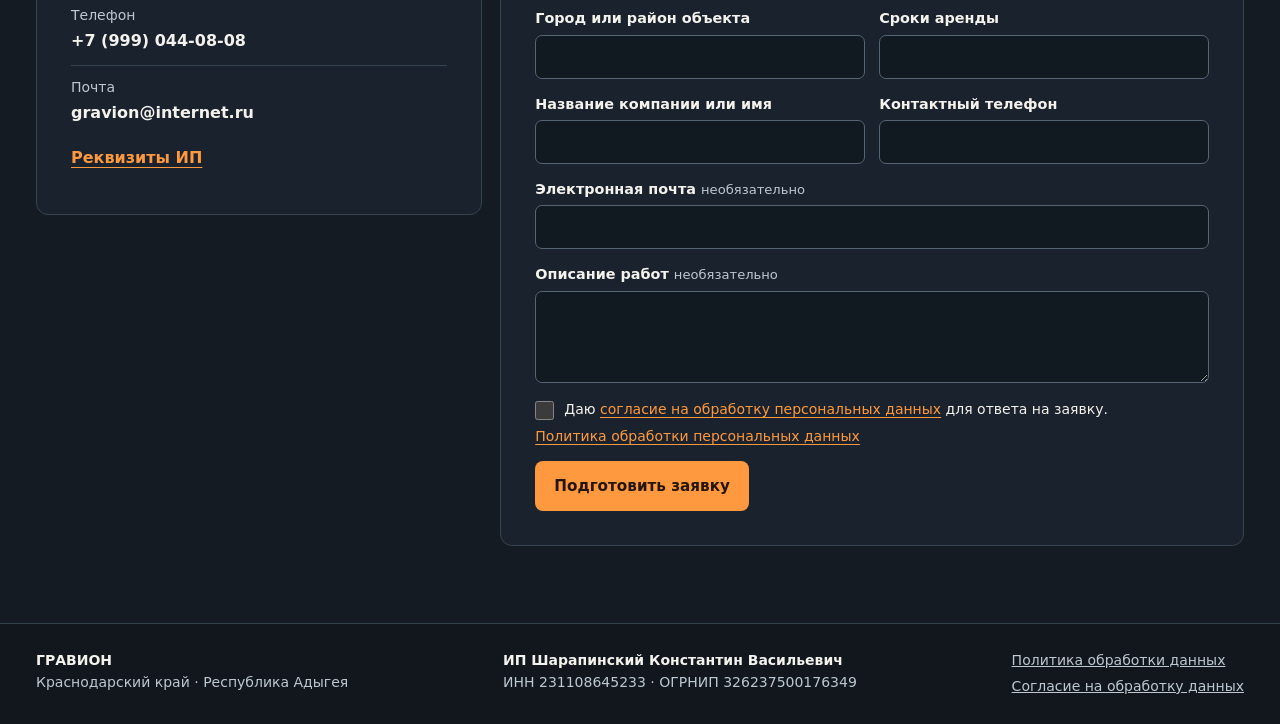
==== commit d9560968: "Обновить сайт ГРАВИОН и добавить страницу услуг" ====
--- a/index.html
+++ b/index.html
@@ -1,27 +1,332 @@
-<!doctype html><html lang="ru"><head><meta charset="utf-8"><meta name="viewport" content="width=device-width,initial-scale=1"><meta name="theme-color" content="#0c111a"><meta name="description" content="Аренда автокранов, экскаваторов, КМУ, JCB 3CX и бункеровозов в Краснодарском крае и Адыгее. Долгосрочные проекты, гибкие условия с НДС."><meta name="robots" content="index,follow"><link rel="canonical" href="https://gravion-dev.github.io/gravion-website/"><meta property="og:type" content="website"><meta property="og:locale" content="ru_RU"><meta property="og:title" content="ГРАВИОН — аренда спецтехники в Краснодарском крае и Адыгее"><meta property="og:description" content="Аренда спецтехники для крупных и долгосрочных проектов. Телефон: +7 (999) 044-08-08"><meta property="og:url" content="https://gravion-dev.github.io/gravion-website/"><title>Аренда спецтехники в Краснодарском крае и Адыгее — ГРАВИОН</title><style>
-:root{color-scheme:dark;--bg:#0c111a;--panel:#171e29;--line:#3c4654;--orange:#f77b0b;--text:#f5f7fa;--muted:#bfc8d2}*{box-sizing:border-box}html{scroll-behavior:smooth}body{margin:0;background:var(--bg);color:var(--text);font-family:Inter,-apple-system,BlinkMacSystemFont,"Segoe UI",Arial,sans-serif;line-height:1.45}a{color:inherit;text-decoration:none}.container{max-width:1320px;margin:auto;padding:0 26px}.top{background:rgba(11,16,24,.95);border-bottom:1px solid #27303a;position:sticky;top:0;z-index:10;backdrop-filter:blur(12px)}.top-inner{min-height:80px;display:flex;align-items:center;justify-content:space-between;gap:22px}.logo{display:flex;align-items:center;gap:12px;font-weight:900;font-size:30px;letter-spacing:.03em}.logo-mark{font-size:38px;color:var(--orange)}.logo b{color:var(--orange)}.logo small{display:block;font-size:12px;font-weight:500;letter-spacing:.05em;color:#cbd2db;margin-top:-5px}.nav{display:flex;gap:27px;align-items:center;font-weight:600;font-size:14px}.nav a:hover{color:var(--orange)}.btn{display:inline-flex;justify-content:center;align-items:center;gap:10px;border-radius:10px;padding:14px 22px;background:linear-gradient(180deg,#ff8d1d,#e86300);border:1px solid #ff9d38;color:white;font-weight:800;cursor:pointer;font-size:15px}.btn:hover{filter:brightness(1.1)}.btn.secondary{background:rgba(9,13,20,.6);border-color:#b5bdc9}.hero{position:relative;overflow:hidden;padding:64px 0 74px;background:linear-gradient(90deg,#0c111a 0%,#0c111a 34%,rgba(12,17,26,.75) 62%,rgba(12,17,26,.25)),url('[data-uri]') center right/cover no-repeat}.hero-content{position:relative;z-index:1;max-width:780px}.eyebrow{color:var(--orange);font-size:15px;font-weight:800;letter-spacing:.14em;text-transform:uppercase}.hero h1{font-size:clamp(42px,5.8vw,78px);line-height:1.05;margin:16px 0 20px;letter-spacing:-.04em}.hero p{font-size:clamp(18px,2vw,23px);max-width:720px;color:#e0e5eb;margin:0 0 26px}.hero-benefits{display:flex;flex-wrap:wrap;gap:20px 28px;margin:24px 0 30px;font-weight:700}.hero-benefits span{display:flex;align-items:center;gap:10px}.hero-benefits em{font-size:25px;font-style:normal;color:var(--orange)}.hero-actions{display:flex;gap:12px;flex-wrap:wrap}.section{padding:52px 0}.section h2{font-size:clamp(29px,3.4vw,42px);line-height:1.1;margin:0 0 12px}.intro{color:var(--muted);margin:0 0 28px}.catalog{display:grid;grid-template-columns:repeat(3,minmax(0,1fr));gap:18px}.machine{background:linear-gradient(150deg,#1c2430,#121821);border:1px solid var(--line);border-radius:17px;overflow:hidden;transition:transform .2s,border-color .2s}.machine:hover{transform:translateY(-3px);border-color:#e47b22}.machine img{display:block;width:100%;height:215px;object-fit:cover;object-position:center}.machine-content{padding:20px}.machine h3{font-size:23px;margin:0 0 6px}.machine p{color:#c9d0d9;min-height:48px;margin:0 0 16px}.machine-bottom{display:flex;align-items:center;justify-content:space-between;gap:12px;flex-wrap:wrap}.machine strong{color:var(--orange);font-size:22px}.vat{border:1px solid #d77821;background:rgba(229,104,0,.15);border-radius:99px;padding:6px 10px;font-size:12px;font-weight:700;white-space:nowrap}.machine-link{display:block;margin-top:18px;padding-top:12px;border-top:1px solid #384251;color:#e4eaf0;font-weight:700;font-size:14px}.machine-link:hover{color:var(--orange)}.features{display:grid;grid-template-columns:repeat(4,1fr);gap:14px}.feature{padding:24px;border:1px solid #3b4655;border-radius:15px;background:#171e29}.feature .symbol{font-size:34px;color:var(--orange)}.feature h3{margin:13px 0 7px;font-size:18px}.feature p{margin:0;color:#c2cad4;font-size:14px}.partnership{background:linear-gradient(110deg,#1c2531,#10161e);border:1px solid #46515e;border-radius:20px;padding:35px;display:grid;grid-template-columns:1.2fr 1fr;gap:35px;align-items:center}.partnership h2{margin-bottom:14px}.partnership p{color:#c7d0db}.checklist{list-style:none;padding:0;margin:0 0 24px}.checklist li{margin:12px 0}.checklist li:before{content:'✓';color:var(--orange);font-weight:900;margin-right:12px}.contact-wrap{display:grid;grid-template-columns:1fr 1fr;gap:30px}.contact-panel,.form-panel{border:1px solid #394655;border-radius:17px;background:#161e28;padding:28px}.contact-panel p{color:#c7d0d9}.contact-panel a{text-decoration:underline;text-underline-offset:3px}.field{display:flex;flex-direction:column;gap:7px;margin-bottom:15px}.field label{font-size:13px;color:#d3dbe5}.field input,.field textarea,.field select{font:inherit;width:100%;border:1px solid #566171;border-radius:9px;padding:12px;background:#0c131d;color:#fff}.field textarea{resize:vertical;min-height:95px}.fine{color:#9aa6b5;font-size:12px;margin:10px 0 0}.footer{padding:26px 0;border-top:1px solid #303b49;color:#aeb9c7;font-size:13px}.footer .container{display:flex;justify-content:space-between;gap:20px;flex-wrap:wrap}@media(max-width:1020px){.nav{gap:12px;font-size:12px}.catalog{grid-template-columns:repeat(2,1fr)}.features{grid-template-columns:repeat(2,1fr)}.hero{background-position:60% center}}@media(max-width:700px){.container{padding:0 16px}.top-inner{min-height:70px;flex-wrap:wrap;padding:10px 0}.logo{font-size:23px}.logo-mark{font-size:30px}.nav{width:100%;overflow-x:auto;padding-bottom:6px;gap:18px}.nav .btn{display:none}.hero{padding:58px 0;background:linear-gradient(90deg,rgba(12,17,26,.94),rgba(12,17,26,.72)),url('[data-uri]') center/cover}.hero-benefits{gap:12px}.hero-actions .btn{width:100%}.catalog,.features,.partnership,.contact-wrap{grid-template-columns:1fr}.machine img{height:210px}.section{padding:36px 0}.partnership{padding:24px}}
-</style></head><body><header class="top"><div class="container top-inner"><a class="logo" href="#top" aria-label="ГРАВИОН — главная"><span class="logo-mark">◉</span><span>ГРАВИ<b>ОН</b><small>АРЕНДА СПЕЦТЕХНИКИ</small></span></a><nav class="nav" aria-label="Навигация"><a href="#equipment">Техника</a><a href="#benefits">Преимущества</a><a href="#partnership">Сотрудничество</a><a href="#contact">Контакты</a><a class="btn" href="#contact">Оставить заявку</a></nav></div></header><main id="top"><section class="hero"><div class="container"><div class="hero-content"><div class="eyebrow">Профессиональная аренда спецтехники</div><h1>Аренда спецтехники в Краснодарском крае и Адыгее</h1><p>Надёжная техника для строительных и инфраструктурных проектов в Краснодарском крае и Республике Адыгея.</p><div class="hero-benefits"><span><em>♧</em> Долгосрочные контракты</span><span><em>✓</em> Исправная техника</span><span><em>▣</em> Гибкие условия с НДС</span></div><div class="hero-actions"><a class="btn" href="#contact">Получить коммерческое предложение →</a><a class="btn secondary" href="#partnership">Обсудить проект</a></div></div></div></section><section class="section" id="equipment"><div class="container"><h2>Наш парк техники</h2><p class="intro">Подбираем технику под задачи объекта. Для крупных и долгосрочных проектов — индивидуальные условия.</p><div class="catalog"><article class="machine"><img src="[data-uri]" alt="Иллюстрация: Автокран Урал" loading="lazy"><div class="machine-content"><h3>Автокран Урал</h3><p>Вездеход · грузоподъёмность 25 тонн</p><div class="machine-bottom"><strong>от 4 200 ₽/час</strong><span class="vat">Гибкие условия с НДС</span></div><a class="machine-link" href="#contact" data-equipment="Автокран Урал">Запросить предложение <span aria-hidden="true">↗</span></a></div></article>
-<article class="machine"><img src="[data-uri]" alt="Иллюстрация: КМУ «Стела»" loading="lazy"><div class="machine-content"><h3>КМУ «Стела»</h3><p>Грузоподъёмность до 7 тонн · высота до 20 м</p><div class="machine-bottom"><strong>3 000–3 600 ₽/час</strong><span class="vat">Гибкие условия с НДС</span></div><a class="machine-link" href="#contact" data-equipment="КМУ «Стела»">Запросить предложение <span aria-hidden="true">↗</span></a></div></article>
-<article class="machine"><img src="[data-uri]" alt="Иллюстрация: Экскаватор Hitachi" loading="lazy"><div class="machine-content"><h3>Экскаватор Hitachi</h3><p>Гусеничный · объём ковша 1,1 м³</p><div class="machine-bottom"><strong>от 3 600 ₽/час</strong><span class="vat">Гибкие условия с НДС</span></div><a class="machine-link" href="#contact" data-equipment="Экскаватор Hitachi">Запросить предложение <span aria-hidden="true">↗</span></a></div></article>
-<article class="machine"><img src="[data-uri]" alt="Иллюстрация: Экскаватор Hyundai" loading="lazy"><div class="machine-content"><h3>Экскаватор Hyundai</h3><p>Колёсный полноповоротный · ковш 0,7 м³</p><div class="machine-bottom"><strong>от 3 800 ₽/час</strong><span class="vat">Гибкие условия с НДС</span></div><a class="machine-link" href="#contact" data-equipment="Экскаватор Hyundai">Запросить предложение <span aria-hidden="true">↗</span></a></div></article>
-<article class="machine"><img src="[data-uri]" alt="Иллюстрация: Бункеровоз МАЗ" loading="lazy"><div class="machine-content"><h3>Бункеровоз МАЗ</h3><p>Вывоз строительного мусора · парк из 22 бункеров</p><div class="machine-bottom"><strong>Сдельная оплата</strong><span class="vat">Гибкие условия с НДС</span></div><a class="machine-link" href="#contact" data-equipment="Бункеровоз МАЗ">Запросить предложение <span aria-hidden="true">↗</span></a></div></article>
-<article class="machine"><img src="[data-uri]" alt="Иллюстрация: JCB 3CX" loading="lazy"><div class="machine-content"><h3>JCB 3CX</h3><p>Экскаватор-погрузчик · земляные и погрузочные работы</p><div class="machine-bottom"><strong>3 000–3 500 ₽/час</strong><span class="vat">Гибкие условия с НДС</span></div><a class="machine-link" href="#contact" data-equipment="JCB 3CX">Запросить предложение <span aria-hidden="true">↗</span></a></div></article></div><p class="fine">Изображения иллюстративные: показаны аналогичные виды техники, не фотографии конкретных единиц автопарка. Стоимость и условия уточняются при согласовании договора.</p></div></section><section class="section" id="benefits"><div class="container"><h2>Почему выбирают ГРАВИОН</h2><div class="features"><div class="feature"><div class="symbol">♧</div><h3>Долгосрочное сотрудничество</h3><p>Ориентируемся на строительные компании и объекты с постоянной потребностью в технике.</p></div><div class="feature"><div class="symbol">▤</div><h3>Работа по договору</h3><p>Документальное оформление для юридических лиц и гибкие условия с НДС.</p></div><div class="feature"><div class="symbol">✓</div><h3>Техника под задачи</h3><p>Согласовываем характеристики, график подачи и объём работ заранее.</p></div><div class="feature"><div class="symbol">⌖</div><h3>Два региона</h3><p>Краснодарский край и Республика Адыгея.</p></div></div></div></section><section class="section" id="partnership"><div class="container"><div class="partnership"><div><div class="eyebrow">Для корпоративных клиентов</div><h2>Работаем с крупными заказчиками</h2><p>ГРАВИОН ориентирован на долгосрочные проекты, строительные организации, генподрядчиков и предприятия. Рассматриваем комплексное обеспечение объектов спецтехникой.</p><a class="btn" href="#contact">Запросить условия сотрудничества →</a></div><div><ul class="checklist"><li>Договоры с юридическими лицами</li><li>Гибкие условия с НДС</li><li>Индивидуальное согласование ставок и графиков</li><li>Техника для строительных и инфраструктурных объектов</li><li>Обсуждение долгосрочных контрактов</li></ul></div></div></div></section><section class="section" id="contact"><div class="container"><h2>Обсудим ваш проект</h2><p class="intro">Свяжитесь с нами: <a href="tel:+79990440808">+7 (999) 044-08-08</a> · <a href="https://t.me/Gravion123" target="_blank" rel="noopener noreferrer">Telegram @Gravion123</a> · <a href="mailto:gravion@internet.ru">gravion@internet.ru</a>. Оставьте информацию об объекте и отправьте заявку через форму. Для отправки заявки потребуется настроенное почтовое приложение на вашем устройстве.</p><div class="contact-wrap"><div class="contact-panel"><p><a class="btn" href="tel:+79990440808">Позвонить: +7 (999) 044-08-08</a></p><p><a class="btn secondary" href="https://t.me/Gravion123" target="_blank" rel="noopener noreferrer">Написать в Telegram @Gravion123</a></p><p><a class="btn secondary" href="mailto:gravion@internet.ru">Написать на почту: gravion@internet.ru</a></p><h3>ГРАВИОН · аренда спецтехники</h3><p><strong>Регионы:</strong> Краснодарский край и Республика Адыгея</p><p><strong>Клиенты:</strong> строительные организации, генподрядчики, предприятия</p><p><strong>Формат:</strong> долгосрочная аренда, договоры, гибкие условия с НДС</p><p><strong>Телефон:</strong> <a href="tel:+79990440808">+7 (999) 044-08-08</a><br><strong>Telegram:</strong> <a href="https://t.me/Gravion123" target="_blank" rel="noopener noreferrer">@Gravion123</a></p></div><div class="form-panel"><form id="request" action="mailto:gravion@internet.ru" method="GET"><div class="field"><label for="company">Название компании / имя *</label><input id="company" name="Компания" required maxlength="150" placeholder="ООО «СтройПроект»"></div><div class="field"><label for="contactInfo">Контактный телефон *</label><input id="contactInfo" name="Телефон" type="tel" required maxlength="40" placeholder="+7 (999) 000-00-00"></div><div class="field"><label for="email">Электронная почта заказчика</label><input id="email" name="Email заказчика" type="email" maxlength="150" placeholder="office@example.ru"></div><div class="field"><label for="machine">Необходимая техника *</label><select id="machine" name="Техника" required><option value="Комплексное обеспечение объекта">Комплексное обеспечение объекта</option><option value="Автокран Урал">Автокран Урал</option><option value="КМУ «Стела»">КМУ «Стела»</option><option value="Экскаватор Hitachi">Экскаватор Hitachi</option><option value="Экскаватор Hyundai">Экскаватор Hyundai</option><option value="Бункеровоз МАЗ">Бункеровоз МАЗ</option><option value="JCB 3CX">JCB 3CX</option></select></div><div class="field"><label for="location">Адрес или район объекта *</label><input id="location" name="Местоположение объекта" required maxlength="200" placeholder="Краснодар, район строительства"></div><div class="field"><label for="dates">Сроки аренды *</label><input id="dates" name="Сроки аренды" required maxlength="150" placeholder="Например, с 15 ноября на 3 месяца"></div><div class="field"><label for="details">Описание работ</label><textarea id="details" name="Описание работ" maxlength="3000" placeholder="Объём работ, условия площадки, график"></textarea></div><div style="display:flex;gap:10px;align-items:flex-start;margin:16px 0"><input type="checkbox" id="consent" required style="margin-top:5px"><label for="consent" style="font-size:13px;color:#bfc8d2">Согласен на обработку указанных персональных данных для ответа на заявку. <a href="privacy.html" style="text-decoration:underline">Политика обработки персональных данных</a> и <a href="consent.html" style="text-decoration:underline">согласие на обработку данных</a>.</label></div><button class="btn" type="submit">Подготовить письмо с заявкой →</button><p class="fine">После нажатия откроется почтовое приложение с заполненным письмом. Проверьте данные и нажмите «Отправить» в почтовом приложении. Если приложение не открылось, напишите на gravion@internet.ru.</p></form></div></div></div></div></section></main><footer class="footer"><div class="container"><span>© <span id="year"></span> ГРАВИОН. Аренда спецтехники.</span><span>Краснодарский край · Республика Адыгея</span></div><div class="container" style="padding-bottom:24px;font-size:13px"><a href="privacy.html" style="text-decoration:underline">Политика обработки данных</a> · <a href="consent.html" style="text-decoration:underline">Согласие на обработку данных</a></div></footer><script>
-document.getElementById('request').addEventListener('submit',function(event){
-  event.preventDefault();
-  if(!this.reportValidity())return;
-  const get=id=>document.getElementById(id).value.trim();
-  const subject='Заявка на аренду спецтехники — ГРАВИОН';
-  const body=[
-    'Заявка с сайта ГРАВИОН','',
-    'Компания / имя: '+get('company'),
-    'Телефон: '+get('contactInfo'),
-    'Email заказчика: '+(get('email')||'Не указан'),
-    'Необходимая техника: '+get('machine'),
-    'Адрес объекта: '+get('location'),
-    'Сроки аренды: '+get('dates'),
-    'Описание работ: '+(get('details')||'Не указано')
-  ].join('\n');
-  window.location.href='mailto:gravion@internet.ru?subject='+encodeURIComponent(subject)+'&body='+encodeURIComponent(body);
-});
-document.getElementById('year').textContent=new Date().getFullYear();document.querySelectorAll('[data-equipment]').forEach(a=>a.addEventListener('click',()=>{const select=document.getElementById('machine');const value=a.dataset.equipment;if([...select.options].some(o=>o.value===value))select.value=value}));
-</script></body></html>+<!doctype html>
+<html lang="ru">
+<head>
+  <meta charset="utf-8">
+  <meta name="viewport" content="width=device-width, initial-scale=1">
+  <link rel="icon" href="favicon.ico" sizes="16x16 32x32 48x48">
+  <meta name="theme-color" content="#11171d">
+  <title>Аренда спецтехники в Краснодарском крае и Адыгее — ГРАВИОН</title>
+  <meta name="description" content="Аренда автокранов, экскаваторов, КМУ, JCB 3CX и бункеровозов в Краснодарском крае и Адыгее. Цены и характеристики парка ГРАВИОН.">
+  <link rel="canonical" href="https://gravion-dev.github.io/gravion-website/">
+  <meta property="og:type" content="website">
+  <meta property="og:locale" content="ru_RU">
+  <meta property="og:title" content="ГРАВИОН — аренда спецтехники в Краснодарском крае и Адыгее">
+  <meta property="og:description" content="Спецтехника для строительных и инфраструктурных проектов. Узнайте ставки и запросите коммерческое предложение.">
+  <meta property="og:url" content="https://gravion-dev.github.io/gravion-website/">
+  <meta property="og:image" content="https://gravion-dev.github.io/gravion-website/assets/images/hero-960.webp">
+  <meta property="og:image:alt" content="Иллюстрация автокрана на стройплощадке">
+  <link rel="stylesheet" href="assets/site.css">
+  <script src="assets/request.js" defer></script>
+  <script type="application/ld+json">
+    {
+      "@context": "https://schema.org",
+      "@type": "Organization",
+      "@id": "https://gravion-dev.github.io/gravion-website/#organization",
+      "name": "ГРАВИОН",
+      "legalName": "Индивидуальный предприниматель Шарапинский Константин Васильевич",
+      "url": "https://gravion-dev.github.io/gravion-website/",
+      "telephone": "+79990440808",
+      "email": "gravion@internet.ru",
+      "areaServed": ["Краснодарский край", "Республика Адыгея"]
+    }
+  </script>
+</head>
+<body>
+  <a class="skip-link" href="#top">Перейти к содержимому</a>
+  <header class="top">
+    <div class="container top-inner">
+      <a class="logo" href="./" aria-label="ГРАВИОН — главная">
+        <span class="logo-mark" aria-hidden="true"></span>
+        <span>ГРАВИ<b>ОН</b><small>Аренда спецтехники</small></span>
+      </a>
+      <nav class="nav" aria-label="Основная навигация">
+        <a href="#equipment">Техника</a>
+        <a href="services/">Услуги</a>
+        <a href="#partnership">Сотрудничество</a>
+        <a href="#contact">Контакты</a>
+      </nav>
+      <a class="btn btn-small btn-outline" href="https://t.me/Gravion123">Telegram</a>
+    </div>
+  </header>
+
+  <main id="top" tabindex="-1">
+    <section class="hero" aria-labelledby="hero-title">
+      <div class="container">
+        <div class="hero-grid">
+          <div class="hero-content">
+            <h1 id="hero-title">Аренда<br class="desktop-break"> спецтехники <span>в Краснодарском крае и&nbsp;Адыгее</span></h1>
+            <p>Для строительных и инфраструктурных проектов. Подберём технику под задачи объекта и согласуем график подачи.</p>
+            <div class="actions">
+              <a class="btn" href="https://t.me/Gravion123">Написать в Telegram</a>
+              <a class="btn btn-outline" href="#equipment">Смотреть технику</a>
+            </div>
+          </div>
+          <figure class="hero-media">
+            <img src="assets/images/hero-960.webp"
+                 srcset="assets/images/hero-640.webp 640w, assets/images/hero-960.webp 960w, assets/images/hero-1440.webp 1440w"
+                 sizes="(max-width: 700px) calc(100vw - 36px), (max-width: 1260px) 47vw, 620px"
+                 width="1440" height="960" fetchpriority="high" alt="Иллюстрация автокрана на стройплощадке">
+            <figcaption>Иллюстрация</figcaption>
+          </figure>
+        </div>
+        <ul class="hero-benefits" aria-label="Условия работы">
+          <li>Долгосрочные контракты</li>
+          <li>Работа по договору</li>
+          <li>Гибкие условия с НДС</li>
+        </ul>
+      </div>
+    </section>
+
+    <section class="section" id="equipment" aria-labelledby="equipment-title">
+      <div class="container">
+        <div class="section-head">
+          <div>
+            <h2 id="equipment-title">Наш парк техники</h2>
+            <p>Для крупных и долгосрочных проектов — индивидуальные условия.</p>
+          </div>
+          <a class="text-link" href="services/">Какие работы выполняем</a>
+        </div>
+        <div class="catalog">
+          <article class="machine" id="ural">
+            <img src="assets/images/ural-crane.webp" width="474" height="182" alt="Иллюстрация: Автокран Урал" loading="lazy" decoding="async">
+            <div class="machine-content">
+              <h3>Автокран Урал</h3>
+              <p class="machine-spec">Вездеход · грузоподъёмность 25 тонн</p>
+              <div class="machine-bottom">
+                <strong>от 4 200 ₽/час</strong>
+                <span class="vat">Гибкие условия с НДС</span>
+              </div>
+              <div class="machine-actions">
+                <a class="btn btn-small btn-outline" href="https://t.me/Gravion123?text=%D0%97%D0%B4%D1%80%D0%B0%D0%B2%D1%81%D1%82%D0%B2%D1%83%D0%B9%D1%82%D0%B5%21%20%D0%98%D0%BD%D1%82%D0%B5%D1%80%D0%B5%D1%81%D1%83%D0%B5%D1%82%20%D0%B0%D1%80%D0%B5%D0%BD%D0%B4%D0%B0%3A%20%D0%90%D0%B2%D1%82%D0%BE%D0%BA%D1%80%D0%B0%D0%BD%20%D0%A3%D1%80%D0%B0%D0%BB.%20%D0%9F%D0%BE%D0%B4%D1%81%D0%BA%D0%B0%D0%B6%D0%B8%D1%82%D0%B5%20%D1%83%D1%81%D0%BB%D0%BE%D0%B2%D0%B8%D1%8F%2C%20%D0%BF%D0%BE%D0%B6%D0%B0%D0%BB%D1%83%D0%B9%D1%81%D1%82%D0%B0." aria-label="Написать в Telegram о технике: Автокран Урал">В Telegram</a>
+                <a class="text-link" href="#request" data-equipment="Автокран Урал" aria-label="Заполнить заявку на технику: Автокран Урал">Заполнить заявку</a>
+              </div>
+            </div>
+          </article>
+          <article class="machine" id="stela">
+            <img src="assets/images/stela-kmu.webp" width="456" height="182" alt="Иллюстрация: КМУ «Стела»" loading="lazy" decoding="async">
+            <div class="machine-content">
+              <h3>КМУ «Стела»</h3>
+              <p class="machine-spec">Грузоподъёмность до 7 тонн · высота до 20 м</p>
+              <div class="machine-bottom">
+                <strong>3 000–3 600 ₽/час</strong>
+                <span class="vat">Гибкие условия с НДС</span>
+              </div>
+              <div class="machine-actions">
+                <a class="btn btn-small btn-outline" href="https://t.me/Gravion123?text=%D0%97%D0%B4%D1%80%D0%B0%D0%B2%D1%81%D1%82%D0%B2%D1%83%D0%B9%D1%82%D0%B5%21%20%D0%98%D0%BD%D1%82%D0%B5%D1%80%D0%B5%D1%81%D1%83%D0%B5%D1%82%20%D0%B0%D1%80%D0%B5%D0%BD%D0%B4%D0%B0%3A%20%D0%9A%D0%9C%D0%A3%20%C2%AB%D0%A1%D1%82%D0%B5%D0%BB%D0%B0%C2%BB.%20%D0%9F%D0%BE%D0%B4%D1%81%D0%BA%D0%B0%D0%B6%D0%B8%D1%82%D0%B5%20%D1%83%D1%81%D0%BB%D0%BE%D0%B2%D0%B8%D1%8F%2C%20%D0%BF%D0%BE%D0%B6%D0%B0%D0%BB%D1%83%D0%B9%D1%81%D1%82%D0%B0." aria-label="Написать в Telegram о технике: КМУ «Стела»">В Telegram</a>
+                <a class="text-link" href="#request" data-equipment="КМУ «Стела»" aria-label="Заполнить заявку на технику: КМУ «Стела»">Заполнить заявку</a>
+              </div>
+            </div>
+          </article>
+          <article class="machine" id="hitachi">
+            <img src="assets/images/hitachi-excavator.webp" width="474" height="182" alt="Иллюстрация: Экскаватор Hitachi" loading="lazy" decoding="async">
+            <div class="machine-content">
+              <h3>Экскаватор Hitachi</h3>
+              <p class="machine-spec">Гусеничный · объём ковша 1,1 м³</p>
+              <div class="machine-bottom">
+                <strong>от 3 600 ₽/час</strong>
+                <span class="vat">Гибкие условия с НДС</span>
+              </div>
+              <div class="machine-actions">
+                <a class="btn btn-small btn-outline" href="https://t.me/Gravion123?text=%D0%97%D0%B4%D1%80%D0%B0%D0%B2%D1%81%D1%82%D0%B2%D1%83%D0%B9%D1%82%D0%B5%21%20%D0%98%D0%BD%D1%82%D0%B5%D1%80%D0%B5%D1%81%D1%83%D0%B5%D1%82%20%D0%B0%D1%80%D0%B5%D0%BD%D0%B4%D0%B0%3A%20%D0%AD%D0%BA%D1%81%D0%BA%D0%B0%D0%B2%D0%B0%D1%82%D0%BE%D1%80%20Hitachi.%20%D0%9F%D0%BE%D0%B4%D1%81%D0%BA%D0%B0%D0%B6%D0%B8%D1%82%D0%B5%20%D1%83%D1%81%D0%BB%D0%BE%D0%B2%D0%B8%D1%8F%2C%20%D0%BF%D0%BE%D0%B6%D0%B0%D0%BB%D1%83%D0%B9%D1%81%D1%82%D0%B0." aria-label="Написать в Telegram о технике: Экскаватор Hitachi">В Telegram</a>
+                <a class="text-link" href="#request" data-equipment="Экскаватор Hitachi" aria-label="Заполнить заявку на технику: Экскаватор Hitachi">Заполнить заявку</a>
+              </div>
+            </div>
+          </article>
+          <article class="machine" id="hyundai">
+            <img src="assets/images/hyundai-excavator.webp" width="474" height="167" alt="Иллюстрация: Экскаватор Hyundai" loading="lazy" decoding="async">
+            <div class="machine-content">
+              <h3>Экскаватор Hyundai</h3>
+              <p class="machine-spec">Колёсный полноповоротный · ковш 0,7 м³</p>
+              <div class="machine-bottom">
+                <strong>от 3 800 ₽/час</strong>
+                <span class="vat">Гибкие условия с НДС</span>
+              </div>
+              <div class="machine-actions">
+                <a class="btn btn-small btn-outline" href="https://t.me/Gravion123?text=%D0%97%D0%B4%D1%80%D0%B0%D0%B2%D1%81%D1%82%D0%B2%D1%83%D0%B9%D1%82%D0%B5%21%20%D0%98%D0%BD%D1%82%D0%B5%D1%80%D0%B5%D1%81%D1%83%D0%B5%D1%82%20%D0%B0%D1%80%D0%B5%D0%BD%D0%B4%D0%B0%3A%20%D0%AD%D0%BA%D1%81%D0%BA%D0%B0%D0%B2%D0%B0%D1%82%D0%BE%D1%80%20Hyundai.%20%D0%9F%D0%BE%D0%B4%D1%81%D0%BA%D0%B0%D0%B6%D0%B8%D1%82%D0%B5%20%D1%83%D1%81%D0%BB%D0%BE%D0%B2%D0%B8%D1%8F%2C%20%D0%BF%D0%BE%D0%B6%D0%B0%D0%BB%D1%83%D0%B9%D1%81%D1%82%D0%B0." aria-label="Написать в Telegram о технике: Экскаватор Hyundai">В Telegram</a>
+                <a class="text-link" href="#request" data-equipment="Экскаватор Hyundai" aria-label="Заполнить заявку на технику: Экскаватор Hyundai">Заполнить заявку</a>
+              </div>
+            </div>
+          </article>
+          <article class="machine" id="maz">
+            <img src="assets/images/maz-skip-loader.webp" width="456" height="167" alt="Иллюстрация: Бункеровоз МАЗ" loading="lazy" decoding="async">
+            <div class="machine-content">
+              <h3>Бункеровоз МАЗ</h3>
+              <p class="machine-spec">Вывоз строительного мусора · парк из 22 бункеров</p>
+              <div class="machine-bottom">
+                <strong>Сдельная оплата</strong>
+                <span class="vat">Гибкие условия с НДС</span>
+              </div>
+              <div class="machine-actions">
+                <a class="btn btn-small btn-outline" href="https://t.me/Gravion123?text=%D0%97%D0%B4%D1%80%D0%B0%D0%B2%D1%81%D1%82%D0%B2%D1%83%D0%B9%D1%82%D0%B5%21%20%D0%98%D0%BD%D1%82%D0%B5%D1%80%D0%B5%D1%81%D1%83%D0%B5%D1%82%20%D0%B0%D1%80%D0%B5%D0%BD%D0%B4%D0%B0%3A%20%D0%91%D1%83%D0%BD%D0%BA%D0%B5%D1%80%D0%BE%D0%B2%D0%BE%D0%B7%20%D0%9C%D0%90%D0%97.%20%D0%9F%D0%BE%D0%B4%D1%81%D0%BA%D0%B0%D0%B6%D0%B8%D1%82%D0%B5%20%D1%83%D1%81%D0%BB%D0%BE%D0%B2%D0%B8%D1%8F%2C%20%D0%BF%D0%BE%D0%B6%D0%B0%D0%BB%D1%83%D0%B9%D1%81%D1%82%D0%B0." aria-label="Написать в Telegram о технике: Бункеровоз МАЗ">В Telegram</a>
+                <a class="text-link" href="#request" data-equipment="Бункеровоз МАЗ" aria-label="Заполнить заявку на технику: Бункеровоз МАЗ">Заполнить заявку</a>
+              </div>
+            </div>
+          </article>
+          <article class="machine" id="jcb">
+            <img src="assets/images/jcb-3cx.webp" width="474" height="167" alt="Иллюстрация: JCB 3CX" loading="lazy" decoding="async">
+            <div class="machine-content">
+              <h3>JCB 3CX</h3>
+              <p class="machine-spec">Экскаватор-погрузчик · земляные и погрузочные работы</p>
+              <div class="machine-bottom">
+                <strong>3 000–3 500 ₽/час</strong>
+                <span class="vat">Гибкие условия с НДС</span>
+              </div>
+              <div class="machine-actions">
+                <a class="btn btn-small btn-outline" href="https://t.me/Gravion123?text=%D0%97%D0%B4%D1%80%D0%B0%D0%B2%D1%81%D1%82%D0%B2%D1%83%D0%B9%D1%82%D0%B5%21%20%D0%98%D0%BD%D1%82%D0%B5%D1%80%D0%B5%D1%81%D1%83%D0%B5%D1%82%20%D0%B0%D1%80%D0%B5%D0%BD%D0%B4%D0%B0%3A%20JCB%203CX.%20%D0%9F%D0%BE%D0%B4%D1%81%D0%BA%D0%B0%D0%B6%D0%B8%D1%82%D0%B5%20%D1%83%D1%81%D0%BB%D0%BE%D0%B2%D0%B8%D1%8F%2C%20%D0%BF%D0%BE%D0%B6%D0%B0%D0%BB%D1%83%D0%B9%D1%81%D1%82%D0%B0." aria-label="Написать в Telegram о технике: JCB 3CX">В Telegram</a>
+                <a class="text-link" href="#request" data-equipment="JCB 3CX" aria-label="Заполнить заявку на технику: JCB 3CX">Заполнить заявку</a>
+              </div>
+            </div>
+          </article>
+        </div>
+        <p class="catalog-note">Изображения иллюстративные. Стоимость и условия уточняются при согласовании договора.</p>
+      </div>
+    </section>
+
+    <section class="section section-inset" id="services" aria-labelledby="services-title">
+      <div class="container service-strip">
+        <div>
+          <h2 id="services-title">Услуги</h2>
+          <p>Подъём грузов, земляные и погрузочные работы, вывоз строительного мусора и обеспечение объектов спецтехникой.</p>
+        </div>
+        <a class="btn btn-outline" href="services/">Смотреть услуги</a>
+      </div>
+    </section>
+
+    <section class="section" id="benefits" aria-labelledby="benefits-title">
+      <div class="container">
+        <div class="section-head"><h2 id="benefits-title">Почему выбирают ГРАВИОН</h2></div>
+        <div class="features">
+          <article class="feature">
+            <h3>Долгосрочное сотрудничество</h3>
+            <p>Для строительных компаний и объектов с постоянной потребностью в технике.</p>
+          </article>
+          <article class="feature">
+            <h3>Работа по договору</h3>
+            <p>Документальное оформление для юридических лиц и гибкие условия с НДС.</p>
+          </article>
+          <article class="feature">
+            <h3>Техника под задачи</h3>
+            <p>Согласовываем характеристики техники, график подачи и объём работ заранее.</p>
+          </article>
+          <article class="feature">
+            <h3>Работа в двух регионах</h3>
+            <p>Краснодарский край и Республика Адыгея.</p>
+          </article>
+        </div>
+      </div>
+    </section>
+
+    <section class="section section-inset" id="partnership" aria-labelledby="partnership-title">
+      <div class="container partnership">
+        <div>
+          <h2 id="partnership-title">Для крупных заказчиков</h2>
+          <p>Рассматриваем комплексное обеспечение спецтехникой для строительных организаций, генподрядчиков и предприятий.</p>
+          <a class="btn" href="#request">Запросить условия сотрудничества</a>
+        </div>
+        <ul class="checklist">
+          <li>Договоры с юридическими лицами</li>
+          <li>Гибкие условия с НДС</li>
+          <li>Индивидуальное согласование ставок и графиков</li>
+          <li>Долгосрочные контракты</li>
+        </ul>
+      </div>
+    </section>
+
+    <section class="section contact-section" id="contact" aria-labelledby="contact-title">
+      <div class="container">
+        <div class="section-head">
+          <div>
+            <h2 id="contact-title">Обсудим ваш проект</h2>
+            <p>Укажите технику, район объекта и сроки аренды, чтобы запросить коммерческое предложение.</p>
+          </div>
+        </div>
+        <div class="contact-wrap">
+          <div class="contact-panel">
+            <h3>Контакты</h3>
+            <a class="contact-link" href="https://t.me/Gravion123"><span>Telegram</span><strong>@Gravion123</strong></a>
+            <a class="contact-link" href="tel:+79990440808"><span>Телефон</span><strong>+7 (999) 044-08-08</strong></a>
+            <a class="contact-link" href="mailto:gravion@internet.ru"><span>Почта</span><strong>gravion@internet.ru</strong></a>
+            <a class="text-link" href="#requisites">Реквизиты ИП</a>
+          </div>
+          <form class="form-panel" id="request" tabindex="-1" aria-labelledby="request-title" action="mailto:gravion@internet.ru" method="post" enctype="text/plain">
+            <h3 id="request-title">Заявка на спецтехнику</h3>
+            <div class="form-fields">
+              <div class="field field-wide">
+                <label for="machine">Необходимая техника</label>
+                <select id="machine" name="Техника" required>
+                  <option value="Комплексное обеспечение объекта">Комплексное обеспечение объекта</option>
+                  <option value="Автокран Урал">Автокран Урал</option>
+                  <option value="КМУ «Стела»">КМУ «Стела»</option>
+                  <option value="Экскаватор Hitachi">Экскаватор Hitachi</option>
+                  <option value="Экскаватор Hyundai">Экскаватор Hyundai</option>
+                  <option value="Бункеровоз МАЗ">Бункеровоз МАЗ</option>
+                  <option value="JCB 3CX">JCB 3CX</option>
+                </select>
+              </div>
+              <div class="field">
+                <label for="location">Город или район объекта</label>
+                <input id="location" name="Местоположение объекта" required maxlength="200">
+              </div>
+              <div class="field">
+                <label for="dates">Сроки аренды</label>
+                <input id="dates" name="Сроки аренды" required maxlength="150">
+              </div>
+              <div class="field">
+                <label for="company">Название компании или имя</label>
+                <input id="company" name="Компания или имя" required maxlength="150">
+              </div>
+              <div class="field">
+                <label for="contactInfo">Контактный телефон</label>
+                <input id="contactInfo" name="Телефон" type="tel" autocomplete="tel" required maxlength="40">
+              </div>
+              <div class="field field-wide">
+                <label for="email">Электронная почта <span>необязательно</span></label>
+                <input id="email" name="Email заказчика" type="email" autocomplete="email" maxlength="150">
+              </div>
+              <div class="field field-wide">
+                <label for="details">Описание работ <span>необязательно</span></label>
+                <textarea id="details" name="Описание работ" rows="3" maxlength="3000"></textarea>
+              </div>
+            </div>
+            <div class="consent-field">
+              <input type="checkbox" id="consent" name="Согласие на обработку персональных данных" value="Дано" required>
+              <label for="consent">Даю <a href="consent.html" target="_blank" rel="noopener">согласие на обработку персональных данных</a> для ответа на заявку.</label>
+            </div>
+            <p class="form-note"><a href="privacy.html" target="_blank" rel="noopener">Политика обработки персональных данных</a></p>
+            <button class="btn" type="submit">Подготовить заявку</button>
+            <noscript><p class="form-note">Откроется почтовое приложение. Для заявки в Telegram воспользуйтесь ссылкой в блоке контактов.</p></noscript>
+            <div class="draft" id="draft" hidden>
+              <label for="draftText">Текст заявки</label>
+              <textarea id="draftText" rows="6" readonly></textarea>
+              <p class="form-note">Скопируйте текст, вставьте его в чат с ГРАВИОН и отправьте. Для отправки по почте откройте готовое письмо.</p>
+              <div class="actions">
+                <button class="btn btn-small btn-outline" id="copyDraft" type="button">Скопировать текст</button>
+                <a class="btn btn-small" href="https://t.me/Gravion123" target="_blank" rel="noopener">Открыть Telegram</a>
+                <a class="text-link" id="draftEmail" href="mailto:gravion@internet.ru">Открыть письмо</a>
+              </div>
+              <p class="form-note" id="copyStatus" role="status"></p>
+            </div>
+          </form>
+        </div>
+      </div>
+    </section>
+  </main>
+
+  <footer class="footer" id="requisites">
+    <div class="container footer-inner">
+      <div>
+        <strong>ГРАВИОН</strong>
+        <p>Краснодарский край · Республика Адыгея</p>
+      </div>
+      <div>
+        <strong>ИП Шарапинский Константин Васильевич</strong>
+        <p>ИНН 231108645233 · ОГРНИП 326237500176349</p>
+      </div>
+      <nav aria-label="Документы">
+        <a href="privacy.html">Политика обработки данных</a>
+        <a href="consent.html">Согласие на обработку данных</a>
+      </nav>
+    </div>
+  </footer>
+</body>
+</html>
--- a/assets/site.css
+++ b/assets/site.css
@@ -0,0 +1,400 @@
+:root {
+  color-scheme: dark;
+  --background: #11171d;
+  --section: #141b22;
+  --panel: #1a232d;
+  --input: #111921;
+  --border: #35434f;
+  --text: #f4f2ed;
+  --muted: #bdc8d1;
+  --accent: #ff993f;
+  --accent-hover: #ffb16c;
+  --ink: #24160d;
+  --header-height: 76px;
+  font-family: Inter, system-ui, -apple-system, "Segoe UI", sans-serif;
+  line-height: 1.55;
+}
+
+*, *::before, *::after { box-sizing: border-box; }
+html { scroll-padding-top: calc(var(--header-height) + 16px); }
+body { margin: 0; background: var(--background); color: var(--text); }
+a { color: inherit; }
+img { display: block; max-width: 100%; }
+button, input, select, textarea { font: inherit; }
+[hidden] { display: none !important; }
+
+:focus-visible { outline: 2px solid var(--accent-hover); outline-offset: 4px; }
+h1, h2, h3, p, figure { margin: 0; }
+h1, h2, h3 { line-height: 1.13; }
+h2 { font-size: clamp(1.75rem, 4.3vw, 3rem); letter-spacing: -.04em; }
+h3 { font-size: 1.25rem; letter-spacing: -.022em; }
+p { overflow-wrap: break-word; }
+
+.container { width: min(100% - 72px, 1240px); margin-inline: auto; }
+.skip-link {
+  position: fixed;
+  top: 8px;
+  left: 8px;
+  z-index: 30;
+  transform: translateY(-200%);
+  padding: 8px 12px;
+  background: var(--accent);
+  color: var(--ink);
+}
+.skip-link:focus { transform: none; }
+
+.top {
+  position: sticky;
+  top: 0;
+  z-index: 20;
+  background: var(--background);
+  border-bottom: 1px solid var(--border);
+}
+.top-inner {
+  min-height: calc(var(--header-height) - 1px);
+  display: grid;
+  grid-template-columns: auto 1fr auto;
+  align-items: center;
+  gap: clamp(16px, 3vw, 36px);
+}
+.logo {
+  display: inline-flex;
+  align-items: center;
+  gap: 10px;
+  font-size: 1.5rem;
+  line-height: .94;
+  font-weight: 850;
+  letter-spacing: .025em;
+  text-decoration: none;
+}
+.logo b { color: var(--accent); }
+.logo small {
+  display: block;
+  margin-top: 6px;
+  color: var(--muted);
+  font-size: .625rem;
+  font-weight: 650;
+  letter-spacing: .075em;
+  text-transform: uppercase;
+}
+.logo-mark {
+  display: grid;
+  width: 32px;
+  height: 32px;
+  place-items: center;
+  flex: 0 0 auto;
+  border: 1.5px solid var(--accent);
+  border-radius: 50%;
+}
+.logo-mark::after {
+  width: 20px;
+  height: 20px;
+  border-radius: 50%;
+  background: var(--accent);
+  content: "";
+}
+.nav {
+  display: flex;
+  flex-wrap: wrap;
+  justify-content: flex-end;
+  gap: 0 clamp(14px, 2.3vw, 32px);
+}
+.nav a {
+  display: inline-flex;
+  align-items: center;
+  min-height: 44px;
+  color: var(--muted);
+  font-size: .9rem;
+  font-weight: 650;
+  text-decoration: none;
+}
+.nav a:hover, .nav a[aria-current="page"] { color: var(--accent); }
+
+.btn {
+  display: inline-flex;
+  align-items: center;
+  justify-content: center;
+  min-height: 50px;
+  max-width: 100%;
+  padding: 10px 18px;
+  border: 1px solid transparent;
+  border-radius: 8px;
+  background: var(--accent);
+  color: var(--ink);
+  text-align: center;
+  text-decoration: none;
+  font-size: .95rem;
+  line-height: 1.24;
+  font-weight: 750;
+  cursor: pointer;
+}
+.btn:hover { background: var(--accent-hover); }
+.btn-outline { background: transparent; border-color: #586674; color: var(--text); }
+.btn-outline:hover { background: #293541; border-color: var(--accent); }
+.btn-small { min-height: 44px; padding: 8px 13px; font-size: .875rem; }
+.actions { display: flex; flex-wrap: wrap; align-items: center; gap: 10px; }
+.text-link {
+  color: var(--accent);
+  text-decoration-thickness: 1px;
+  text-underline-offset: .23em;
+  font-weight: 650;
+}
+.text-link:hover { color: var(--accent-hover); }
+
+.hero { padding: clamp(30px, 5vw, 70px) 0 0; }
+.hero-grid { display: grid; grid-template-columns: minmax(0, .96fr) minmax(0, 1.04fr); gap: clamp(24px, 5vw, 72px); align-items: center; }
+.hero h1 {
+  font-size: clamp(2.5rem, 5.7vw, 5.15rem);
+  font-weight: 830;
+  line-height: .99;
+  letter-spacing: -.062em;
+}
+.hero h1 span {
+  display: block;
+  margin-top: 15px;
+  color: var(--accent);
+  font-size: .42em;
+  line-height: 1.16;
+  letter-spacing: -.035em;
+}
+.hero p { max-width: 45ch; margin: 22px 0 25px; color: var(--muted); font-size: clamp(1rem, 1.55vw, 1.125rem); }
+.hero-media {
+  position: relative;
+  overflow: hidden;
+  border: 1px solid var(--border);
+  border-radius: 16px;
+  background: var(--panel);
+}
+.hero-media img { width: 100%; height: auto; aspect-ratio: 1.43; object-fit: cover; object-position: 62% 54%; }
+.hero-media figcaption {
+  position: absolute;
+  right: 10px;
+  bottom: 10px;
+  border-radius: 5px;
+  background: #11171dec;
+  padding: 3px 8px;
+  color: var(--text);
+  font-size: .75rem;
+}
+.hero-benefits {
+  display: flex;
+  flex-wrap: wrap;
+  justify-content: space-between;
+  gap: 10px clamp(22px, 4.5vw, 56px);
+  margin: clamp(24px, 4vw, 46px) 0 0;
+  padding: 17px 0;
+  border-top: 1px solid var(--border);
+  border-bottom: 1px solid var(--border);
+  list-style: none;
+  color: var(--muted);
+  font-size: .9rem;
+  font-weight: 630;
+}
+.hero-benefits li { position: relative; padding-left: 16px; }
+.hero-benefits li::before {
+  content: "";
+  position: absolute;
+  top: .55em;
+  left: 0;
+  width: 6px;
+  height: 6px;
+  border-radius: 50%;
+  background: var(--accent);
+}
+
+.section { padding: clamp(41px, 6vw, 80px) 0; }
+.section-inset { padding-block: 0; }
+.section-head {
+  display: flex;
+  align-items: flex-end;
+  justify-content: space-between;
+  gap: 12px 24px;
+  margin-bottom: clamp(20px, 3vw, 32px);
+}
+.section-head p, .service-strip p, .partnership p { margin-top: 10px; color: var(--muted); }
+
+.catalog, .features, .services-grid { display: grid; gap: 16px; }
+.catalog { grid-template-columns: repeat(3, minmax(0, 1fr)); }
+.machine {
+  display: flex;
+  flex-direction: column;
+  min-width: 0;
+  overflow: hidden;
+  border: 1px solid var(--border);
+  border-radius: 12px;
+  background: var(--panel);
+}
+.machine > img {
+  width: 100%;
+  height: auto;
+  aspect-ratio: 2.18;
+  object-fit: cover;
+  background: #25323c;
+}
+.machine-content { display: flex; flex: 1; flex-direction: column; gap: 9px; padding: clamp(15px, 2vw, 22px); }
+.machine-spec { flex: 1; color: var(--muted); }
+.machine-bottom { display: grid; gap: 2px; margin: 4px 0; }
+.machine-bottom strong { color: var(--accent); font-size: clamp(1.2rem, 2.4vw, 1.45rem); line-height: 1.2; }
+.vat, .catalog-note { color: var(--muted); font-size: .875rem; }
+.machine-actions {
+  display: flex;
+  flex-wrap: wrap;
+  align-items: center;
+  gap: 4px 13px;
+  border-top: 1px solid var(--border);
+  padding-top: 10px;
+}
+.machine-actions .text-link { display: inline-flex; align-items: center; min-height: 44px; font-si